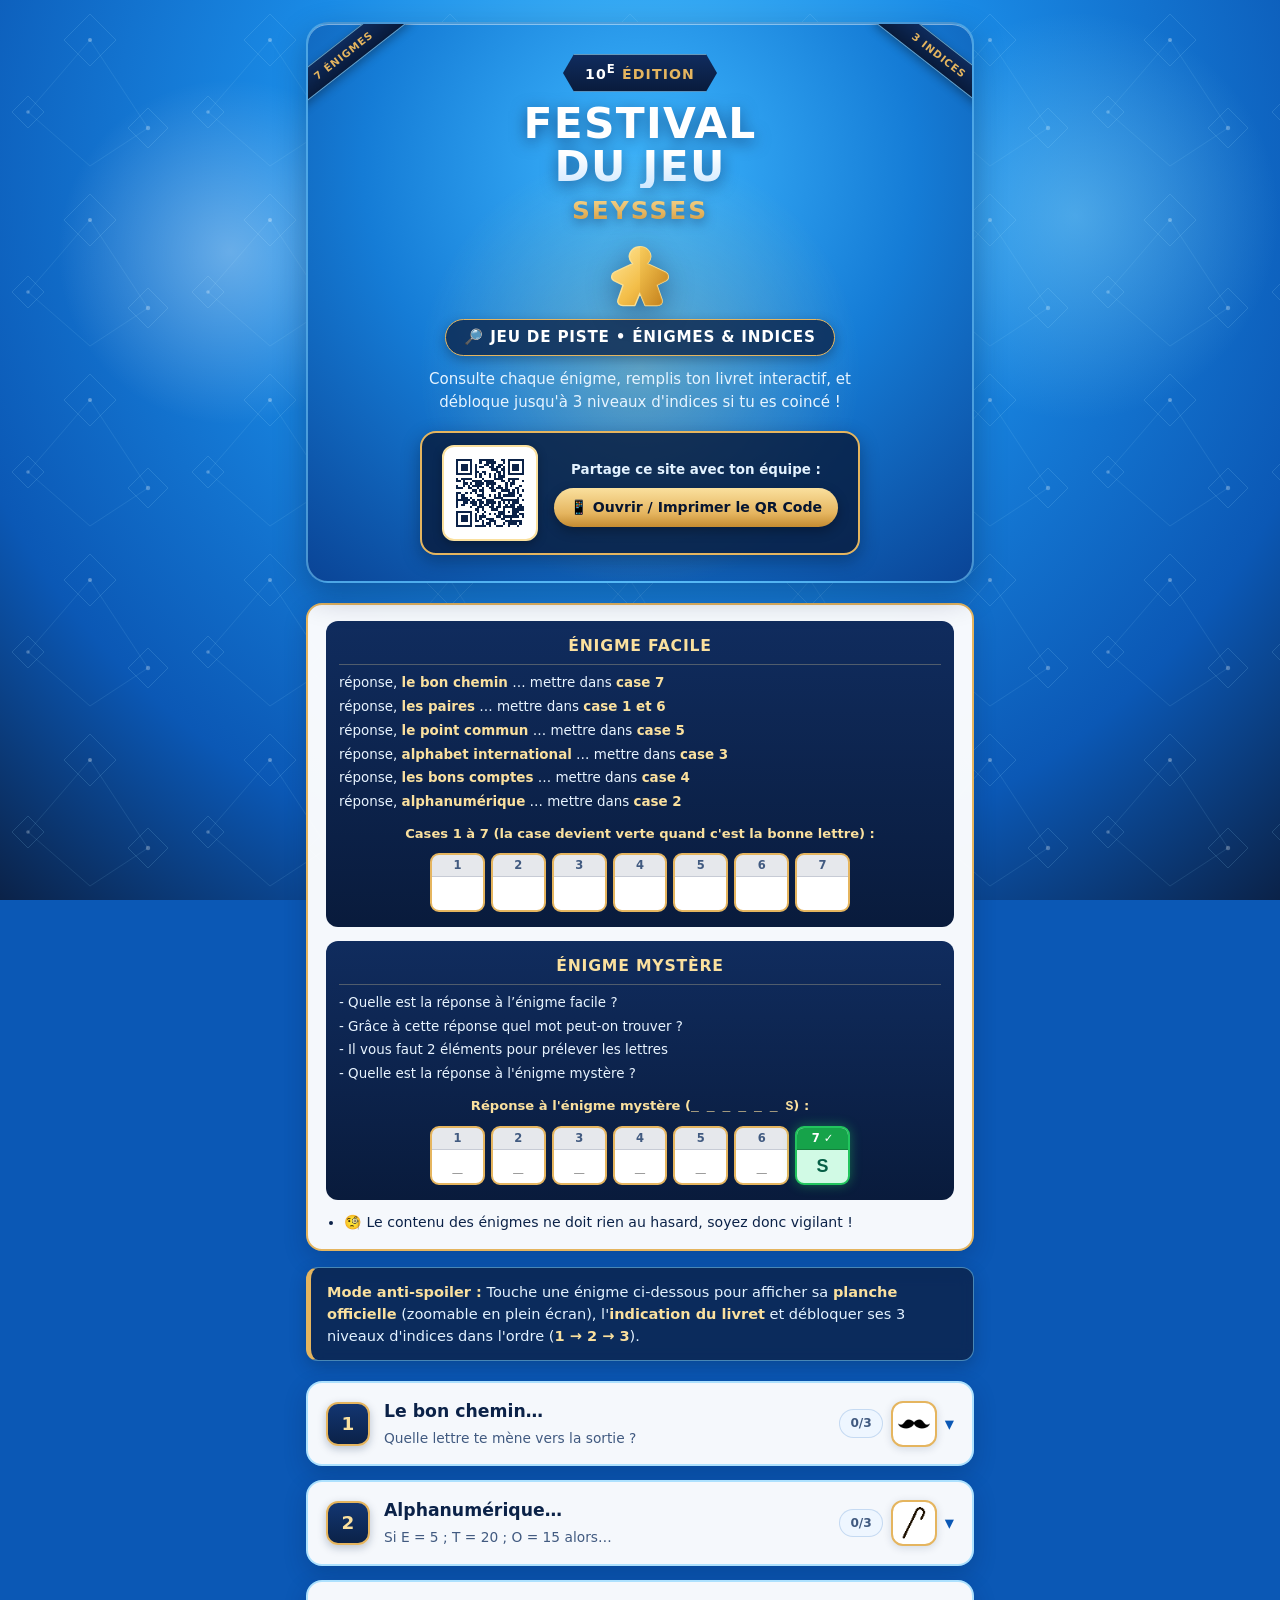
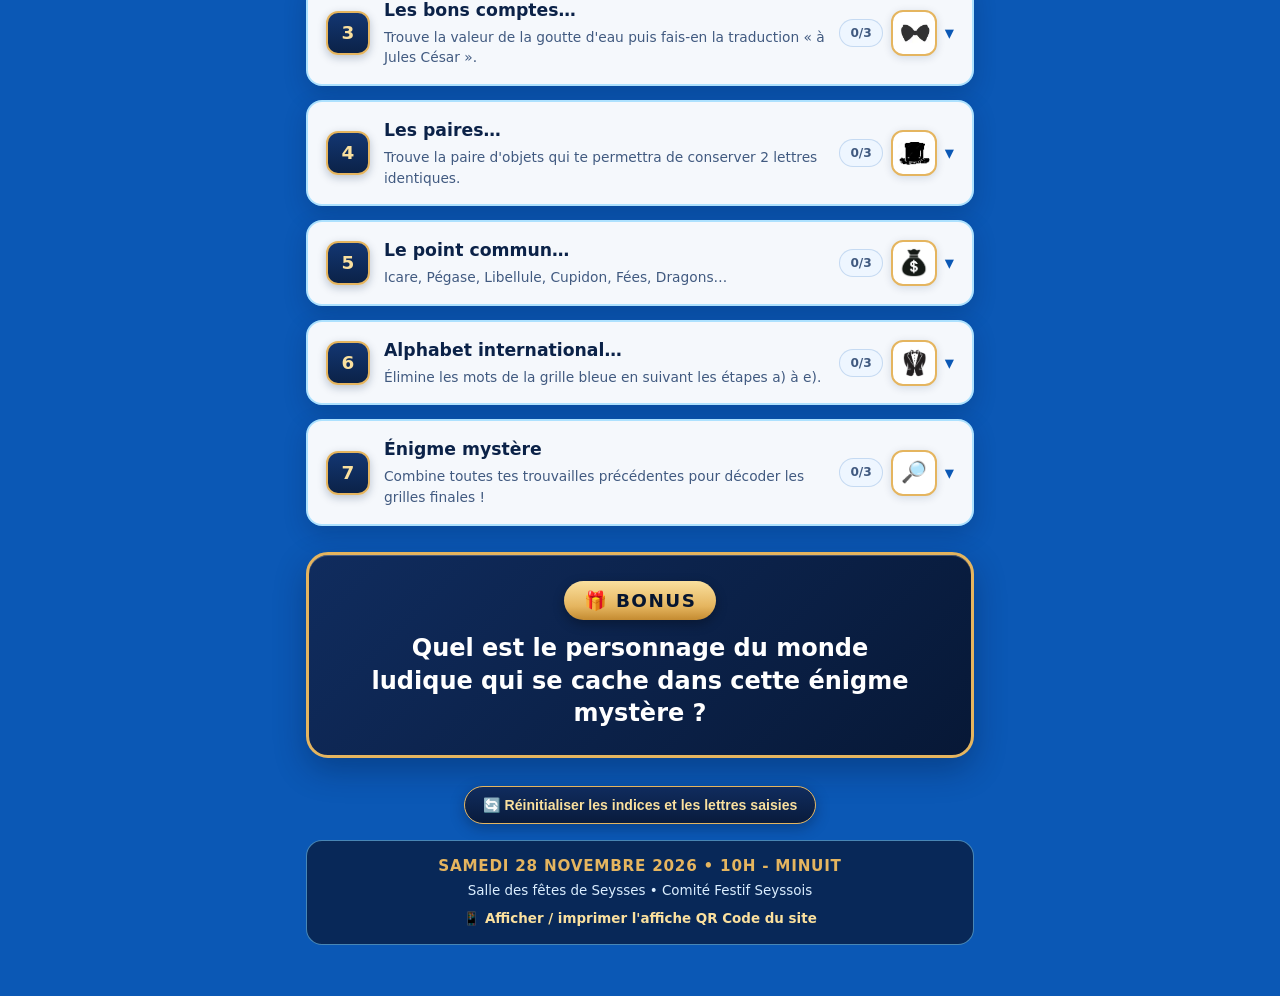
==== index.html @ 1c961104 "changed design - QR code" ====
<!DOCTYPE html>
<html lang="fr">
<head>
  <meta charset="UTF-8" />
  <meta name="viewport" content="width=device-width, initial-scale=1.0" />
  <title>Indices — Jeu de Piste | Festival du Jeu de Seysses 2026</title>
  <link rel="stylesheet" href="style.css" />
</head>
<body>
  <main class="container">
    <header class="hero">
      <div class="corner-ribbon left" aria-hidden="true">7 Énigmes</div>
      <div class="corner-ribbon right" aria-hidden="true">3 Indices</div>

      <div class="edition-badge">
        <span class="edition-num">10<sup>e</sup></span>
        <span class="edition-word">Édition</span>
      </div>

      <h1 class="poster-main-title">Festival<br />du Jeu</h1>
      <div class="poster-city">Seysses</div>

      <div class="meeple-wrap" aria-hidden="true">
        <svg class="meeple-svg" viewBox="0 0 120 120" xmlns="http://www.w3.org/2000/svg">
          <defs>
            <linearGradient id="meepleGoldLeft" x1="0%" y1="0%" x2="100%" y2="100%">
              <stop offset="0%" stop-color="#ffe799" />
              <stop offset="55%" stop-color="#f3be49" />
              <stop offset="100%" stop-color="#cf8b22" />
            </linearGradient>
            <linearGradient id="meepleGoldRight" x1="0%" y1="0%" x2="100%" y2="100%">
              <stop offset="0%" stop-color="#f7c852" />
              <stop offset="100%" stop-color="#b97414" />
            </linearGradient>
          </defs>
          <path
            d="M60 10 C71 10 79 18 79 28 C79 33 76 37 73 40 L105 55 C111 58 112 66 106 70 L90 78 L99 104 C101 110 96 114 90 114 L69 114 L60 92 L51 114 L30 114 C24 114 19 110 21 104 L30 78 L14 70 C8 66 9 58 15 55 L47 40 C44 37 41 33 41 28 C41 18 49 10 60 10 Z"
            fill="url(#meepleGoldLeft)"
            stroke="#f9df94"
            stroke-width="2.5"
            stroke-linejoin="round"
          />
          <path
            d="M60 10 C71 10 79 18 79 28 C79 33 76 37 73 40 L105 55 C111 58 112 66 106 70 L90 78 L99 104 C101 110 96 114 90 114 L69 114 L60 92 Z"
            fill="url(#meepleGoldRight)"
            opacity="0.72"
          />
        </svg>
      </div>

      <div class="quest-pill">🔎 Jeu de Piste • Énigmes &amp; Indices</div>
      <p class="hero-sub" id="festival-subtitle">
        Consulte chaque énigme, remplis ton livret interactif, et débloque jusqu'à 3 niveaux d'indices si tu es coincé !
      </p>

      <!-- QR Code directement visible dans l'en-tête + bouton bien visible vers la page QR Code -->
      <div class="hero-qr-box">
        <a href="qrcode.html" class="hero-qr-thumb" id="hero-qr-thumb" title="Ouvrir la page QR Code en grand"></a>
        <div class="hero-qr-info">
          <div class="hero-qr-label">Partage ce site avec ton équipe :</div>
          <a href="qrcode.html" class="hero-qr-btn">
            📱 Ouvrir / Imprimer le QR Code
          </a>
        </div>
      </div>
    </header>

    <!-- Bloc Livret complet au début : Énigme facile au-dessus de Énigme mystère -->
    <section class="booklet-panel" aria-label="Livret du jeu de piste">
      <div class="booklet-stack">
        <!-- 1. ÉNIGME FACILE -->
        <div class="easy-grid-block">
          <h2 class="booklet-col-title">Énigme facile</h2>
          <ul class="booklet-mapping-list">
            <li>réponse, <strong>le bon chemin</strong> … mettre dans <strong>case 7</strong></li>
            <li>réponse, <strong>les paires</strong> … mettre dans <strong>case 1 et 6</strong></li>
            <li>réponse, <strong>le point commun</strong> … mettre dans <strong>case 5</strong></li>
            <li>réponse, <strong>alphabet international</strong> … mettre dans <strong>case 3</strong></li>
            <li>réponse, <strong>les bons comptes</strong> … mettre dans <strong>case 4</strong></li>
            <li>réponse, <strong>alphanumérique</strong> … mettre dans <strong>case 2</strong></li>
          </ul>

          <div class="easy-grid-label">
            Cases 1 à 7 (la case devient verte quand c'est la bonne lettre) :
          </div>
          <div class="easy-grid" id="easy-grid" role="group" aria-label="Grille de 7 lettres de l'énigme facile"></div>
          <div class="easy-grid-complete" id="easy-grid-complete" hidden>
            ✨ Énigme facile trouvée ! Passe maintenant à l'Énigme mystère juste en dessous…
          </div>
        </div>

        <!-- 2. ÉNIGME MYSTÈRE (juste en dessous) -->
        <div class="easy-grid-block mystery-col-block">
          <h2 class="booklet-col-title">Énigme mystère</h2>
          <ul class="booklet-mapping-list">
            <li>- Quelle est la réponse à l’énigme facile ?</li>
            <li>- Grâce à cette réponse quel mot peut-on trouver ?</li>
            <li>- Il vous faut 2 éléments pour prélever les lettres</li>
            <li>- Quelle est la réponse à l'énigme mystère ?</li>
          </ul>

          <div class="easy-grid-label">
            Réponse à l'énigme mystère (<code>_ _ _ _ _ _ S</code>) :
          </div>
          <div class="easy-grid" id="mystery-grid" role="group" aria-label="Réponse de l'énigme mystère"></div>
          <div class="easy-grid-complete" id="mystery-grid-complete" hidden>
            🎉 Félicitations, tu as résolu l'Énigme mystère !
          </div>
        </div>
      </div>

      <ul class="booklet-tips-list" id="booklet-tips"></ul>
    </section>

    <section class="intro-banner" aria-label="Mode d'emploi">
      <strong>Mode anti-spoiler :</strong> Touche une énigme ci-dessous pour afficher sa <strong>planche officielle</strong> (zoomable en plein écran), l'<strong>indication du livret</strong> et débloquer ses 3 niveaux d'indices dans l'ordre (<strong>1 → 2 → 3</strong>).
    </section>

    <section class="enigma-list" id="enigma-list" aria-label="Liste des 7 énigmes"></section>

    <!-- Grand encadré BONUS à la fin -->
    <section class="bonus-finale-card" aria-label="Question Bonus">
      <div class="bonus-finale-badge">🎁 BONUS</div>
      <p class="bonus-finale-question" id="bonus-question">
        Quel est le personnage du monde ludique qui se cache dans cette énigme mystère ?
      </p>
    </section>

    <footer class="footer-actions">
      <button type="button" class="btn-secondary" id="btn-reset-all">
        🔄 Réinitialiser les indices et les lettres saisies
      </button>

      <div class="festival-footer-box">
        <div class="festival-footer-date">Samedi 28 Novembre 2026 • 10h - Minuit</div>
        <div class="festival-footer-place">Salle des fêtes de Seysses • Comité Festif Seyssois</div>
        <div class="footer-links">
          <a href="qrcode.html">📱 Afficher / imprimer l'affiche QR Code du site</a>
        </div>
      </div>
    </footer>
  </main>

  <!-- Visionneuse plein écran zoomable pour les planches SVG des énigmes -->
  <div class="lightbox" id="svg-lightbox" hidden role="dialog" aria-modal="true" aria-label="Planche de l'énigme en grand">
    <div class="lightbox-toolbar">
      <span class="lightbox-title" id="lightbox-title"></span>
      <div class="lightbox-controls">
        <button type="button" class="lightbox-btn" id="lightbox-zoom-out" title="Dézoomer">➖</button>
        <button type="button" class="lightbox-btn" id="lightbox-zoom-reset" title="Taille normale">100%</button>
        <button type="button" class="lightbox-btn" id="lightbox-zoom-in" title="Zoomer">➕</button>
        <button type="button" class="lightbox-btn lightbox-close" id="lightbox-close" title="Fermer">✕ Fermer</button>
      </div>
    </div>
    <div class="lightbox-viewport" id="lightbox-viewport">
      <img id="lightbox-img" src="" alt="" />
    </div>
  </div>

  <script src="indices.js"></script>
  <script src="qrcode-lib.js"></script>
  <script>
    (function () {
      const STORAGE_KEY = "seysses2026_indices_state_v1";
      const GRID_STORAGE_KEY = "seysses2026_easy_grid_v1";
      const MYSTERY_STORAGE_KEY = "seysses2026_mystery_grid_v1";
      const config = window.JEU_DE_PISTE_CONFIG;
      const targetWord = normalizeLetter(config.motEnigmeFacile || "ETOILES");
      const mysteryWord = normalizeLetter(config.motEnigmeMystere || "SEYSSES");

      const listEl = document.getElementById("enigma-list");
      const tipsEl = document.getElementById("booklet-tips");
      const gridEl = document.getElementById("easy-grid");
      const gridCompleteEl = document.getElementById("easy-grid-complete");
      const mysteryGridEl = document.getElementById("mystery-grid");
      const mysteryCompleteEl = document.getElementById("mystery-grid-complete");

      // Éléments Lightbox plein écran
      const lightboxEl = document.getElementById("svg-lightbox");
      const lightboxImg = document.getElementById("lightbox-img");
      const lightboxTitle = document.getElementById("lightbox-title");
      const lightboxViewport = document.getElementById("lightbox-viewport");
      const zoomResetBtn = document.getElementById("lightbox-zoom-reset");
      let currentZoom = 1;

      const levelLabels = [
        "Indice 1 • Coup de pouce léger",
        "Indice 2 • Piste précise",
        "Indice 3 • Gros indice"
      ];
      const buttonLabels = [
        "Débloquer l'indice 1",
        "Débloquer l'indice 2",
        "Débloquer l'indice 3 (gros indice)"
      ];

      function normalizeLetter(str) {
        return String(str || "")
          .normalize("NFD")
          .replace(/[\u0300-\u036f]/g, "")
          .replace(/[^a-zA-Z]/g, "")
          .toUpperCase();
      }

      function readPersisted(key) {
        try {
          const val = localStorage.getItem(key);
          if (val !== null) return JSON.parse(val);
        } catch (_) {}
        try {
          const val = sessionStorage.getItem(key);
          if (val !== null) return JSON.parse(val);
        } catch (_) {}
        return null;
      }

      function writePersisted(key, value) {
        const serialized = JSON.stringify(value);
        try {
          localStorage.setItem(key, serialized);
        } catch (_) {}
        try {
          sessionStorage.setItem(key, serialized);
        } catch (_) {}
      }

      function applyZoom(zoom) {
        currentZoom = Math.min(3.5, Math.max(0.75, Number(zoom.toFixed(2))));
        lightboxImg.style.width = Math.round(currentZoom * 100) + "%";
        zoomResetBtn.textContent = Math.round(currentZoom * 100) + "%";
      }

      function openLightbox(src, title) {
        lightboxImg.src = src;
        lightboxImg.alt = title;
        lightboxTitle.textContent = title;
        applyZoom(1);
        lightboxEl.hidden = false;
        document.body.style.overflow = "hidden";
      }

      function closeLightbox() {
        lightboxEl.hidden = true;
        lightboxImg.src = "";
        document.body.style.overflow = "";
      }

      document.getElementById("lightbox-close").addEventListener("click", closeLightbox);
      document.getElementById("lightbox-zoom-in").addEventListener("click", () => applyZoom(currentZoom + 0.35));
      document.getElementById("lightbox-zoom-out").addEventListener("click", () => applyZoom(currentZoom - 0.35));
      zoomResetBtn.addEventListener("click", () => applyZoom(1));
      lightboxViewport.addEventListener("click", (e) => {
        if (e.target === lightboxViewport) closeLightbox();
      });
      document.addEventListener("keydown", (e) => {
        if (e.key === "Escape" && !lightboxEl.hidden) closeLightbox();
      });

      // Affichage des conseils généraux du livret
      (config.conseilsLivret || []).forEach((tip) => {
        const li = document.createElement("li");
        li.textContent = tip;
        tipsEl.appendChild(li);
      });

      if (config.questionBonus) {
        document.getElementById("bonus-question").textContent = config.questionBonus;
      }

      // Génération du QR Code directement dans l'en-tête
      const heroQrEl = document.getElementById("hero-qr-thumb");
      if (heroQrEl && window.SimpleQR) {
        const isPublicWeb =
          (location.protocol === "https:" || location.protocol === "http:") &&
          location.hostname !== "localhost" &&
          location.hostname !== "127.0.0.1";
        const qrTargetUrl = isPublicWeb
          ? new URL("index.html", location.href).href.replace(/index\.html$/, "")
          : (config.urlSiteParDefaut || "https://monpseudoestpris.github.io/JeuDePiste2026/");
        try {
          heroQrEl.innerHTML = window.SimpleQR.toSvgString(qrTargetUrl, 3);
        } catch (_) {}
      }

      let savedState = readPersisted(STORAGE_KEY);
      if (!savedState || typeof savedState !== "object") {
        savedState = {};
      }

      let gridState = readPersisted(GRID_STORAGE_KEY);
      if (!Array.isArray(gridState) || gridState.length !== 7) {
        gridState = ["", "", "", "", "", "", ""];
      } else {
        gridState = gridState.map((ch) => normalizeLetter(ch).slice(-1));
      }

      let mysteryState = readPersisted(MYSTERY_STORAGE_KEY);
      if (!Array.isArray(mysteryState) || mysteryState.length !== 6) {
        mysteryState = ["", "", "", "", "", ""];
      } else {
        mysteryState = mysteryState.map((ch) => normalizeLetter(ch).slice(-1));
      }

      let openCardId = null;

      function saveState() {
        writePersisted(STORAGE_KEY, savedState);
      }

      function saveGrid() {
        writePersisted(GRID_STORAGE_KEY, gridState);
      }

      function saveMysteryGrid() {
        writePersisted(MYSTERY_STORAGE_KEY, mysteryState);
      }

      function isCellCorrect(index) {
        return Boolean(gridState[index]) && gridState[index] === targetWord[index];
      }

      function isMysteryCellCorrect(index) {
        return Boolean(mysteryState[index]) && mysteryState[index] === mysteryWord[index];
      }

      function updateCellVisual(cell, numEl, index) {
        const correct = isCellCorrect(index);
        cell.classList.toggle("is-correct", correct);
        numEl.textContent = correct ? (index + 1) + " ✓" : String(index + 1);
      }

      function updateCompleteBanner() {
        const allGood = gridState.every((_, idx) => isCellCorrect(idx));
        gridCompleteEl.hidden = !allGood;
      }

      function renderEasyGrid() {
        gridEl.innerHTML = "";
        for (let i = 0; i < 7; i++) {
          const cell = document.createElement("div");
          cell.className = "easy-cell";

          const num = document.createElement("span");
          num.className = "easy-cell-num";

          const inp = document.createElement("input");
          inp.type = "text";
          inp.inputMode = "text";
          inp.autocomplete = "off";
          inp.autocapitalize = "characters";
          inp.spellcheck = false;
          inp.maxLength = 2;
          inp.className = "easy-cell-input";
          inp.setAttribute("aria-label", "Case " + (i + 1));
          inp.value = gridState[i] || "";

          updateCellVisual(cell, num, i);

          inp.addEventListener("focus", () => inp.select());
          inp.addEventListener("input", () => {
            const clean = normalizeLetter(inp.value);
            gridState[i] = clean ? clean.slice(-1) : "";
            inp.value = gridState[i];
            updateCellVisual(cell, num, i);
            updateCompleteBanner();
            saveGrid();
          });

          cell.appendChild(num);
          cell.appendChild(inp);
          gridEl.appendChild(cell);
        }
        updateCompleteBanner();
      }

      function updateMysteryBanner() {
        const allGood = mysteryState.every((_, idx) => isMysteryCellCorrect(idx));
        mysteryCompleteEl.hidden = !allGood;
      }

      function renderMysteryGrid() {
        mysteryGridEl.innerHTML = "";
        for (let i = 0; i < 7; i++) {
          const cell = document.createElement("div");
          cell.className = "easy-cell";

          const num = document.createElement("span");
          num.className = "easy-cell-num";

          const inp = document.createElement("input");
          inp.type = "text";
          inp.className = "easy-cell-input";

          if (i === 6) {
            // 7e lettre "S" déjà donnée (_ _ _ _ _ _ S)
            cell.classList.add("is-correct");
            num.textContent = "7 ✓";
            inp.value = mysteryWord[6] || "S";
            inp.readOnly = true;
            inp.tabIndex = -1;
            inp.setAttribute("aria-label", "Lettre 7 déjà fournie : S");
          } else {
            inp.inputMode = "text";
            inp.autocomplete = "off";
            inp.autocapitalize = "characters";
            inp.spellcheck = false;
            inp.maxLength = 2;
            inp.placeholder = "_";
            inp.setAttribute("aria-label", "Lettre " + (i + 1) + " de l'énigme mystère");
            inp.value = mysteryState[i] || "";

            const ok = isMysteryCellCorrect(i);
            cell.classList.toggle("is-correct", ok);
            num.textContent = ok ? (i + 1) + " ✓" : String(i + 1);

            inp.addEventListener("focus", () => inp.select());
            inp.addEventListener("input", () => {
              const clean = normalizeLetter(inp.value);
              mysteryState[i] = clean ? clean.slice(-1) : "";
              inp.value = mysteryState[i];
              const nowOk = isMysteryCellCorrect(i);
              cell.classList.toggle("is-correct", nowOk);
              num.textContent = nowOk ? (i + 1) + " ✓" : String(i + 1);
              updateMysteryBanner();
              saveMysteryGrid();
            });
          }

          cell.appendChild(num);
          cell.appendChild(inp);
          mysteryGridEl.appendChild(cell);
        }
        updateMysteryBanner();
      }

      function getRevealedCount(enigmaId) {
        return Number(savedState[enigmaId] || 0);
      }

      function setRevealedCount(enigmaId, count) {
        savedState[enigmaId] = count;
        saveState();
      }

      function render() {
        listEl.innerHTML = "";

        config.enigmes.forEach((enigme) => {
          const revealed = getRevealedCount(enigme.id);
          const isOpen = openCardId === enigme.id;
          const svgPath = enigme.image || ("public/JeuDePiste2026_" + enigme.id + ".svg");

          const card = document.createElement("article");
          card.className = "enigma-card" + (isOpen ? " is-open" : "");

          // En-tête accordéon avec le symbole Monopoly bien en vue en haut à droite
          const headerBtn = document.createElement("button");
          headerBtn.type = "button";
          headerBtn.className = "enigma-header";
          headerBtn.setAttribute("aria-expanded", isOpen ? "true" : "false");

          const numBadge = document.createElement("div");
          numBadge.className = "enigma-num";
          numBadge.textContent = String(enigme.id);

          const titleGroup = document.createElement("div");
          titleGroup.className = "enigma-title-group";

          const h2 = document.createElement("h2");
          h2.className = "enigma-title";
          h2.textContent = enigme.titre;

          const desc = document.createElement("p");
          desc.className = "enigma-desc";
          desc.textContent = enigme.description || "";

          titleGroup.appendChild(h2);
          if (enigme.description) titleGroup.appendChild(desc);

          const meta = document.createElement("div");
          meta.className = "enigma-meta";

          const pill = document.createElement("span");
          pill.className = "progress-pill" + (revealed > 0 ? " has-progress" : "");
          pill.textContent = revealed + "/3";
          pill.title = revealed + " indice(s) débloqué(s) sur 3";

          const symbolBadge = document.createElement("div");
          symbolBadge.className = "monopoly-symbol-badge";
          if (enigme.symbole) {
            const symImg = document.createElement("img");
            symImg.src = enigme.symbole;
            symImg.alt = "";
            symImg.setAttribute("aria-hidden", "true");
            symbolBadge.appendChild(symImg);
          } else {
            symbolBadge.textContent = enigme.icone || "🔎";
          }

          const chevron = document.createElement("span");
          chevron.className = "chevron";
          chevron.setAttribute("aria-hidden", "true");
          chevron.textContent = "▾";

          meta.appendChild(pill);
          meta.appendChild(symbolBadge);
          meta.appendChild(chevron);

          headerBtn.appendChild(numBadge);
          headerBtn.appendChild(titleGroup);
          headerBtn.appendChild(meta);

          headerBtn.addEventListener("click", () => {
            openCardId = openCardId === enigme.id ? null : enigme.id;
            render();
          });

          // Corps : 1) Planche SVG de l'énigme, 2) Aide du livret, 3) Les 3 niveaux d'indices
          const body = document.createElement("div");
          body.className = "enigma-body";

          if (isOpen && svgPath) {
            const sheetWrap = document.createElement("div");
            sheetWrap.className = "enigma-sheet-wrap";

            const sheetHeader = document.createElement("div");
            sheetHeader.className = "enigma-sheet-bar";

            const sheetLabel = document.createElement("span");
            sheetLabel.className = "enigma-sheet-label";
            sheetLabel.textContent = "📜 Planche de l'énigme " + enigme.id;

            const zoomBtn = document.createElement("button");
            zoomBtn.type = "button";
            zoomBtn.className = "btn-zoom-sheet";
            zoomBtn.textContent = "🔍 Agrandir / Zoomer";
            zoomBtn.addEventListener("click", () => {
              openLightbox(svgPath, "Énigme " + enigme.id + " — " + enigme.titre);
            });

            sheetHeader.appendChild(sheetLabel);
            sheetHeader.appendChild(zoomBtn);

            const imgBtn = document.createElement("button");
            imgBtn.type = "button";
            imgBtn.className = "enigma-sheet-preview";
            imgBtn.title = "Toucher pour agrandir et zoomer";
            imgBtn.addEventListener("click", () => {
              openLightbox(svgPath, "Énigme " + enigme.id + " — " + enigme.titre);
            });

            const img = document.createElement("img");
            img.src = svgPath;
            img.alt = "Feuille de l'énigme " + enigme.id + " : " + enigme.titre;
            img.loading = "lazy";
            imgBtn.appendChild(img);

            sheetWrap.appendChild(sheetHeader);
            sheetWrap.appendChild(imgBtn);
            body.appendChild(sheetWrap);
          }

          if (Array.isArray(enigme.aideLivret) && enigme.aideLivret.length > 0) {
            const livretBox = document.createElement("div");
            livretBox.className = "enigma-booklet-box";

            const livretTitle = document.createElement("div");
            livretTitle.className = "enigma-booklet-title";
            livretTitle.textContent = "📖 Aide du livret (avant les indices)";
            livretBox.appendChild(livretTitle);

            const ul = document.createElement("ul");
            ul.className = "enigma-booklet-list";
            enigme.aideLivret.forEach((line) => {
              const li = document.createElement("li");
              li.textContent = line;
              ul.appendChild(li);
            });
            livretBox.appendChild(ul);
            body.appendChild(livretBox);
          }

          const stack = document.createElement("div");
          stack.className = "hints-stack";

          (enigme.indices || []).slice(0, 3).forEach((texteIndice, idx) => {
            const levelNum = idx + 1;
            const isRevealed = revealed >= levelNum;
            const canUnlock = revealed === idx;

            const slot = document.createElement("div");
            slot.className =
              "hint-slot level-" + levelNum + (isRevealed ? " revealed" : "");

            const topRow = document.createElement("div");
            topRow.className = "hint-top";

            const badge = document.createElement("span");
            badge.className = "level-badge";
            badge.textContent = levelLabels[idx];
            topRow.appendChild(badge);

            if (!isRevealed) {
              const btn = document.createElement("button");
              btn.type = "button";
              btn.className = "btn-reveal";
              btn.disabled = !canUnlock;
              btn.textContent = canUnlock
                ? buttonLabels[idx]
                : "🔒 Débloque d'abord l'indice " + idx;
              btn.addEventListener("click", () => {
                setRevealedCount(enigme.id, levelNum);
                render();
              });
              topRow.appendChild(btn);
            } else if (revealed === levelNum) {
              const hideBtn = document.createElement("button");
              hideBtn.type = "button";
              hideBtn.className = "btn-hide-hint";
              hideBtn.textContent = "Masquer";
              hideBtn.addEventListener("click", () => {
                setRevealedCount(enigme.id, levelNum - 1);
                render();
              });
              topRow.appendChild(hideBtn);
            }

            slot.appendChild(topRow);

            if (isRevealed) {
              const p = document.createElement("p");
              p.className = "hint-text";
              p.textContent = texteIndice;
              slot.appendChild(p);
            }

            stack.appendChild(slot);
          });

          body.appendChild(stack);
          card.appendChild(headerBtn);
          card.appendChild(body);
          listEl.appendChild(card);
        });
      }

      document.getElementById("btn-reset-all").addEventListener("click", () => {
        if (!window.confirm("Effacer les lettres saisies et refermer tous les indices ?")) {
          return;
        }
        savedState = {};
        gridState = ["", "", "", "", "", "", ""];
        mysteryState = ["", "", "", "", "", ""];
        saveState();
        saveGrid();
        saveMysteryGrid();
        renderEasyGrid();
        renderMysteryGrid();
        render();
      });

      renderEasyGrid();
      renderMysteryGrid();
      render();
    })();
  </script>
</body>
</html>
---- style.css ----
:root {
  --sky-light: #4cc2ff;
  --sky-mid: #1a8be6;
  --royal: #0b58b5;
  --navy: #0b2248;
  --navy-deep: #061530;

  --gold-light: #fae09e;
  --gold: #e5b55f;
  --gold-deep: #c48b31;

  --surface: rgba(255, 255, 255, 0.96);
  --surface-soft: #eef6ff;
  --ink: #0b2248;
  --ink-muted: #415a80;
  --border-cyan: rgba(125, 211, 255, 0.55);
  --border-card: rgba(15, 76, 160, 0.2);

  --lvl1-bg: #ebfbf3;
  --lvl1-border: #63cf99;
  --lvl1-badge: #116b40;

  --lvl2-bg: #fff7e6;
  --lvl2-border: #f0b85a;
  --lvl2-badge: #9e5600;

  --lvl3-bg: #fff0ee;
  --lvl3-border: #f09284;
  --lvl3-badge: #a82210;

  --radius-xl: 22px;
  --radius-lg: 16px;
  --radius-md: 12px;
  --shadow-poster: 0 12px 32px rgba(4, 20, 52, 0.32);
  --shadow-card: 0 8px 22px rgba(5, 25, 64, 0.22);
}

* {
  box-sizing: border-box;
}

html {
  min-height: 100%;
}

body {
  margin: 0;
  min-height: 100vh;
  font-family: "Montserrat", "Trebuchet MS", system-ui, -apple-system, "Segoe UI", Roboto, sans-serif;
  color: var(--ink);
  line-height: 1.5;
  -webkit-font-smoothing: antialiased;
  background-color: var(--royal);
  background-image:
    /* Éclats lumineux façon affiche */
    radial-gradient(circle at 18% 28%, rgba(255, 255, 255, 0.35) 0%, transparent 14%),
    radial-gradient(circle at 84% 24%, rgba(160, 232, 255, 0.38) 0%, transparent 16%),
    /* Motif géométrique losanges / constellations subtil */
    url("data:image/svg+xml,%3Csvg xmlns='http://www.w3.org/2000/svg' width='180' height='180' viewBox='0 0 180 180'%3E%3Cg fill='none' stroke='%239ee2ff' stroke-opacity='0.16' stroke-width='1'%3E%3Cpolygon points='90,14 116,40 90,66 64,40'/%3E%3Cpolygon points='28,96 44,112 28,128 12,112'/%3E%3Cpolygon points='148,108 168,128 148,148 128,128'/%3E%3Cpath d='M28,112 L90,40 L148,128 L90,166 Z' stroke-opacity='0.11'/%3E%3C/g%3E%3Ccircle cx='90' cy='40' r='2' fill='%23ffffff' fill-opacity='0.32'/%3E%3Ccircle cx='148' cy='128' r='2.2' fill='%23ffffff' fill-opacity='0.28'/%3E%3Ccircle cx='28' cy='112' r='1.8' fill='%23ffffff' fill-opacity='0.25'/%3E%3C/svg%3E"),
    radial-gradient(circle at 50% 18%, var(--sky-light) 0%, var(--sky-mid) 36%, var(--royal) 74%, var(--navy) 100%);
  background-attachment: fixed;
}

.container {
  max-width: 700px;
  margin: 0 auto;
  padding: 22px 16px 52px;
}

.container-wide {
  max-width: 820px;
}

/* ==========================================================================
   PLATEAU DES 8 DOMINOS (LANDING PAGE)
   ========================================================================== */
.section-heading {
  margin: 22px 0 14px;
  text-align: center;
  font-size: 1.25rem;
  font-weight: 900;
  letter-spacing: 0.05em;
  text-transform: uppercase;
  color: #ffffff;
  text-shadow: 0 3px 8px rgba(5, 22, 56, 0.5);
}

.domino-board {
  display: grid;
  grid-template-columns: repeat(2, 1fr);
  gap: 16px;
}

@media (min-width: 680px) {
  .domino-board {
    grid-template-columns: repeat(4, 1fr);
    gap: 18px;
  }
}

.domino-tile {
  position: relative;
  display: flex;
  flex-direction: column;
  text-decoration: none;
  color: var(--navy);
  background: linear-gradient(180deg, #fffdf8 0%, #f4efe2 100%);
  border: 2.5px solid var(--gold);
  border-radius: 18px;
  box-shadow:
    0 6px 0 #091d42,
    0 12px 24px rgba(4, 18, 46, 0.36),
    inset 0 1px 0 #ffffff;
  overflow: hidden;
  transition: transform 0.14s ease, box-shadow 0.14s ease, border-color 0.18s ease;
}

.domino-tile:hover {
  transform: translateY(-3px);
  border-color: #ffe29a;
  box-shadow:
    0 9px 0 #091d42,
    0 16px 30px rgba(4, 18, 46, 0.44),
    inset 0 1px 0 #ffffff;
}

.domino-tile:active {
  transform: translateY(3px);
  box-shadow:
    0 3px 0 #091d42,
    0 6px 14px rgba(4, 18, 46, 0.35);
}

.domino-tile.is-solved {
  border-color: #22c55e;
  background: linear-gradient(180deg, #f5fff9 0%, #e4faee 100%);
}

/* 8e Domino spécial QR Code (bleu nuit & or) */
.domino-tile.domino-qr {
  background: linear-gradient(180deg, #133672 0%, #091b3c 100%);
  color: #ffffff;
  border-color: var(--gold-light);
}

.domino-half {
  padding: 12px 10px;
  display: flex;
  flex-direction: column;
  align-items: center;
  justify-content: center;
  text-align: center;
}

.domino-top {
  position: relative;
  min-height: 92px;
}

.domino-bottom {
  min-height: 108px;
  gap: 4px;
}

.domino-corner-num {
  position: absolute;
  top: 7px;
  left: 9px;
  font-size: 0.72rem;
  font-weight: 900;
  color: var(--ink-muted);
  opacity: 0.8;
}

.domino-qr .domino-corner-num {
  color: var(--gold-light);
}

.domino-solved-badge {
  position: absolute;
  top: 6px;
  right: 8px;
  width: 22px;
  height: 22px;
  border-radius: 999px;
  background: #16a34a;
  color: #ffffff;
  font-size: 0.78rem;
  font-weight: 900;
  display: flex;
  align-items: center;
  justify-content: center;
  box-shadow: 0 2px 6px rgba(22, 163, 74, 0.45);
}

.domino-pips-svg {
  width: 86px;
  height: 58px;
}

.domino-qr-svg {
  width: 56px;
  height: 56px;
}

/* Barre centrale du domino + clou doré */
.domino-divider {
  position: relative;
  height: 4px;
  margin: 0 12px;
  border-radius: 999px;
  background: linear-gradient(90deg, rgba(11, 34, 72, 0.25), var(--navy), rgba(11, 34, 72, 0.25));
  display: flex;
  align-items: center;
  justify-content: center;
}

.domino-qr .domino-divider {
  background: linear-gradient(90deg, rgba(250, 224, 158, 0.25), var(--gold), rgba(250, 224, 158, 0.25));
}

.domino-pin {
  width: 11px;
  height: 11px;
  border-radius: 50%;
  background: radial-gradient(circle at 35% 35%, #fff2be 0%, #e5b55f 55%, #9f6a16 100%);
  border: 1.5px solid #0b2248;
  box-shadow: 0 1px 3px rgba(0, 0, 0, 0.35);
}

.domino-icon {
  font-size: 1.35rem;
  line-height: 1;
}

.domino-title {
  font-size: 0.94rem;
  font-weight: 900;
  line-height: 1.2;
  color: var(--navy);
}

.domino-qr .domino-title {
  color: var(--gold-light);
}

.domino-status {
  margin-top: 2px;
  font-size: 0.72rem;
  font-weight: 700;
  padding: 2px 8px;
  border-radius: 999px;
  background: rgba(11, 34, 72, 0.08);
  color: var(--ink-muted);
}

.domino-status.has-hints {
  background: var(--navy);
  color: var(--gold-light);
}

.domino-qr .domino-status {
  background: rgba(255, 255, 255, 0.14);
  color: #e3f2ff;
}

/* ==========================================================================
   PAGE DÉDIÉE D'UNE ÉNIGME (enigme.html)
   ========================================================================== */
.enigma-page-topbar {
  display: flex;
  align-items: center;
  justify-content: space-between;
  gap: 12px;
  margin-bottom: 16px;
}

.enigma-step-indicator {
  background: rgba(8, 27, 62, 0.8);
  border: 1px solid var(--border-cyan);
  color: var(--gold-light);
  font-size: 0.82rem;
  font-weight: 800;
  padding: 6px 14px;
  border-radius: 999px;
}

.enigma-detail-card {
  background: var(--surface);
  border: 2.5px solid var(--gold);
  border-radius: var(--radius-xl);
  padding: 20px 18px 24px;
  box-shadow: var(--shadow-poster);
}

.enigma-detail-header {
  display: flex;
  align-items: center;
  gap: 14px;
  padding-bottom: 14px;
  border-bottom: 1px dashed rgba(11, 88, 181, 0.25);
}

.enigma-num.is-large {
  width: 50px;
  height: 50px;
  font-size: 1.3rem;
}

.enigma-detail-title {
  margin: 0;
  font-size: 1.35rem;
  font-weight: 900;
  color: var(--navy);
  line-height: 1.2;
}

.hints-section-title {
  margin: 20px 0 4px;
  font-size: 1.02rem;
  font-weight: 900;
  color: var(--navy);
}

.quick-case-entry {
  margin-top: 12px;
  padding-top: 10px;
  border-top: 1px dashed rgba(250, 224, 158, 0.35);
}

.quick-case-label {
  font-size: 0.8rem;
  font-weight: 700;
  color: var(--gold-light);
  margin-bottom: 8px;
}

.quick-case-row {
  display: flex;
  flex-wrap: wrap;
  gap: 8px;
}

.quick-cell {
  width: 82px;
}

.enigma-prev-next {
  margin-top: 18px;
  display: flex;
  align-items: center;
  justify-content: space-between;
  gap: 8px;
  flex-wrap: wrap;
}

/* ==========================================================================
   EN-TÊTE INSPIRÉ DE L'AFFICHE "10e ÉDITION FESTIVAL DU JEU SEYSSES"
   ========================================================================== */
.hero {
  position: relative;
  border-radius: var(--radius-xl);
  padding: 30px 22px 24px;
  text-align: center;
  margin-bottom: 20px;
  color: #ffffff;
  background:
    radial-gradient(circle at 50% 62%, rgba(255, 224, 130, 0.28) 0%, transparent 46%),
    radial-gradient(circle at 50% 25%, #3eb7ff 0%, #157cd6 52%, #0a4496 100%);
  border: 2px solid var(--border-cyan);
  box-shadow: var(--shadow-poster), inset 0 1px 0 rgba(255, 255, 255, 0.45);
  overflow: hidden;
}

/* Rubans diagonaux d'angle façon affiche */
.corner-ribbon {
  position: absolute;
  top: 18px;
  background: linear-gradient(180deg, #0e2b5c 0%, #081a3a 100%);
  color: var(--gold);
  font-size: 0.64rem;
  font-weight: 800;
  letter-spacing: 0.09em;
  text-transform: uppercase;
  padding: 5px 38px;
  border-top: 1.5px solid rgba(135, 214, 255, 0.7);
  border-bottom: 1.5px solid rgba(135, 214, 255, 0.7);
  box-shadow: 0 3px 10px rgba(0, 0, 0, 0.3);
  pointer-events: none;
}

.corner-ribbon.left {
  left: -38px;
  transform: rotate(-38deg);
}

.corner-ribbon.right {
  right: -38px;
  transform: rotate(38deg);
}

@media (max-width: 480px) {
  .corner-ribbon {
    display: none;
  }
}

/* Cartouche biseauté "10e ÉDITION" */
.edition-badge {
  display: inline-flex;
  align-items: baseline;
  gap: 6px;
  background: linear-gradient(180deg, #102c5e 0%, #091b3c 100%);
  padding: 6px 22px;
  margin-bottom: 10px;
  font-weight: 900;
  font-size: 0.88rem;
  letter-spacing: 0.08em;
  text-transform: uppercase;
  clip-path: polygon(11px 0%, calc(100% - 11px) 0%, 100% 50%, calc(100% - 11px) 100%, 11px 100%, 0% 50%);
  box-shadow: 0 4px 12px rgba(5, 18, 45, 0.45);
  border-top: 1px solid rgba(154, 222, 255, 0.65);
  border-bottom: 1px solid rgba(154, 222, 255, 0.65);
}

.edition-badge .edition-num {
  color: #ffffff;
}

.edition-badge .edition-word {
  color: var(--gold);
}

/* Titre monumental blanc + sous-titre doré SEYSSES */
.poster-main-title {
  margin: 0;
  font-size: clamp(1.85rem, 6.5vw, 2.65rem);
  font-weight: 900;
  line-height: 1.02;
  letter-spacing: 0.03em;
  text-transform: uppercase;
  background: linear-gradient(180deg, #ffffff 0%, #ffffff 60%, #cfe8ff 100%);
  -webkit-background-clip: text;
  background-clip: text;
  color: transparent;
  filter: drop-shadow(0 4px 8px rgba(6, 26, 68, 0.55));
}

.poster-city {
  margin: 4px 0 12px;
  font-size: clamp(1.2rem, 4.3vw, 1.55rem);
  font-weight: 900;
  letter-spacing: 0.08em;
  text-transform: uppercase;
  background: linear-gradient(180deg, var(--gold-light) 0%, var(--gold) 55%, var(--gold-deep) 100%);
  -webkit-background-clip: text;
  background-clip: text;
  color: transparent;
  filter: drop-shadow(0 3px 6px rgba(6, 24, 62, 0.55));
}

/* Meeple doré central + bandeau Jeu de piste */
.meeple-wrap {
  display: flex;
  justify-content: center;
  align-items: center;
  margin: 4px 0 10px;
}

.meeple-svg {
  width: 68px;
  height: 68px;
  filter: drop-shadow(0 6px 14px rgba(8, 30, 74, 0.45));
}

.quest-pill {
  display: inline-block;
  background: rgba(11, 34, 72, 0.78);
  border: 1.5px solid var(--gold);
  color: #ffffff;
  font-weight: 800;
  font-size: 0.95rem;
  letter-spacing: 0.05em;
  text-transform: uppercase;
  padding: 6px 18px;
  border-radius: 999px;
  margin-bottom: 8px;
  box-shadow: 0 4px 12px rgba(6, 21, 48, 0.35);
}

.hero-sub {
  margin: 4px auto 0;
  max-width: 480px;
  color: #e6f4ff;
  font-size: 0.94rem;
  font-weight: 500;
}

/* Bloc QR Code + Lien bien visible dans l'en-tête */
.hero-qr-box {
  margin: 18px auto 2px;
  max-width: 440px;
  padding: 12px 16px;
  border-radius: var(--radius-lg);
  background: rgba(8, 27, 62, 0.82);
  border: 2px solid var(--gold);
  box-shadow: 0 6px 18px rgba(4, 18, 46, 0.38);
  display: flex;
  align-items: center;
  justify-content: center;
  gap: 16px;
  flex-wrap: wrap;
}

.hero-qr-thumb {
  flex-shrink: 0;
  width: 96px;
  height: 96px;
  padding: 5px;
  border-radius: 12px;
  background: #ffffff;
  border: 2px solid var(--gold-light);
  display: block;
  box-shadow: 0 3px 10px rgba(0, 0, 0, 0.28);
  transition: transform 0.15s ease;
}

.hero-qr-thumb:hover {
  transform: scale(1.05);
}

.hero-qr-thumb svg {
  display: block;
  width: 100%;
  height: 100%;
}

.hero-qr-info {
  display: flex;
  flex-direction: column;
  align-items: center;
  gap: 8px;
}

.hero-qr-label {
  font-size: 0.84rem;
  font-weight: 700;
  color: #e3f2ff;
}

.hero-qr-btn {
  display: inline-flex;
  align-items: center;
  gap: 7px;
  padding: 9px 16px;
  border-radius: 999px;
  background: linear-gradient(180deg, var(--gold-light) 0%, var(--gold) 65%, var(--gold-deep) 100%);
  color: var(--navy-deep);
  font-size: 0.88rem;
  font-weight: 900;
  text-decoration: none;
  box-shadow: 0 4px 12px rgba(0, 0, 0, 0.3);
  transition: filter 0.15s ease, transform 0.12s ease;
}

.hero-qr-btn:hover {
  filter: brightness(1.07);
  transform: translateY(-1px);
}

/* ==========================================================================
   PANNEAU LIVRET (CONSEILS PRATIQUES + GRILLE 7 CASES ÉNIGME FACILE)
   ========================================================================== */
.booklet-panel {
  background: var(--surface);
  border: 2px solid var(--gold);
  border-radius: var(--radius-lg);
  padding: 16px 18px;
  margin-bottom: 16px;
  box-shadow: var(--shadow-card);
}

.booklet-panel-title {
  margin: 0 0 10px;
  font-size: 1.02rem;
  font-weight: 900;
  color: var(--navy);
  text-transform: uppercase;
  letter-spacing: 0.03em;
}

.booklet-tips-list {
  margin: 12px 0 0;
  padding-left: 18px;
  color: var(--ink);
  font-size: 0.88rem;
}

.booklet-tips-list li + li {
  margin-top: 4px;
}

.booklet-stack {
  display: flex;
  flex-direction: column;
  gap: 14px;
}

.booklet-col-title {
  margin: 0 0 8px;
  font-size: 0.98rem;
  font-weight: 900;
  text-transform: uppercase;
  letter-spacing: 0.05em;
  color: var(--gold-light);
  text-align: center;
  border-bottom: 1px solid rgba(250, 224, 158, 0.28);
  padding-bottom: 6px;
}

.booklet-mapping-list {
  list-style: none;
  margin: 0 0 12px;
  padding: 0;
  font-size: 0.84rem;
  line-height: 1.48;
  color: #e8f4ff;
}

.booklet-mapping-list li + li {
  margin-top: 4px;
}

.booklet-mapping-list strong {
  color: var(--gold-light);
}

.easy-grid-block {
  background: linear-gradient(180deg, #102c5e 0%, #091b3c 100%);
  border-radius: var(--radius-md);
  padding: 13px 13px 15px;
  color: #ffffff;
  display: flex;
  flex-direction: column;
  justify-content: space-between;
}

.easy-grid-label {
  font-size: 0.82rem;
  font-weight: 700;
  color: var(--gold-light);
  text-align: center;
  margin-bottom: 9px;
}

.easy-grid {
  display: grid;
  grid-template-columns: repeat(7, 1fr);
  gap: 6px;
  max-width: 420px;
  margin: 0 auto;
}

.easy-cell {
  background: #ffffff;
  border: 2px solid var(--gold);
  border-radius: 9px;
  overflow: hidden;
  display: flex;
  flex-direction: column;
  transition: background-color 0.18s ease, border-color 0.18s ease, box-shadow 0.18s ease;
}

.easy-cell-num {
  background: rgba(11, 34, 72, 0.1);
  color: var(--ink-muted);
  font-size: 0.72rem;
  font-weight: 800;
  text-align: center;
  padding: 2px 0;
  border-bottom: 1px solid rgba(11, 34, 72, 0.14);
  transition: background-color 0.18s ease, color 0.18s ease;
}

.easy-cell-input {
  width: 100%;
  border: none;
  background: transparent;
  text-align: center;
  font-size: 1.12rem;
  font-weight: 900;
  color: var(--navy);
  padding: 6px 0;
  text-transform: uppercase;
}

.easy-cell-input:focus {
  outline: none;
  background: rgba(255, 248, 227, 0.7);
}

/* Case validée en vert quand la bonne lettre est saisie */
.easy-cell.is-correct {
  background: #d1fae5;
  border-color: #22c55e;
  box-shadow: 0 0 12px rgba(34, 197, 94, 0.45);
}

.easy-cell.is-correct .easy-cell-num {
  background: #16a34a;
  color: #ffffff;
  border-bottom-color: #15803d;
}

.easy-cell.is-correct .easy-cell-input {
  color: #065f46;
}

.easy-cell.is-correct .easy-cell-input:focus {
  background: rgba(187, 247, 208, 0.65);
}

.easy-grid-complete {
  margin-top: 10px;
  padding: 8px 12px;
  border-radius: 8px;
  background: rgba(22, 163, 74, 0.24);
  border: 1px solid #4ade80;
  color: #dcfce7;
  font-size: 0.85rem;
  font-weight: 700;
  text-align: center;
}

/* Planche SVG de l'énigme intégrée dans chaque carte */
.enigma-sheet-wrap {
  margin-top: 14px;
  background: #ffffff;
  border: 2px solid var(--gold);
  border-radius: var(--radius-md);
  overflow: hidden;
  box-shadow: 0 4px 14px rgba(8, 28, 66, 0.14);
}

.enigma-sheet-bar {
  display: flex;
  align-items: center;
  justify-content: space-between;
  gap: 10px;
  padding: 8px 12px;
  background: linear-gradient(180deg, #12346e 0%, var(--navy) 100%);
  color: #ffffff;
}

.enigma-sheet-label {
  font-size: 0.8rem;
  font-weight: 800;
  color: var(--gold-light);
  letter-spacing: 0.03em;
}

.btn-zoom-sheet {
  background: rgba(255, 255, 255, 0.14);
  border: 1px solid var(--border-cyan);
  color: #ffffff;
  font-size: 0.78rem;
  font-weight: 700;
  padding: 5px 10px;
  border-radius: 999px;
  cursor: pointer;
}

.btn-zoom-sheet:hover {
  background: rgba(255, 255, 255, 0.25);
}

.enigma-sheet-preview {
  display: block;
  width: 100%;
  padding: 8px;
  border: none;
  background: #ffffff;
  cursor: zoom-in;
}

.enigma-sheet-preview img {
  display: block;
  width: 100%;
  max-height: 540px;
  object-fit: contain;
  margin: 0 auto;
  border-radius: 6px;
}

/* Visionneuse plein écran zoomable (Lightbox) */
.lightbox {
  position: fixed;
  inset: 0;
  z-index: 1000;
  background: rgba(5, 16, 38, 0.92);
  backdrop-filter: blur(6px);
  display: flex;
  flex-direction: column;
}

.lightbox[hidden] {
  display: none !important;
}

.lightbox-toolbar {
  display: flex;
  align-items: center;
  justify-content: space-between;
  gap: 10px;
  flex-wrap: wrap;
  padding: 12px 16px;
  background: var(--navy-deep);
  border-bottom: 1.5px solid var(--gold);
  color: #ffffff;
}

.lightbox-title {
  font-size: 0.92rem;
  font-weight: 800;
  color: var(--gold-light);
}

.lightbox-controls {
  display: flex;
  align-items: center;
  gap: 6px;
}

.lightbox-btn {
  min-height: 36px;
  padding: 6px 11px;
  border-radius: 8px;
  border: 1px solid var(--border-cyan);
  background: rgba(255, 255, 255, 0.12);
  color: #ffffff;
  font-size: 0.84rem;
  font-weight: 700;
  cursor: pointer;
}

.lightbox-btn:hover {
  background: rgba(255, 255, 255, 0.24);
}

.lightbox-close {
  background: linear-gradient(180deg, var(--gold) 0%, var(--gold-deep) 100%);
  border-color: var(--gold-light);
  color: var(--navy-deep);
}

.lightbox-viewport {
  flex: 1;
  overflow: auto;
  padding: 16px;
  text-align: center;
  -webkit-overflow-scrolling: touch;
}

.lightbox-viewport img {
  display: inline-block;
  width: 100%;
  max-width: none;
  height: auto;
  background: #ffffff;
  border-radius: 10px;
  box-shadow: 0 12px 36px rgba(0, 0, 0, 0.5);
  transition: width 0.15s ease;
}

/* Encadré "Aide du livret" affiché dans chaque énigme AVANT les 3 indices */
.enigma-booklet-box {
  margin-top: 14px;
  padding: 12px 14px;
  border-radius: var(--radius-md);
  background: linear-gradient(180deg, #0f2c5d 0%, #091c3e 100%);
  border: 1.5px solid var(--gold);
  color: #eef7ff;
  box-shadow: 0 4px 12px rgba(6, 20, 48, 0.2);
}

.enigma-booklet-title {
  font-size: 0.8rem;
  font-weight: 900;
  text-transform: uppercase;
  letter-spacing: 0.05em;
  color: var(--gold-light);
  margin-bottom: 6px;
}

.enigma-booklet-list {
  margin: 0;
  padding-left: 18px;
  font-size: 0.9rem;
  line-height: 1.45;
}

.enigma-booklet-list li + li {
  margin-top: 4px;
}

/* Bandeau anti-spoiler */
.intro-banner {
  background: rgba(11, 34, 72, 0.82);
  backdrop-filter: blur(8px);
  border: 1px solid var(--border-cyan);
  border-left: 5px solid var(--gold);
  border-radius: var(--radius-md);
  padding: 13px 16px;
  margin-bottom: 20px;
  font-size: 0.91rem;
  color: #e3f2ff;
  box-shadow: 0 6px 16px rgba(5, 22, 56, 0.25);
}

.intro-banner strong {
  color: var(--gold-light);
}

/* ==========================================================================
   CARTES DES 7 ÉNIGMES
   ========================================================================== */
.enigma-list {
  display: flex;
  flex-direction: column;
  gap: 14px;
}

.enigma-card {
  background: var(--surface);
  border: 2px solid rgba(135, 214, 255, 0.65);
  border-radius: var(--radius-lg);
  box-shadow: var(--shadow-card);
  overflow: hidden;
  transition: transform 0.16s ease, border-color 0.2s ease, box-shadow 0.2s ease;
}

.enigma-card:hover {
  border-color: var(--gold);
}

.enigma-card.is-open {
  border-color: var(--gold);
  box-shadow: 0 10px 28px rgba(4, 18, 46, 0.38);
}

.enigma-header {
  width: 100%;
  background: none;
  border: none;
  padding: 16px 18px;
  display: flex;
  align-items: center;
  gap: 14px;
  text-align: left;
  cursor: pointer;
  color: inherit;
  font: inherit;
}

.enigma-header:hover {
  background-color: rgba(26, 139, 230, 0.05);
}

.enigma-header:focus-visible {
  outline: 3px solid var(--gold);
  outline-offset: -3px;
}

.enigma-num {
  flex-shrink: 0;
  width: 44px;
  height: 44px;
  border-radius: 12px;
  background: linear-gradient(180deg, #133672 0%, var(--navy) 100%);
  border: 2px solid var(--gold);
  display: flex;
  align-items: center;
  justify-content: center;
  font-weight: 900;
  font-size: 1.15rem;
  color: var(--gold-light);
  box-shadow: 0 3px 8px rgba(11, 34, 72, 0.25);
}

.enigma-card.is-open .enigma-num {
  background: linear-gradient(180deg, var(--gold-light) 0%, var(--gold) 65%, var(--gold-deep) 100%);
  border-color: var(--navy);
  color: var(--navy);
}

.enigma-title-group {
  flex: 1;
  min-width: 0;
}

.enigma-title {
  margin: 0;
  font-size: 1.08rem;
  font-weight: 800;
  color: var(--navy);
}

.enigma-desc {
  margin: 3px 0 0;
  font-size: 0.86rem;
  color: var(--ink-muted);
}

.enigma-meta {
  display: flex;
  align-items: center;
  gap: 8px;
  flex-shrink: 0;
}

.monopoly-symbol-badge {
  width: 46px;
  height: 46px;
  border-radius: 12px;
  background: #ffffff;
  border: 2px solid var(--gold);
  box-shadow: 0 2px 8px rgba(11, 34, 72, 0.14);
  display: flex;
  align-items: center;
  justify-content: center;
  padding: 5px;
  font-size: 1.3rem;
}

.monopoly-symbol-badge img {
  max-width: 100%;
  max-height: 100%;
  object-fit: contain;
  display: block;
}

.progress-pill {
  font-size: 0.76rem;
  font-weight: 800;
  padding: 4px 10px;
  border-radius: 999px;
  background: var(--surface-soft);
  color: var(--ink-muted);
  border: 1px solid rgba(11, 88, 181, 0.18);
}

.progress-pill.has-progress {
  background: var(--navy);
  color: var(--gold-light);
  border-color: var(--gold);
}

.chevron {
  font-size: 1.15rem;
  color: var(--royal);
  transition: transform 0.2s ease;
}

.enigma-card.is-open .chevron {
  transform: rotate(180deg);
  color: var(--gold-deep);
}

/* Corps de carte : les 3 niveaux d'indices */
.enigma-body {
  display: none;
  padding: 4px 18px 18px;
  border-top: 1px dashed rgba(11, 88, 181, 0.24);
  background: linear-gradient(180deg, rgba(238, 246, 255, 0.55) 0%, rgba(255, 255, 255, 0.9) 100%);
}

.enigma-card.is-open .enigma-body {
  display: block;
}

.hints-stack {
  display: flex;
  flex-direction: column;
  gap: 12px;
  margin-top: 14px;
}

.hint-slot {
  border-radius: var(--radius-md);
  border: 1px solid var(--border-card);
  background: #f4f9ff;
  padding: 12px 14px;
  transition: all 0.2s ease;
}

.hint-slot.revealed.level-1 {
  background: var(--lvl1-bg);
  border-color: var(--lvl1-border);
}

.hint-slot.revealed.level-2 {
  background: var(--lvl2-bg);
  border-color: var(--lvl2-border);
}

.hint-slot.revealed.level-3 {
  background: var(--lvl3-bg);
  border-color: var(--lvl3-border);
}

.hint-top {
  display: flex;
  align-items: center;
  justify-content: space-between;
  gap: 10px;
  flex-wrap: wrap;
}

.level-badge {
  font-size: 0.76rem;
  font-weight: 800;
  text-transform: uppercase;
  letter-spacing: 0.04em;
  padding: 4px 9px;
  border-radius: 6px;
}

.level-1 .level-badge {
  background: rgba(17, 107, 64, 0.13);
  color: var(--lvl1-badge);
}

.level-2 .level-badge {
  background: rgba(158, 86, 0, 0.14);
  color: var(--lvl2-badge);
}

.level-3 .level-badge {
  background: rgba(168, 34, 16, 0.13);
  color: var(--lvl3-badge);
}

.btn-reveal {
  min-height: 42px;
  padding: 8px 15px;
  border-radius: 10px;
  border: 1px solid rgba(165, 226, 255, 0.65);
  font-weight: 800;
  font-size: 0.88rem;
  cursor: pointer;
  background: linear-gradient(180deg, #2188e8 0%, #0c52ac 100%);
  color: #ffffff;
  box-shadow: 0 3px 10px rgba(11, 56, 130, 0.28);
  transition: filter 0.15s ease, transform 0.1s ease;
}

.btn-reveal:hover:not(:disabled) {
  filter: brightness(1.08);
}

.btn-reveal:active:not(:disabled) {
  transform: scale(0.98);
}

.btn-reveal:disabled {
  background: #dce6f2;
  border-color: #c7d5e8;
  color: #6f829c;
  box-shadow: none;
  cursor: not-allowed;
}

.btn-hide-hint {
  background: rgba(255, 255, 255, 0.75);
  border: 1px solid rgba(11, 34, 72, 0.22);
  color: var(--ink-muted);
  font-size: 0.78rem;
  font-weight: 700;
  padding: 5px 10px;
  border-radius: 8px;
  cursor: pointer;
}

.btn-hide-hint:hover {
  background: #ffffff;
  color: var(--navy);
}

.hint-text {
  margin: 10px 0 2px;
  font-size: 0.96rem;
  font-weight: 500;
  color: var(--navy);
  animation: fadeIn 0.22s ease;
}

@keyframes fadeIn {
  from { opacity: 0; transform: translateY(-3px); }
  to { opacity: 1; transform: translateY(0); }
}

/* Grand bloc BONUS en fin de page */
.bonus-finale-card {
  margin-top: 26px;
  padding: 26px 22px;
  border-radius: var(--radius-xl);
  background: linear-gradient(135deg, #102c5e 0%, #071836 100%);
  border: 3px solid var(--gold);
  box-shadow: var(--shadow-poster), inset 0 1px 0 rgba(255, 255, 255, 0.25);
  text-align: center;
  color: #ffffff;
}

.bonus-finale-badge {
  display: inline-block;
  padding: 6px 20px;
  margin-bottom: 12px;
  border-radius: 999px;
  background: linear-gradient(180deg, var(--gold-light) 0%, var(--gold) 65%, var(--gold-deep) 100%);
  color: var(--navy-deep);
  font-size: 1.15rem;
  font-weight: 900;
  letter-spacing: 0.08em;
  text-transform: uppercase;
  box-shadow: 0 4px 12px rgba(0, 0, 0, 0.3);
}

.bonus-finale-question {
  margin: 0 auto;
  max-width: 540px;
  font-size: clamp(1.2rem, 4.2vw, 1.5rem);
  font-weight: 800;
  line-height: 1.35;
  color: #ffffff;
}

/* ==========================================================================
   PIED DE PAGE FAÇON BAS D'AFFICHE
   ========================================================================== */
.footer-actions {
  margin-top: 28px;
  text-align: center;
  display: flex;
  flex-direction: column;
  align-items: center;
  gap: 16px;
}

.btn-secondary {
  background: linear-gradient(180deg, #102c5e 0%, #091b3c 100%);
  color: var(--gold-light);
  border: 1.5px solid var(--gold);
  border-radius: 999px;
  padding: 10px 18px;
  font-size: 0.88rem;
  font-weight: 700;
  cursor: pointer;
  text-decoration: none;
  display: inline-flex;
  align-items: center;
  gap: 8px;
  box-shadow: 0 4px 14px rgba(5, 18, 45, 0.35);
  transition: transform 0.12s ease, filter 0.15s ease;
}

.btn-secondary:hover {
  filter: brightness(1.12);
}

.festival-footer-box {
  width: 100%;
  background: rgba(8, 27, 62, 0.78);
  border: 1px solid var(--border-cyan);
  border-radius: var(--radius-lg);
  padding: 14px 16px;
  color: #ffffff;
  text-align: center;
}

.festival-footer-date {
  color: var(--gold);
  font-weight: 900;
  font-size: 0.95rem;
  letter-spacing: 0.05em;
  text-transform: uppercase;
}

.festival-footer-place {
  font-size: 0.84rem;
  color: #dbeeff;
  margin-top: 3px;
}

.footer-links {
  margin-top: 8px;
  font-size: 0.84rem;
}

.footer-links a {
  color: var(--gold-light);
  text-decoration: none;
  font-weight: 700;
}

.footer-links a:hover {
  text-decoration: underline;
}

/* ==========================================================================
   PAGE QR CODE & AFFICHE A4 IMPRIMABLE (STYLE AFFICHE OFFICIELLE)
   ========================================================================== */
.qr-toolbar {
  background: var(--surface);
  border: 2px solid var(--border-cyan);
  border-radius: var(--radius-lg);
  padding: 18px;
  margin-bottom: 24px;
  box-shadow: var(--shadow-card);
}

.qr-toolbar-top {
  display: flex;
  justify-content: space-between;
  align-items: center;
  gap: 12px;
  flex-wrap: wrap;
  margin-bottom: 14px;
}

.qr-url-field {
  display: flex;
  flex-direction: column;
  gap: 6px;
  margin-bottom: 14px;
}

.qr-url-field label {
  font-size: 0.86rem;
  font-weight: 800;
  color: var(--navy);
}

.qr-url-input {
  width: 100%;
  padding: 10px 12px;
  font-size: 0.94rem;
  border: 1.5px solid #b9d4f2;
  border-radius: 10px;
  color: var(--navy);
  font-family: ui-monospace, SFMono-Regular, Menlo, Monaco, Consolas, monospace;
}

.qr-buttons {
  display: flex;
  flex-wrap: wrap;
  gap: 10px;
}

.btn-primary {
  background: linear-gradient(180deg, #2188e8 0%, #0c52ac 100%);
  color: #ffffff;
  border: 1px solid rgba(165, 226, 255, 0.7);
  border-radius: 999px;
  padding: 10px 18px;
  font-size: 0.9rem;
  font-weight: 800;
  cursor: pointer;
  display: inline-flex;
  align-items: center;
  gap: 8px;
  box-shadow: 0 4px 12px rgba(11, 56, 130, 0.3);
}

.btn-primary:hover {
  filter: brightness(1.08);
}

/* Feuille A4 d'affiche QR Code */
.poster-sheet {
  position: relative;
  overflow: hidden;
  border-radius: 24px;
  padding: 38px 28px 30px;
  text-align: center;
  color: #ffffff;
  background:
    radial-gradient(circle at 50% 52%, rgba(255, 214, 112, 0.25) 0%, transparent 45%),
    url("data:image/svg+xml,%3Csvg xmlns='http://www.w3.org/2000/svg' width='180' height='180' viewBox='0 0 180 180'%3E%3Cg fill='none' stroke='%239ee2ff' stroke-opacity='0.2' stroke-width='1'%3E%3Cpolygon points='90,14 116,40 90,66 64,40'/%3E%3Cpolygon points='28,96 44,112 28,128 12,112'/%3E%3Cpolygon points='148,108 168,128 148,148 128,128'/%3E%3Cpath d='M28,112 L90,40 L148,128 L90,166 Z' stroke-opacity='0.14'/%3E%3C/g%3E%3C/svg%3E"),
    radial-gradient(circle at 50% 24%, #49c0ff 0%, #1680db 48%, #09408e 100%);
  border: 3px solid rgba(154, 222, 255, 0.8);
  box-shadow: var(--shadow-poster);
  -webkit-print-color-adjust: exact;
  print-color-adjust: exact;
}

.poster-subtitle {
  margin: 10px auto 22px;
  max-width: 470px;
  font-size: 1.08rem;
  font-weight: 600;
  color: #eef8ff;
}

.qr-frame {
  position: relative;
  width: min(310px, 76vw);
  margin: 0 auto 18px;
  padding: 16px;
  border: 4px solid var(--gold);
  border-radius: 22px;
  background: #ffffff;
  box-shadow: 0 10px 28px rgba(5, 22, 58, 0.42);
}

.qr-frame svg {
  display: block;
  width: 100%;
  height: auto;
}

.poster-url {
  display: inline-block;
  margin-top: 4px;
  padding: 7px 16px;
  border-radius: 999px;
  background: rgba(8, 27, 62, 0.85);
  border: 1px solid var(--border-cyan);
  font-family: ui-monospace, SFMono-Regular, Menlo, Monaco, Consolas, monospace;
  font-size: 0.86rem;
  color: var(--gold-light);
  word-break: break-all;
}

.poster-bottom-bar {
  margin-top: 24px;
  padding-top: 16px;
  border-top: 1px solid rgba(154, 222, 255, 0.4);
}

.poster-bottom-gold {
  font-size: 1.08rem;
  font-weight: 900;
  letter-spacing: 0.05em;
  text-transform: uppercase;
  color: var(--gold);
  text-shadow: 0 2px 5px rgba(5, 20, 50, 0.5);
}

.poster-bottom-sub {
  margin-top: 4px;
  font-size: 0.9rem;
  color: #e3f2ff;
}

@media print {
  @page {
    size: A4 portrait;
    margin: 10mm;
  }

  body {
    background: #ffffff !important;
    min-height: auto;
  }

  .no-print {
    display: none !important;
  }

  .container {
    max-width: 100%;
    padding: 0;
  }

  .poster-sheet {
    box-shadow: none;
    padding: 44px 32px 36px;
  }

  .qr-frame {
    width: 300px;
  }
}
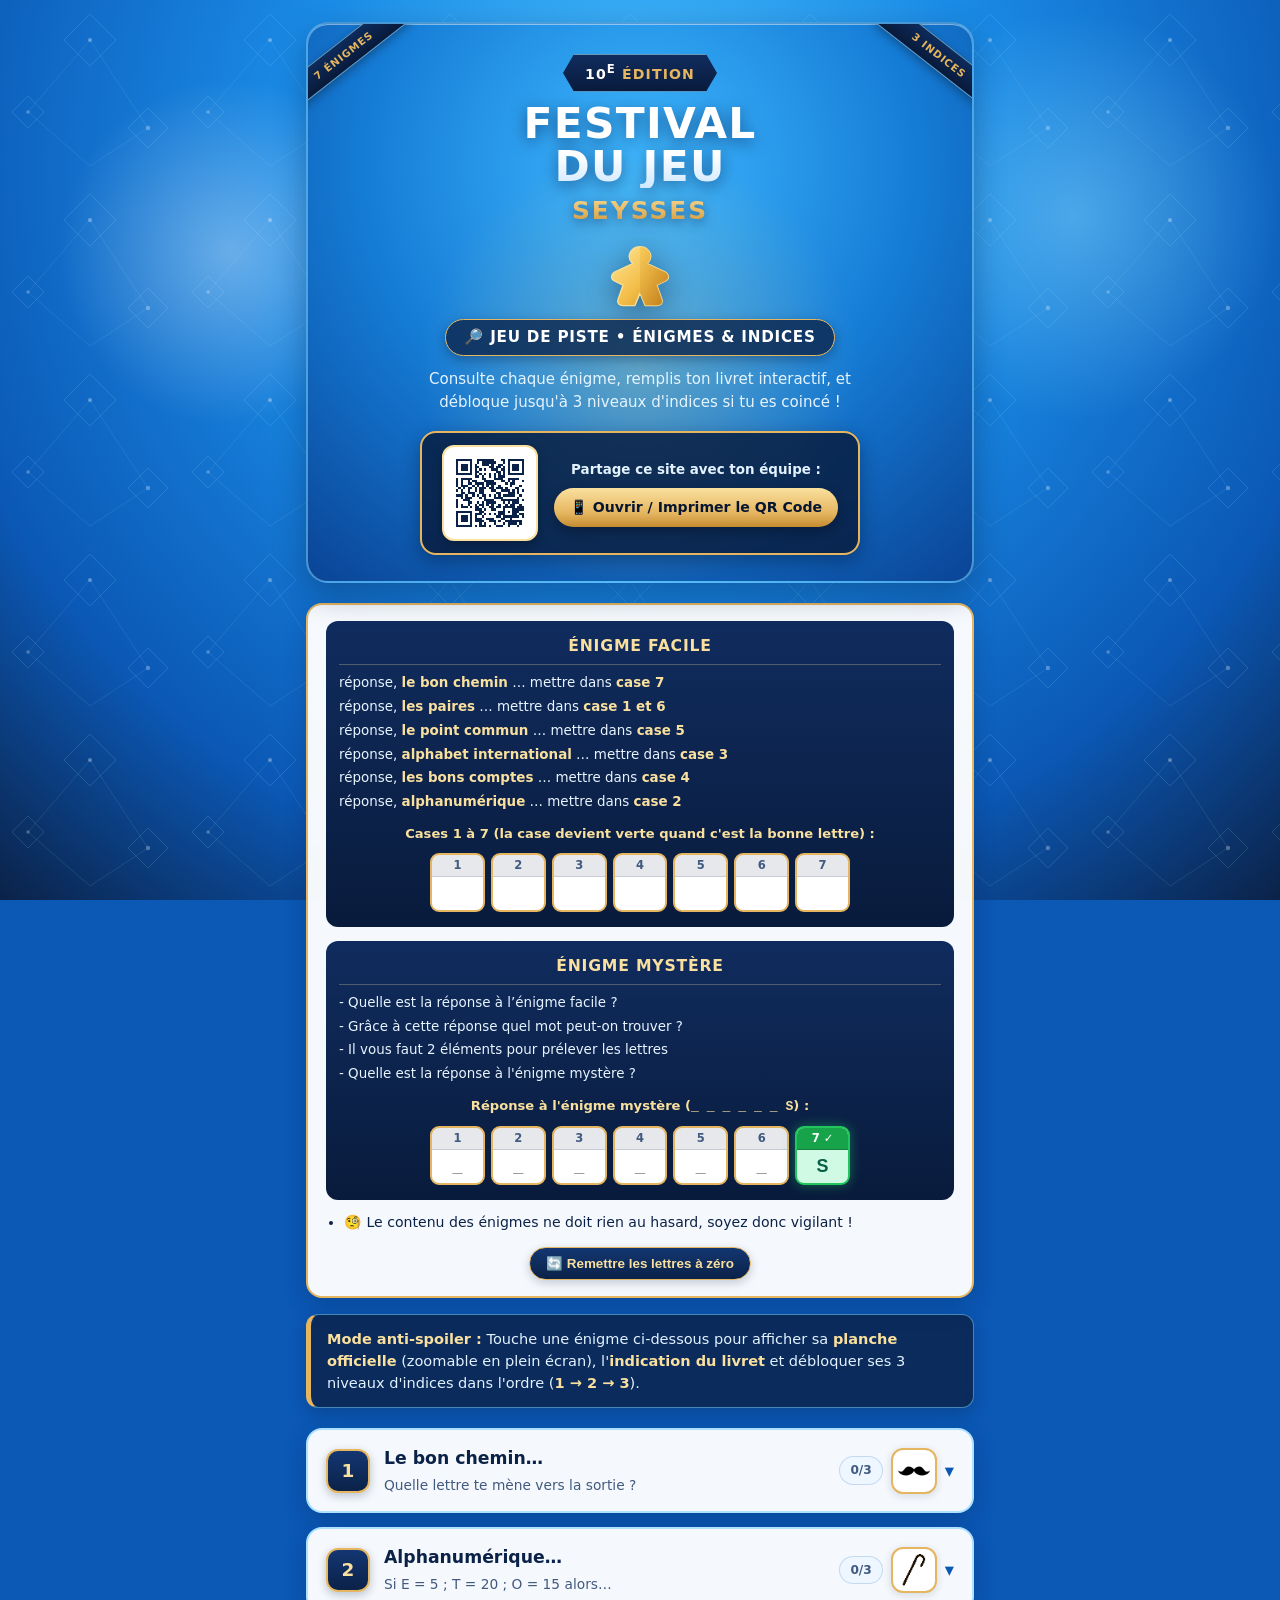
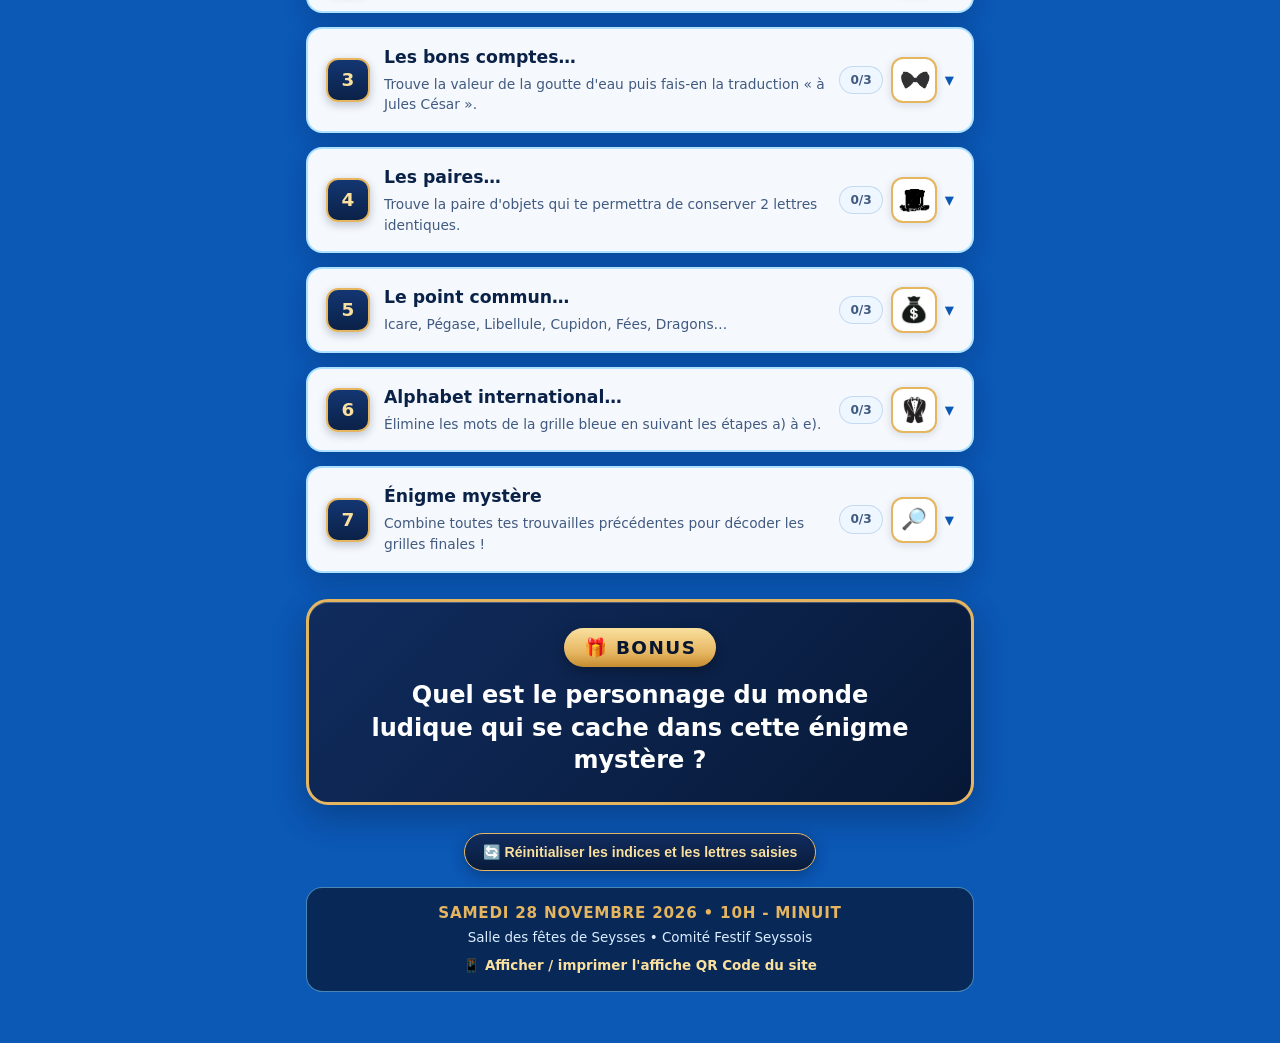
==== commit 747d93bc: "changed design - raz" ====
--- a/index.html
+++ b/index.html
@@ -110,6 +110,12 @@
       </div>
 
       <ul class="booklet-tips-list" id="booklet-tips"></ul>
+
+      <div class="booklet-reset-wrap">
+        <button type="button" class="btn-reset-letters" id="btn-reset-letters">
+          🔄 Remettre les lettres à zéro
+        </button>
+      </div>
     </section>
 
     <section class="intro-banner" aria-label="Mode d'emploi">
@@ -644,6 +650,18 @@
         });
       }
 
+      document.getElementById("btn-reset-letters").addEventListener("click", () => {
+        if (!window.confirm("Remettre à zéro toutes les lettres saisies ?")) {
+          return;
+        }
+        gridState = ["", "", "", "", "", "", ""];
+        mysteryState = ["", "", "", "", "", ""];
+        saveGrid();
+        saveMysteryGrid();
+        renderEasyGrid();
+        renderMysteryGrid();
+      });
+
       document.getElementById("btn-reset-all").addEventListener("click", () => {
         if (!window.confirm("Effacer les lettres saisies et refermer tous les indices ?")) {
           return;
--- a/style.css
+++ b/style.css
@@ -600,6 +600,35 @@
   margin-top: 4px;
 }
 
+.booklet-reset-wrap {
+  margin-top: 14px;
+  text-align: center;
+}
+
+.btn-reset-letters {
+  background: linear-gradient(180deg, #133672 0%, var(--navy) 100%);
+  color: var(--gold-light);
+  border: 1.5px solid var(--gold);
+  border-radius: 999px;
+  padding: 8px 16px;
+  font-size: 0.84rem;
+  font-weight: 800;
+  cursor: pointer;
+  display: inline-flex;
+  align-items: center;
+  gap: 6px;
+  box-shadow: 0 3px 10px rgba(6, 20, 48, 0.2);
+  transition: filter 0.15s ease, transform 0.1s ease;
+}
+
+.btn-reset-letters:hover {
+  filter: brightness(1.12);
+}
+
+.btn-reset-letters:active {
+  transform: scale(0.98);
+}
+
 .booklet-stack {
   display: flex;
   flex-direction: column;
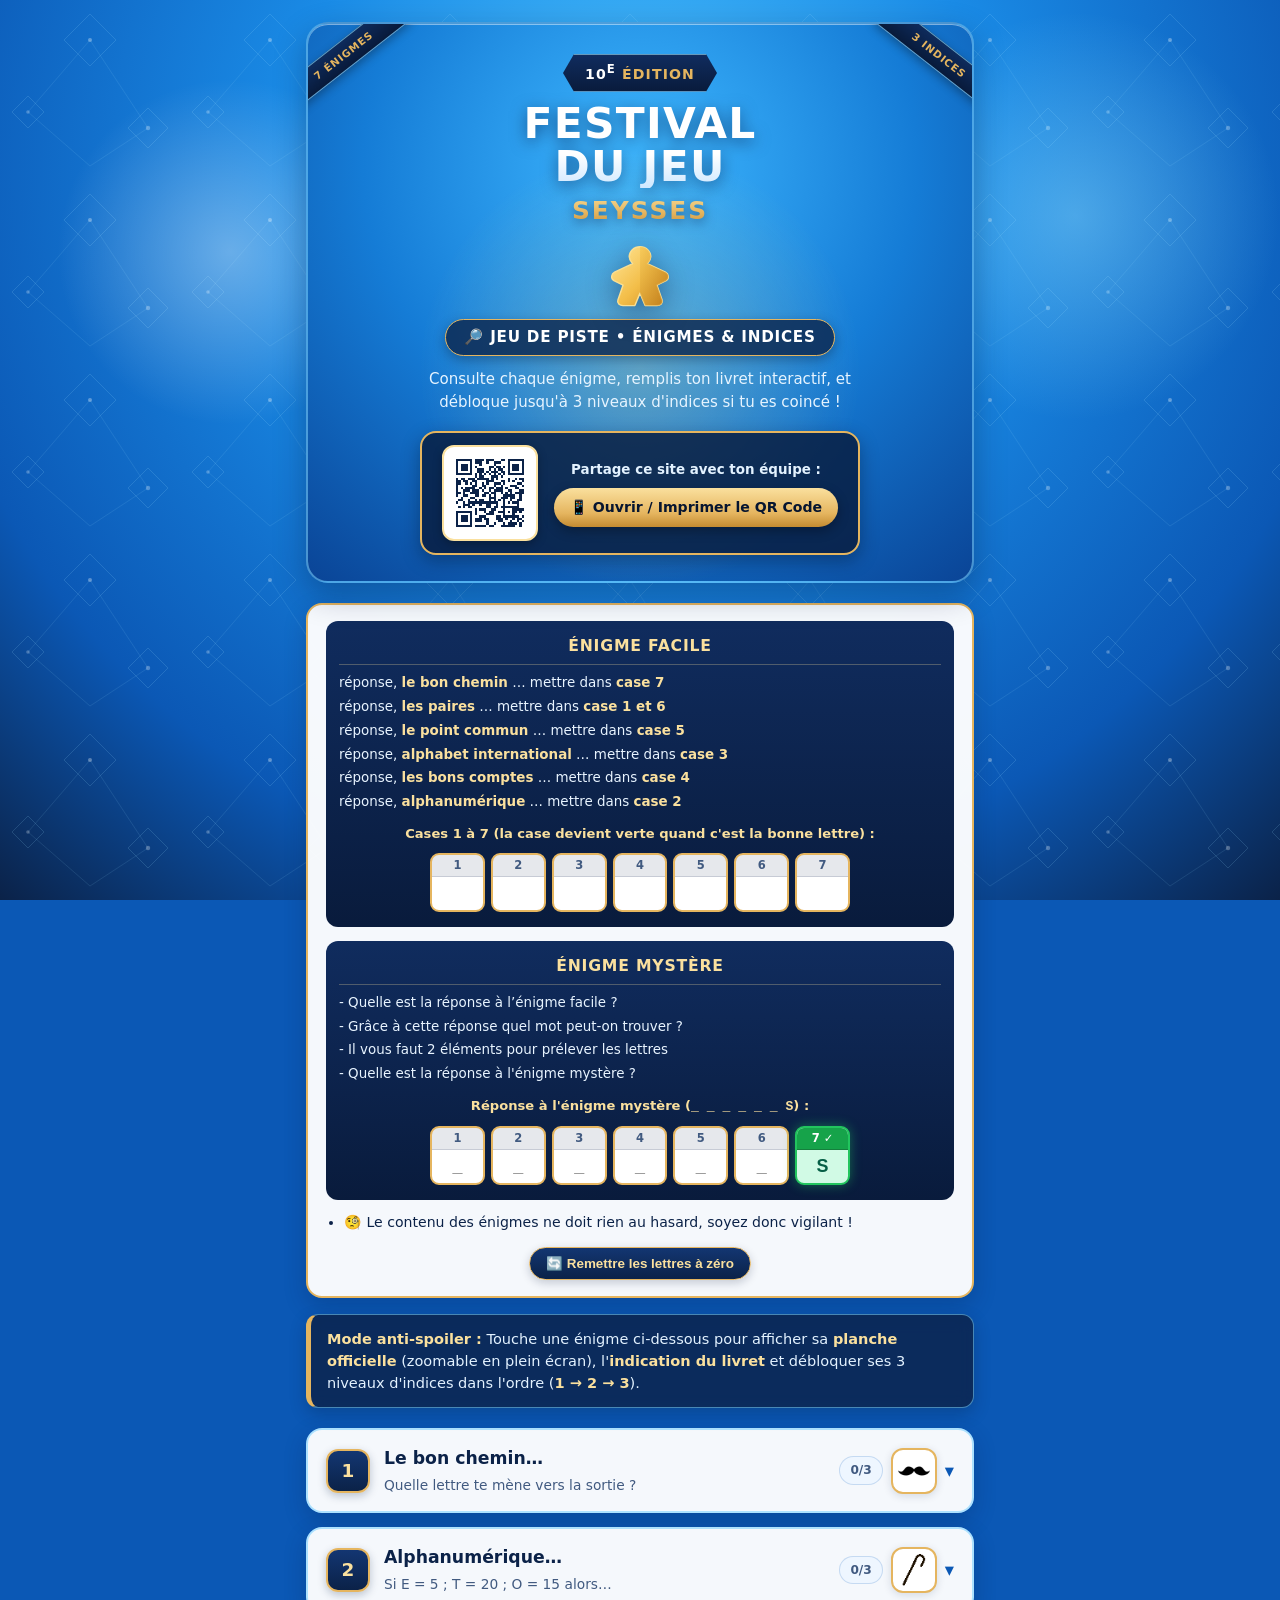
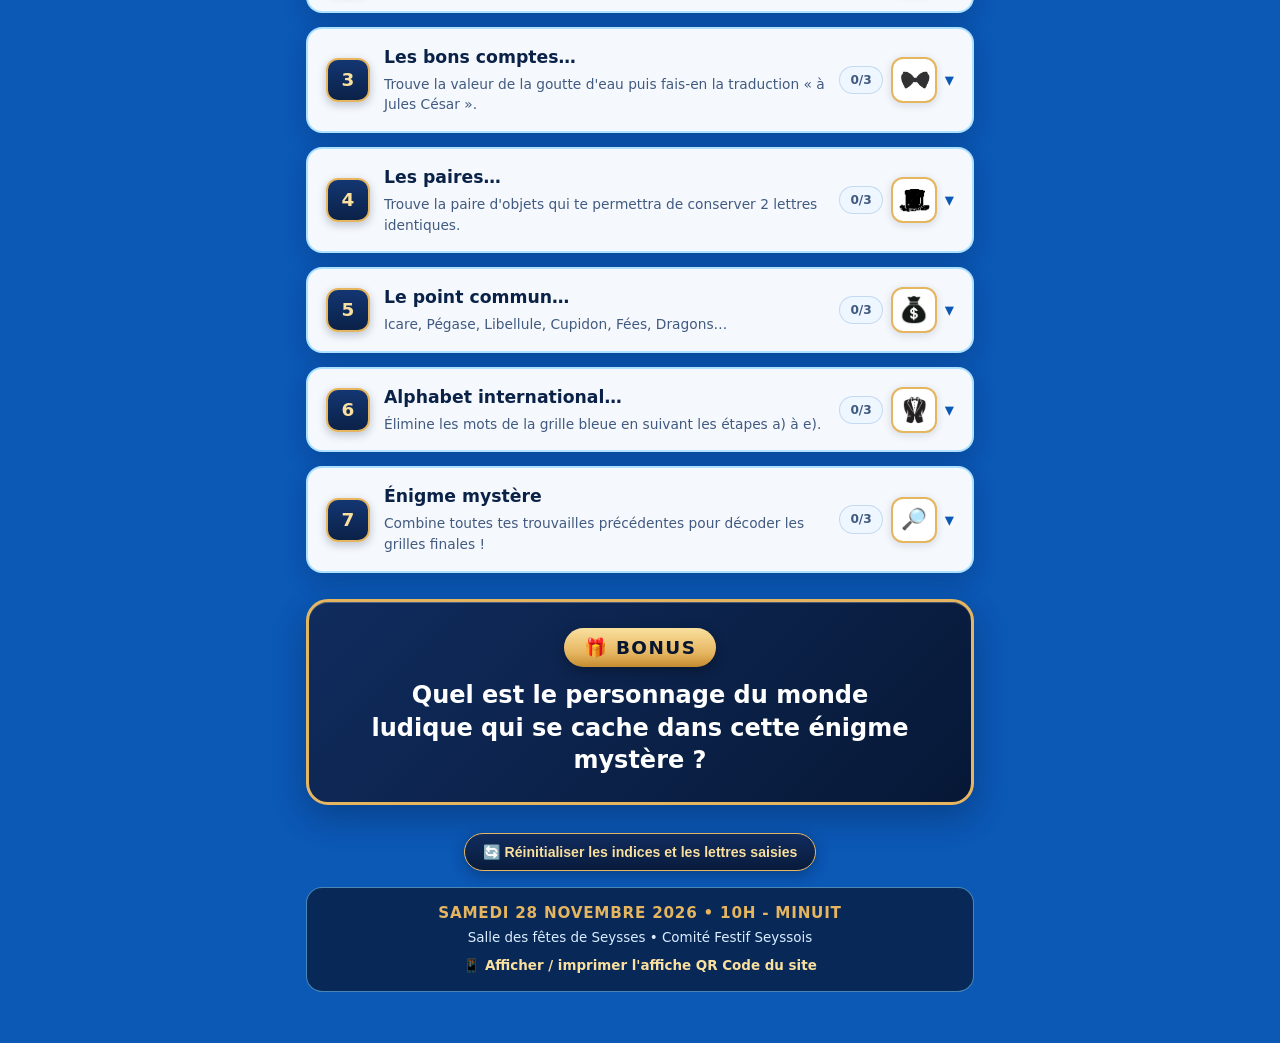
==== commit 94861766: "added prison" ====
--- a/index.html
+++ b/index.html
@@ -163,6 +163,35 @@
     </div>
   </div>
 
+  <!-- Modale Prison Monopoly avec barreaux par-dessus l'écran -->
+  <div class="jail-modal" id="jail-modal" hidden role="dialog" aria-modal="true" aria-labelledby="jail-modal-title">
+    <div class="jail-bars-overlay" aria-hidden="true">
+      <div class="jail-crossbar top"></div>
+      <div class="jail-bars-row">
+        <span class="jail-bar"></span>
+        <span class="jail-bar"></span>
+        <span class="jail-bar"></span>
+        <span class="jail-bar"></span>
+        <span class="jail-bar"></span>
+        <span class="jail-bar"></span>
+        <span class="jail-bar"></span>
+      </div>
+      <div class="jail-crossbar bottom"></div>
+    </div>
+
+    <div class="jail-modal-card">
+      <div class="jail-modal-badge">🚔 ALLEZ EN PRISON !</div>
+      <h2 class="jail-modal-title" id="jail-modal-title">Pas de lettres au hasard !</h2>
+      <p class="jail-modal-text">
+        Tu as tenté plusieurs mauvaises lettres de suite… Résous l'énigme sans passer par la case triche !
+      </p>
+      <div class="jail-countdown-box">
+        <span class="jail-countdown-label">Libération dans</span>
+        <strong class="jail-countdown-time" id="jail-timer">0:30</strong>
+      </div>
+    </div>
+  </div>
+
   <script src="indices.js"></script>
   <script src="qrcode-lib.js"></script>
   <script>
@@ -170,6 +199,7 @@
       const STORAGE_KEY = "seysses2026_indices_state_v1";
       const GRID_STORAGE_KEY = "seysses2026_easy_grid_v1";
       const MYSTERY_STORAGE_KEY = "seysses2026_mystery_grid_v1";
+      const ANTICHEAT_STORAGE_KEY = "seysses2026_anticheat_v1";
       const config = window.JEU_DE_PISTE_CONFIG;
       const targetWord = normalizeLetter(config.motEnigmeFacile || "ETOILES");
       const mysteryWord = normalizeLetter(config.motEnigmeMystere || "SEYSSES");
@@ -180,6 +210,8 @@
       const gridCompleteEl = document.getElementById("easy-grid-complete");
       const mysteryGridEl = document.getElementById("mystery-grid");
       const mysteryCompleteEl = document.getElementById("mystery-grid-complete");
+      const jailAlertEl = document.getElementById("jail-modal");
+      const jailTimerEl = document.getElementById("jail-timer");
 
       // Éléments Lightbox plein écran
       const lightboxEl = document.getElementById("svg-lightbox");
@@ -307,6 +339,18 @@
         mysteryState = mysteryState.map((ch) => normalizeLetter(ch).slice(-1));
       }
 
+      let antiCheat = readPersisted(ANTICHEAT_STORAGE_KEY);
+      if (!antiCheat || typeof antiCheat !== "object") {
+        antiCheat = { lockUntil: 0, jailCount: 0, wrongByCell: {} };
+      } else {
+        antiCheat.lockUntil = Number(antiCheat.lockUntil || 0);
+        antiCheat.jailCount = Number(antiCheat.jailCount || 0);
+        if (!antiCheat.wrongByCell || typeof antiCheat.wrongByCell !== "object") {
+          antiCheat.wrongByCell = {};
+        }
+      }
+
+      let jailIntervalId = null;
       let openCardId = null;
 
       function saveState() {
@@ -321,6 +365,81 @@
         writePersisted(MYSTERY_STORAGE_KEY, mysteryState);
       }
 
+      function saveAntiCheat() {
+        writePersisted(ANTICHEAT_STORAGE_KEY, antiCheat);
+      }
+
+      function isJailed() {
+        return antiCheat.lockUntil > Date.now();
+      }
+
+      function formatSeconds(totalSec) {
+        const m = Math.floor(totalSec / 60);
+        const s = totalSec % 60;
+        return m + ":" + (s < 10 ? "0" + s : String(s));
+      }
+
+      function syncJailUi() {
+        if (!isJailed()) {
+          if (antiCheat.lockUntil !== 0) {
+            antiCheat.lockUntil = 0;
+            saveAntiCheat();
+          }
+          jailAlertEl.hidden = true;
+          if (lightboxEl.hidden) {
+            document.body.style.overflow = "";
+          }
+          if (jailIntervalId) {
+            clearInterval(jailIntervalId);
+            jailIntervalId = null;
+            renderEasyGrid();
+            renderMysteryGrid();
+          }
+          return;
+        }
+
+        const remainingSec = Math.max(1, Math.ceil((antiCheat.lockUntil - Date.now()) / 1000));
+        jailTimerEl.textContent = formatSeconds(remainingSec);
+        jailAlertEl.hidden = false;
+        document.body.style.overflow = "hidden";
+
+        if (!jailIntervalId) {
+          jailIntervalId = setInterval(syncJailUi, 500);
+        }
+      }
+
+      function triggerJail(cellKey) {
+        antiCheat.jailCount = (antiCheat.jailCount || 0) + 1;
+        // 30 s, puis 1 min, 2 min, 4 min max
+        const durationSec = 30 * Math.pow(2, Math.min(3, antiCheat.jailCount - 1));
+        antiCheat.lockUntil = Date.now() + durationSec * 1000;
+        antiCheat.wrongByCell[cellKey] = 0;
+        saveAntiCheat();
+
+        if (document.activeElement && typeof document.activeElement.blur === "function") {
+          document.activeElement.blur();
+        }
+        syncJailUi();
+        renderEasyGrid();
+        renderMysteryGrid();
+      }
+
+      function handleLetterAttempt(cellKey, prevVal, newVal, expectedVal) {
+        if (!newVal || newVal === prevVal) return false;
+        if (newVal === expectedVal) {
+          antiCheat.wrongByCell[cellKey] = 0;
+          saveAntiCheat();
+          return false;
+        }
+        antiCheat.wrongByCell[cellKey] = (antiCheat.wrongByCell[cellKey] || 0) + 1;
+        if (antiCheat.wrongByCell[cellKey] >= 3) {
+          triggerJail(cellKey);
+          return true;
+        }
+        saveAntiCheat();
+        return false;
+      }
+
       function isCellCorrect(index) {
         return Boolean(gridState[index]) && gridState[index] === targetWord[index];
       }
@@ -329,10 +448,16 @@
         return Boolean(mysteryState[index]) && mysteryState[index] === mysteryWord[index];
       }
 
-      function updateCellVisual(cell, numEl, index) {
+      function updateCellVisual(cell, numEl, inp, index) {
+        const val = gridState[index];
         const correct = isCellCorrect(index);
+        const jailed = isJailed() && !correct;
         cell.classList.toggle("is-correct", correct);
-        numEl.textContent = correct ? (index + 1) + " ✓" : String(index + 1);
+        cell.classList.toggle("is-wrong", Boolean(val) && !correct);
+        cell.classList.toggle("is-jailed", jailed);
+        numEl.textContent = correct ? (index + 1) + " ✓" : (jailed ? (index + 1) + " 🔒" : String(index + 1));
+        inp.readOnly = correct;
+        inp.disabled = jailed;
       }
 
       function updateCompleteBanner() {
@@ -360,16 +485,28 @@
           inp.setAttribute("aria-label", "Case " + (i + 1));
           inp.value = gridState[i] || "";
 
-          updateCellVisual(cell, num, i);
-
-          inp.addEventListener("focus", () => inp.select());
+          updateCellVisual(cell, num, inp, i);
+
+          inp.addEventListener("focus", () => {
+            if (!inp.readOnly && !inp.disabled) inp.select();
+          });
           inp.addEventListener("input", () => {
+            if (isJailed()) {
+              inp.value = gridState[i] || "";
+              return;
+            }
+            const prev = gridState[i] || "";
             const clean = normalizeLetter(inp.value);
-            gridState[i] = clean ? clean.slice(-1) : "";
-            inp.value = gridState[i];
-            updateCellVisual(cell, num, i);
-            updateCompleteBanner();
+            const nextVal = clean ? clean.slice(-1) : "";
+            gridState[i] = nextVal;
+            inp.value = nextVal;
             saveGrid();
+
+            const sentToJail = handleLetterAttempt("easy_" + i, prev, nextVal, targetWord[i]);
+            if (!sentToJail) {
+              updateCellVisual(cell, num, inp, i);
+              updateCompleteBanner();
+            }
           });
 
           cell.appendChild(num);
@@ -415,20 +552,39 @@
             inp.setAttribute("aria-label", "Lettre " + (i + 1) + " de l'énigme mystère");
             inp.value = mysteryState[i] || "";
 
-            const ok = isMysteryCellCorrect(i);
-            cell.classList.toggle("is-correct", ok);
-            num.textContent = ok ? (i + 1) + " ✓" : String(i + 1);
-
-            inp.addEventListener("focus", () => inp.select());
+            const refreshMysteryCell = () => {
+              const val = mysteryState[i];
+              const ok = isMysteryCellCorrect(i);
+              const jailed = isJailed() && !ok;
+              cell.classList.toggle("is-correct", ok);
+              cell.classList.toggle("is-wrong", Boolean(val) && !ok);
+              cell.classList.toggle("is-jailed", jailed);
+              num.textContent = ok ? (i + 1) + " ✓" : (jailed ? (i + 1) + " 🔒" : String(i + 1));
+              inp.readOnly = ok;
+              inp.disabled = jailed;
+            };
+            refreshMysteryCell();
+
+            inp.addEventListener("focus", () => {
+              if (!inp.readOnly && !inp.disabled) inp.select();
+            });
             inp.addEventListener("input", () => {
+              if (isJailed()) {
+                inp.value = mysteryState[i] || "";
+                return;
+              }
+              const prev = mysteryState[i] || "";
               const clean = normalizeLetter(inp.value);
-              mysteryState[i] = clean ? clean.slice(-1) : "";
-              inp.value = mysteryState[i];
-              const nowOk = isMysteryCellCorrect(i);
-              cell.classList.toggle("is-correct", nowOk);
-              num.textContent = nowOk ? (i + 1) + " ✓" : String(i + 1);
-              updateMysteryBanner();
+              const nextVal = clean ? clean.slice(-1) : "";
+              mysteryState[i] = nextVal;
+              inp.value = nextVal;
               saveMysteryGrid();
+
+              const sentToJail = handleLetterAttempt("mystery_" + i, prev, nextVal, mysteryWord[i]);
+              if (!sentToJail) {
+                refreshMysteryCell();
+                updateMysteryBanner();
+              }
             });
           }
 
@@ -651,32 +807,45 @@
       }
 
       document.getElementById("btn-reset-letters").addEventListener("click", () => {
+        if (isJailed()) {
+          window.alert("🚔 Hop là ! Attends la fin de la pénalité avant de remettre les lettres à zéro.");
+          return;
+        }
         if (!window.confirm("Remettre à zéro toutes les lettres saisies ?")) {
           return;
         }
         gridState = ["", "", "", "", "", "", ""];
         mysteryState = ["", "", "", "", "", ""];
+        antiCheat = { lockUntil: 0, jailCount: 0, wrongByCell: {} };
         saveGrid();
         saveMysteryGrid();
+        saveAntiCheat();
         renderEasyGrid();
         renderMysteryGrid();
       });
 
       document.getElementById("btn-reset-all").addEventListener("click", () => {
+        if (isJailed()) {
+          window.alert("🚔 Hop là ! Attends la fin de la pénalité avant de réinitialiser.");
+          return;
+        }
         if (!window.confirm("Effacer les lettres saisies et refermer tous les indices ?")) {
           return;
         }
         savedState = {};
         gridState = ["", "", "", "", "", "", ""];
         mysteryState = ["", "", "", "", "", ""];
+        antiCheat = { lockUntil: 0, jailCount: 0, wrongByCell: {} };
         saveState();
         saveGrid();
         saveMysteryGrid();
+        saveAntiCheat();
         renderEasyGrid();
         renderMysteryGrid();
         render();
       });
 
+      syncJailUi();
       renderEasyGrid();
       renderMysteryGrid();
       render();
--- a/style.css
+++ b/style.css
@@ -728,6 +728,187 @@
   background: rgba(255, 248, 227, 0.7);
 }
 
+/* Modale Prison Monopoly plein écran avec barreaux métalliques */
+.jail-modal {
+  position: fixed;
+  inset: 0;
+  z-index: 1500;
+  background: rgba(5, 14, 32, 0.84);
+  backdrop-filter: blur(5px);
+  display: flex;
+  align-items: center;
+  justify-content: center;
+  padding: 20px;
+  overflow: hidden;
+}
+
+.jail-modal[hidden] {
+  display: none !important;
+}
+
+/* Grille de barreaux métalliques en premier plan */
+.jail-bars-overlay {
+  position: absolute;
+  inset: 0;
+  pointer-events: none;
+  z-index: 2;
+  display: flex;
+  flex-direction: column;
+  justify-content: space-between;
+  animation: slamBars 0.32s cubic-bezier(0.22, 1, 0.36, 1);
+}
+
+@keyframes slamBars {
+  from {
+    transform: translateY(-100%);
+  }
+  to {
+    transform: translateY(0);
+  }
+}
+
+.jail-crossbar {
+  height: 26px;
+  width: 100%;
+  background: linear-gradient(180deg, #64748b 0%, #334155 45%, #0f172a 100%);
+  border-top: 2px solid #94a3b8;
+  border-bottom: 2px solid #020617;
+  box-shadow: 0 6px 16px rgba(0, 0, 0, 0.55);
+}
+
+.jail-crossbar.top {
+  margin-top: 8vh;
+}
+
+.jail-crossbar.bottom {
+  margin-bottom: 8vh;
+}
+
+.jail-bars-row {
+  position: absolute;
+  inset: 0;
+  display: flex;
+  justify-content: space-evenly;
+  align-items: stretch;
+  padding: 0 4vw;
+}
+
+.jail-bar {
+  width: clamp(12px, 2.8vw, 20px);
+  height: 100%;
+  background: linear-gradient(
+    90deg,
+    #0f172a 0%,
+    #475569 24%,
+    #e2e8f0 46%,
+    #94a3b8 62%,
+    #1e293b 88%,
+    #020617 100%
+  );
+  box-shadow: 4px 0 12px rgba(0, 0, 0, 0.55), -2px 0 6px rgba(0, 0, 0, 0.35);
+}
+
+/* Pancarte centrale lisible derrière / entre les barreaux */
+.jail-modal-card {
+  position: relative;
+  z-index: 3;
+  max-width: 420px;
+  width: 100%;
+  padding: 26px 22px;
+  border-radius: 22px;
+  background: linear-gradient(160deg, #10254c 0%, #071329 100%);
+  border: 3px solid #f97316;
+  box-shadow: 0 18px 48px rgba(0, 0, 0, 0.75);
+  text-align: center;
+  color: #ffffff;
+}
+
+.jail-modal-badge {
+  display: inline-block;
+  padding: 6px 18px;
+  margin-bottom: 12px;
+  border-radius: 999px;
+  background: linear-gradient(180deg, #fb923c 0%, #ea580c 100%);
+  color: #ffffff;
+  font-size: 0.96rem;
+  font-weight: 900;
+  letter-spacing: 0.07em;
+  text-transform: uppercase;
+  box-shadow: 0 4px 12px rgba(234, 88, 12, 0.45);
+}
+
+.jail-modal-title {
+  margin: 0 0 8px;
+  font-size: 1.45rem;
+  font-weight: 900;
+  color: var(--gold-light);
+}
+
+.jail-modal-text {
+  margin: 0 0 18px;
+  font-size: 0.95rem;
+  line-height: 1.45;
+  color: #e2e8f0;
+}
+
+.jail-countdown-box {
+  display: inline-flex;
+  flex-direction: column;
+  align-items: center;
+  padding: 10px 26px;
+  border-radius: 14px;
+  background: rgba(0, 0, 0, 0.48);
+  border: 2px solid var(--gold);
+}
+
+.jail-countdown-label {
+  font-size: 0.76rem;
+  font-weight: 700;
+  text-transform: uppercase;
+  letter-spacing: 0.06em;
+  color: #cbd5e1;
+}
+
+.jail-countdown-time {
+  font-family: ui-monospace, SFMono-Regular, Menlo, Monaco, Consolas, monospace;
+  font-size: 2.1rem;
+  font-weight: 900;
+  line-height: 1.15;
+  color: #fde047;
+}
+
+/* Case erronée (1er essai) et case verrouillée en prison */
+.easy-cell.is-wrong {
+  background: #fff1f2;
+  border-color: #fb7185;
+}
+
+.easy-cell.is-wrong .easy-cell-input {
+  color: #9f1239;
+}
+
+.easy-cell.is-jailed {
+  background: repeating-linear-gradient(
+    90deg,
+    #e2e8f0,
+    #e2e8f0 6px,
+    #cbd5e1 6px,
+    #cbd5e1 9px
+  );
+  border-color: #64748b;
+  opacity: 0.85;
+}
+
+.easy-cell.is-jailed .easy-cell-num {
+  background: #475569;
+  color: #f8fafc;
+}
+
+.easy-cell.is-jailed .easy-cell-input {
+  color: #475569;
+  cursor: not-allowed;
+}
+
 /* Case validée en vert quand la bonne lettre est saisie */
 .easy-cell.is-correct {
   background: #d1fae5;
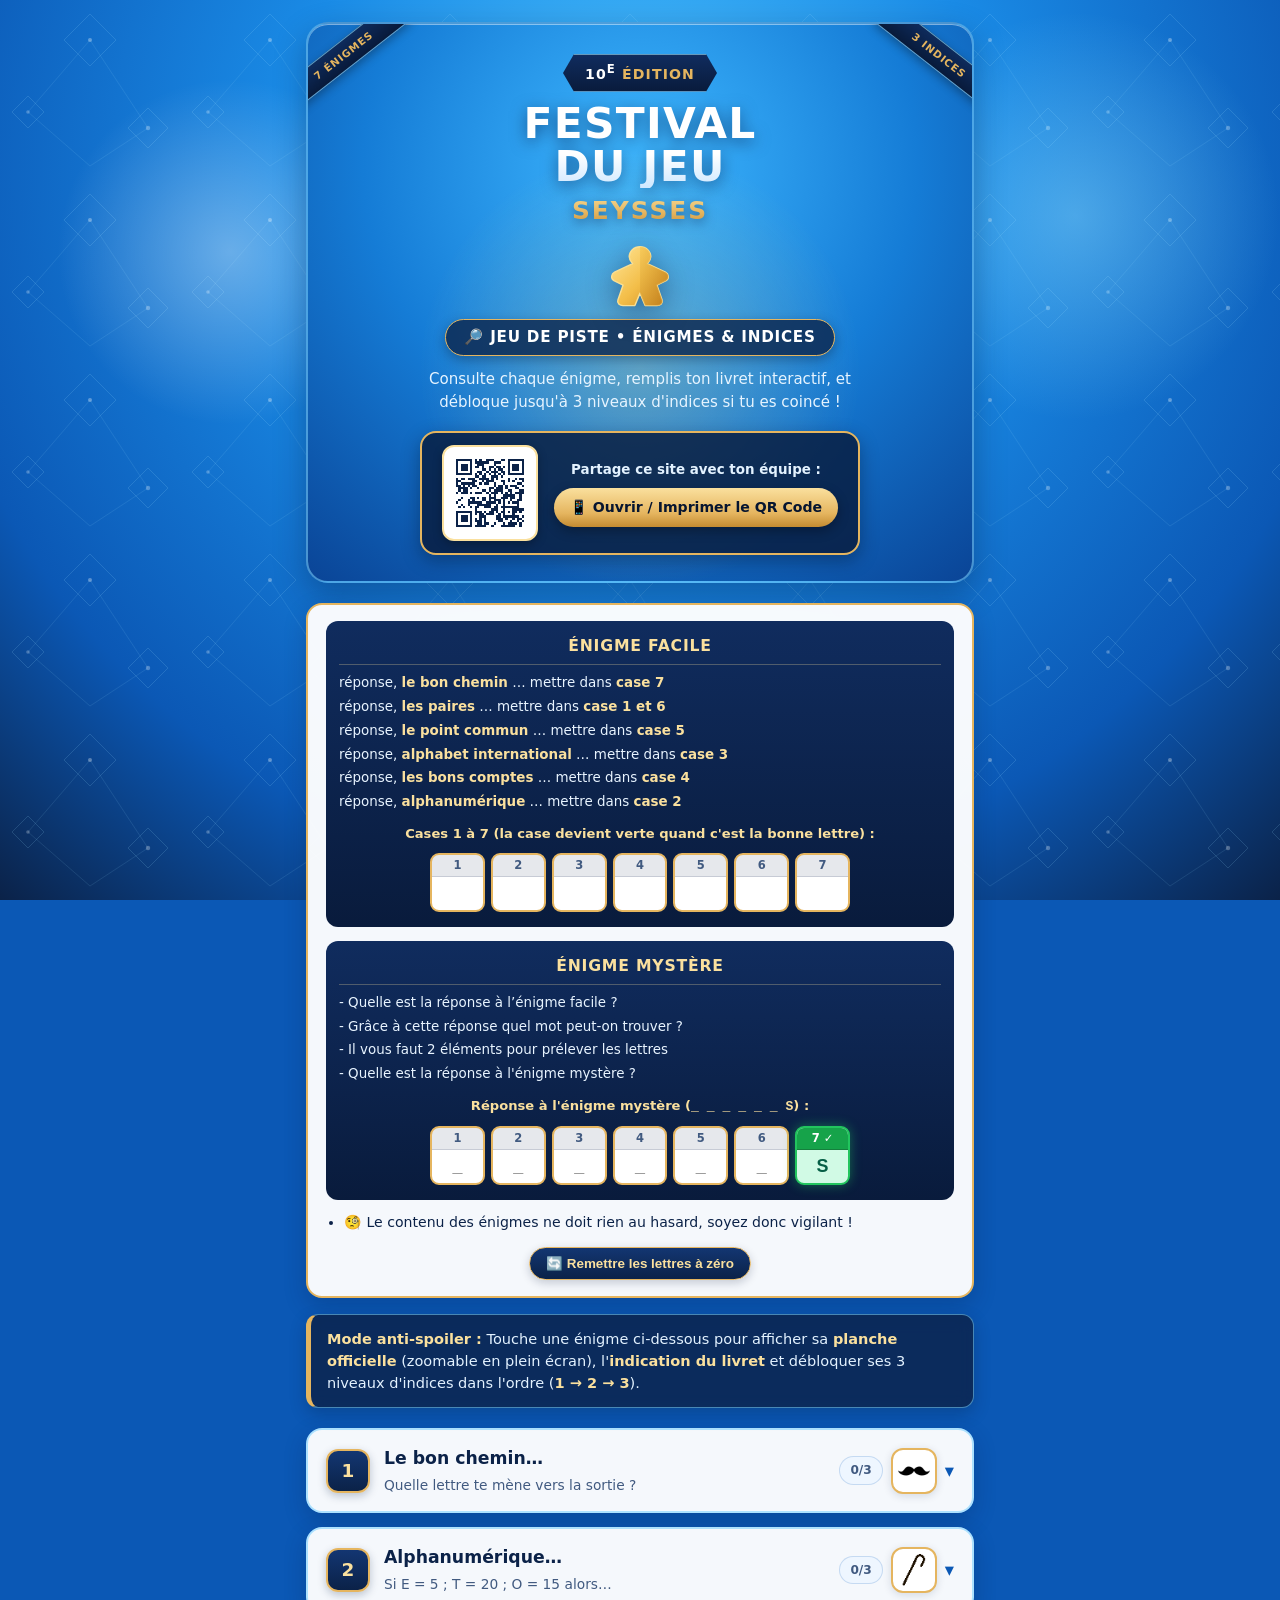
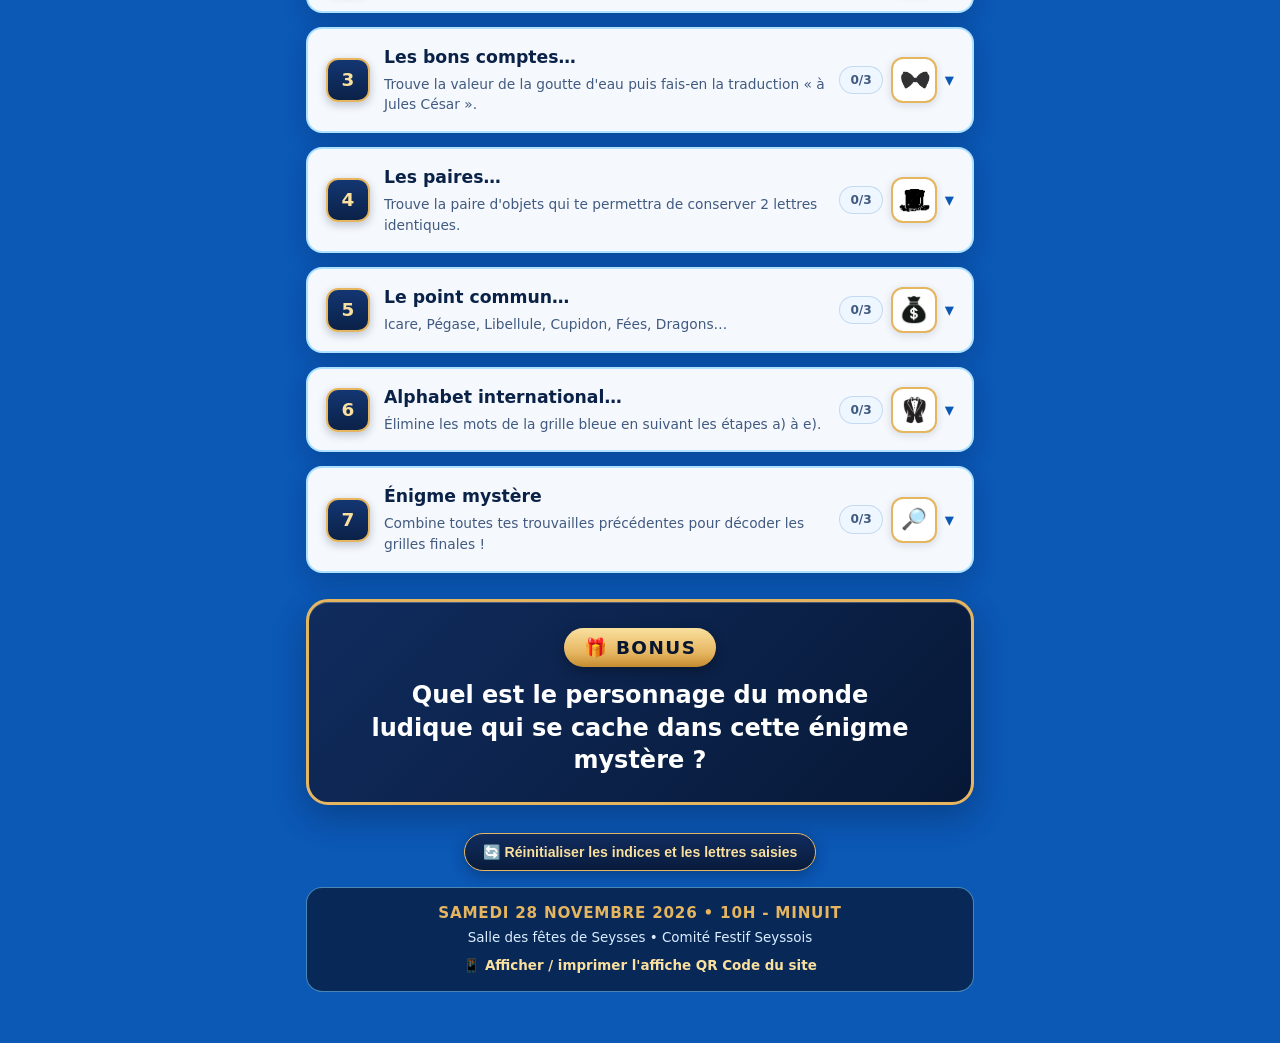
==== commit 0ada94a5: "update of prison" ====
--- a/index.html
+++ b/index.html
@@ -116,6 +116,35 @@
           🔄 Remettre les lettres à zéro
         </button>
       </div>
+
+      <!-- Modale Prison Monopoly avec barreaux uniquement par-dessus la zone de saisie des lettres -->
+      <div class="jail-modal" id="jail-modal" hidden role="alert" aria-live="polite" aria-labelledby="jail-modal-title">
+        <div class="jail-bars-overlay" aria-hidden="true">
+          <div class="jail-crossbar top"></div>
+          <div class="jail-bars-row">
+            <span class="jail-bar"></span>
+            <span class="jail-bar"></span>
+            <span class="jail-bar"></span>
+            <span class="jail-bar"></span>
+            <span class="jail-bar"></span>
+            <span class="jail-bar"></span>
+            <span class="jail-bar"></span>
+          </div>
+          <div class="jail-crossbar bottom"></div>
+        </div>
+
+        <div class="jail-modal-card">
+          <div class="jail-modal-badge">🚔 ALLEZ EN PRISON !</div>
+          <h2 class="jail-modal-title" id="jail-modal-title">Pas de lettres au hasard !</h2>
+          <p class="jail-modal-text">
+            Tu as tenté plusieurs mauvaises lettres de suite…
+          </p>
+          <div class="jail-countdown-box">
+            <span class="jail-countdown-label">Libération dans</span>
+            <strong class="jail-countdown-time" id="jail-timer">0:30</strong>
+          </div>
+        </div>
+      </div>
     </section>
 
     <section class="intro-banner" aria-label="Mode d'emploi">
@@ -163,35 +192,6 @@
     </div>
   </div>
 
-  <!-- Modale Prison Monopoly avec barreaux par-dessus l'écran -->
-  <div class="jail-modal" id="jail-modal" hidden role="dialog" aria-modal="true" aria-labelledby="jail-modal-title">
-    <div class="jail-bars-overlay" aria-hidden="true">
-      <div class="jail-crossbar top"></div>
-      <div class="jail-bars-row">
-        <span class="jail-bar"></span>
-        <span class="jail-bar"></span>
-        <span class="jail-bar"></span>
-        <span class="jail-bar"></span>
-        <span class="jail-bar"></span>
-        <span class="jail-bar"></span>
-        <span class="jail-bar"></span>
-      </div>
-      <div class="jail-crossbar bottom"></div>
-    </div>
-
-    <div class="jail-modal-card">
-      <div class="jail-modal-badge">🚔 ALLEZ EN PRISON !</div>
-      <h2 class="jail-modal-title" id="jail-modal-title">Pas de lettres au hasard !</h2>
-      <p class="jail-modal-text">
-        Tu as tenté plusieurs mauvaises lettres de suite… Résous l'énigme sans passer par la case triche !
-      </p>
-      <div class="jail-countdown-box">
-        <span class="jail-countdown-label">Libération dans</span>
-        <strong class="jail-countdown-time" id="jail-timer">0:30</strong>
-      </div>
-    </div>
-  </div>
-
   <script src="indices.js"></script>
   <script src="qrcode-lib.js"></script>
   <script>
@@ -341,12 +341,17 @@
 
       let antiCheat = readPersisted(ANTICHEAT_STORAGE_KEY);
       if (!antiCheat || typeof antiCheat !== "object") {
-        antiCheat = { lockUntil: 0, jailCount: 0, wrongByCell: {} };
+        antiCheat = { lockUntil: 0, jailCountByCell: {}, wrongByCell: {}, lastAttemptByCell: {} };
       } else {
         antiCheat.lockUntil = Number(antiCheat.lockUntil || 0);
-        antiCheat.jailCount = Number(antiCheat.jailCount || 0);
+        if (!antiCheat.jailCountByCell || typeof antiCheat.jailCountByCell !== "object") {
+          antiCheat.jailCountByCell = {};
+        }
         if (!antiCheat.wrongByCell || typeof antiCheat.wrongByCell !== "object") {
           antiCheat.wrongByCell = {};
+        }
+        if (!antiCheat.lastAttemptByCell || typeof antiCheat.lastAttemptByCell !== "object") {
+          antiCheat.lastAttemptByCell = {};
         }
       }
 
@@ -386,9 +391,6 @@
             saveAntiCheat();
           }
           jailAlertEl.hidden = true;
-          if (lightboxEl.hidden) {
-            document.body.style.overflow = "";
-          }
           if (jailIntervalId) {
             clearInterval(jailIntervalId);
             jailIntervalId = null;
@@ -401,7 +403,6 @@
         const remainingSec = Math.max(1, Math.ceil((antiCheat.lockUntil - Date.now()) / 1000));
         jailTimerEl.textContent = formatSeconds(remainingSec);
         jailAlertEl.hidden = false;
-        document.body.style.overflow = "hidden";
 
         if (!jailIntervalId) {
           jailIntervalId = setInterval(syncJailUi, 500);
@@ -409,9 +410,10 @@
       }
 
       function triggerJail(cellKey) {
-        antiCheat.jailCount = (antiCheat.jailCount || 0) + 1;
-        // 30 s, puis 1 min, 2 min, 4 min max
-        const durationSec = 30 * Math.pow(2, Math.min(3, antiCheat.jailCount - 1));
+        const countForCell = (antiCheat.jailCountByCell[cellKey] || 0) + 1;
+        antiCheat.jailCountByCell[cellKey] = countForCell;
+        // Démarre à 30 s pour chaque case, puis plafonne à 1 min (60 s)
+        const durationSec = countForCell === 1 ? 30 : 60;
         antiCheat.lockUntil = Date.now() + durationSec * 1000;
         antiCheat.wrongByCell[cellKey] = 0;
         saveAntiCheat();
@@ -424,13 +426,22 @@
         renderMysteryGrid();
       }
 
+      const ATTEMPT_WINDOW_MS = 60 * 1000; // Si plus de 60 s s'écoulent entre 2 essais sur une case, le compteur d'erreurs repart à zéro
+
       function handleLetterAttempt(cellKey, prevVal, newVal, expectedVal) {
         if (!newVal || newVal === prevVal) return false;
+        const now = Date.now();
         if (newVal === expectedVal) {
           antiCheat.wrongByCell[cellKey] = 0;
+          antiCheat.lastAttemptByCell[cellKey] = now;
           saveAntiCheat();
           return false;
         }
+        const lastTime = Number(antiCheat.lastAttemptByCell[cellKey] || 0);
+        if (lastTime && now - lastTime > ATTEMPT_WINDOW_MS) {
+          antiCheat.wrongByCell[cellKey] = 0;
+        }
+        antiCheat.lastAttemptByCell[cellKey] = now;
         antiCheat.wrongByCell[cellKey] = (antiCheat.wrongByCell[cellKey] || 0) + 1;
         if (antiCheat.wrongByCell[cellKey] >= 3) {
           triggerJail(cellKey);
@@ -816,7 +827,7 @@
         }
         gridState = ["", "", "", "", "", "", ""];
         mysteryState = ["", "", "", "", "", ""];
-        antiCheat = { lockUntil: 0, jailCount: 0, wrongByCell: {} };
+        antiCheat = { lockUntil: 0, jailCountByCell: {}, wrongByCell: {}, lastAttemptByCell: {} };
         saveGrid();
         saveMysteryGrid();
         saveAntiCheat();
@@ -835,7 +846,7 @@
         savedState = {};
         gridState = ["", "", "", "", "", "", ""];
         mysteryState = ["", "", "", "", "", ""];
-        antiCheat = { lockUntil: 0, jailCount: 0, wrongByCell: {} };
+        antiCheat = { lockUntil: 0, jailCountByCell: {}, wrongByCell: {}, lastAttemptByCell: {} };
         saveState();
         saveGrid();
         saveMysteryGrid();
--- a/style.css
+++ b/style.css
@@ -572,6 +572,8 @@
    PANNEAU LIVRET (CONSEILS PRATIQUES + GRILLE 7 CASES ÉNIGME FACILE)
    ========================================================================== */
 .booklet-panel {
+  position: relative;
+  overflow: hidden;
   background: var(--surface);
   border: 2px solid var(--gold);
   border-radius: var(--radius-lg);
@@ -728,18 +730,19 @@
   background: rgba(255, 248, 227, 0.7);
 }
 
-/* Modale Prison Monopoly plein écran avec barreaux métalliques */
+/* Modale Prison Monopoly avec barreaux par-dessus le bloc de saisie des lettres uniquement */
 .jail-modal {
-  position: fixed;
+  position: absolute;
   inset: 0;
-  z-index: 1500;
+  z-index: 25;
   background: rgba(5, 14, 32, 0.84);
-  backdrop-filter: blur(5px);
+  backdrop-filter: blur(4px);
   display: flex;
   align-items: center;
   justify-content: center;
-  padding: 20px;
+  padding: 18px;
   overflow: hidden;
+  border-radius: inherit;
 }
 
 .jail-modal[hidden] {
@@ -777,11 +780,11 @@
 }
 
 .jail-crossbar.top {
-  margin-top: 8vh;
+  margin-top: 18px;
 }
 
 .jail-crossbar.bottom {
-  margin-bottom: 8vh;
+  margin-bottom: 18px;
 }
 
 .jail-bars-row {
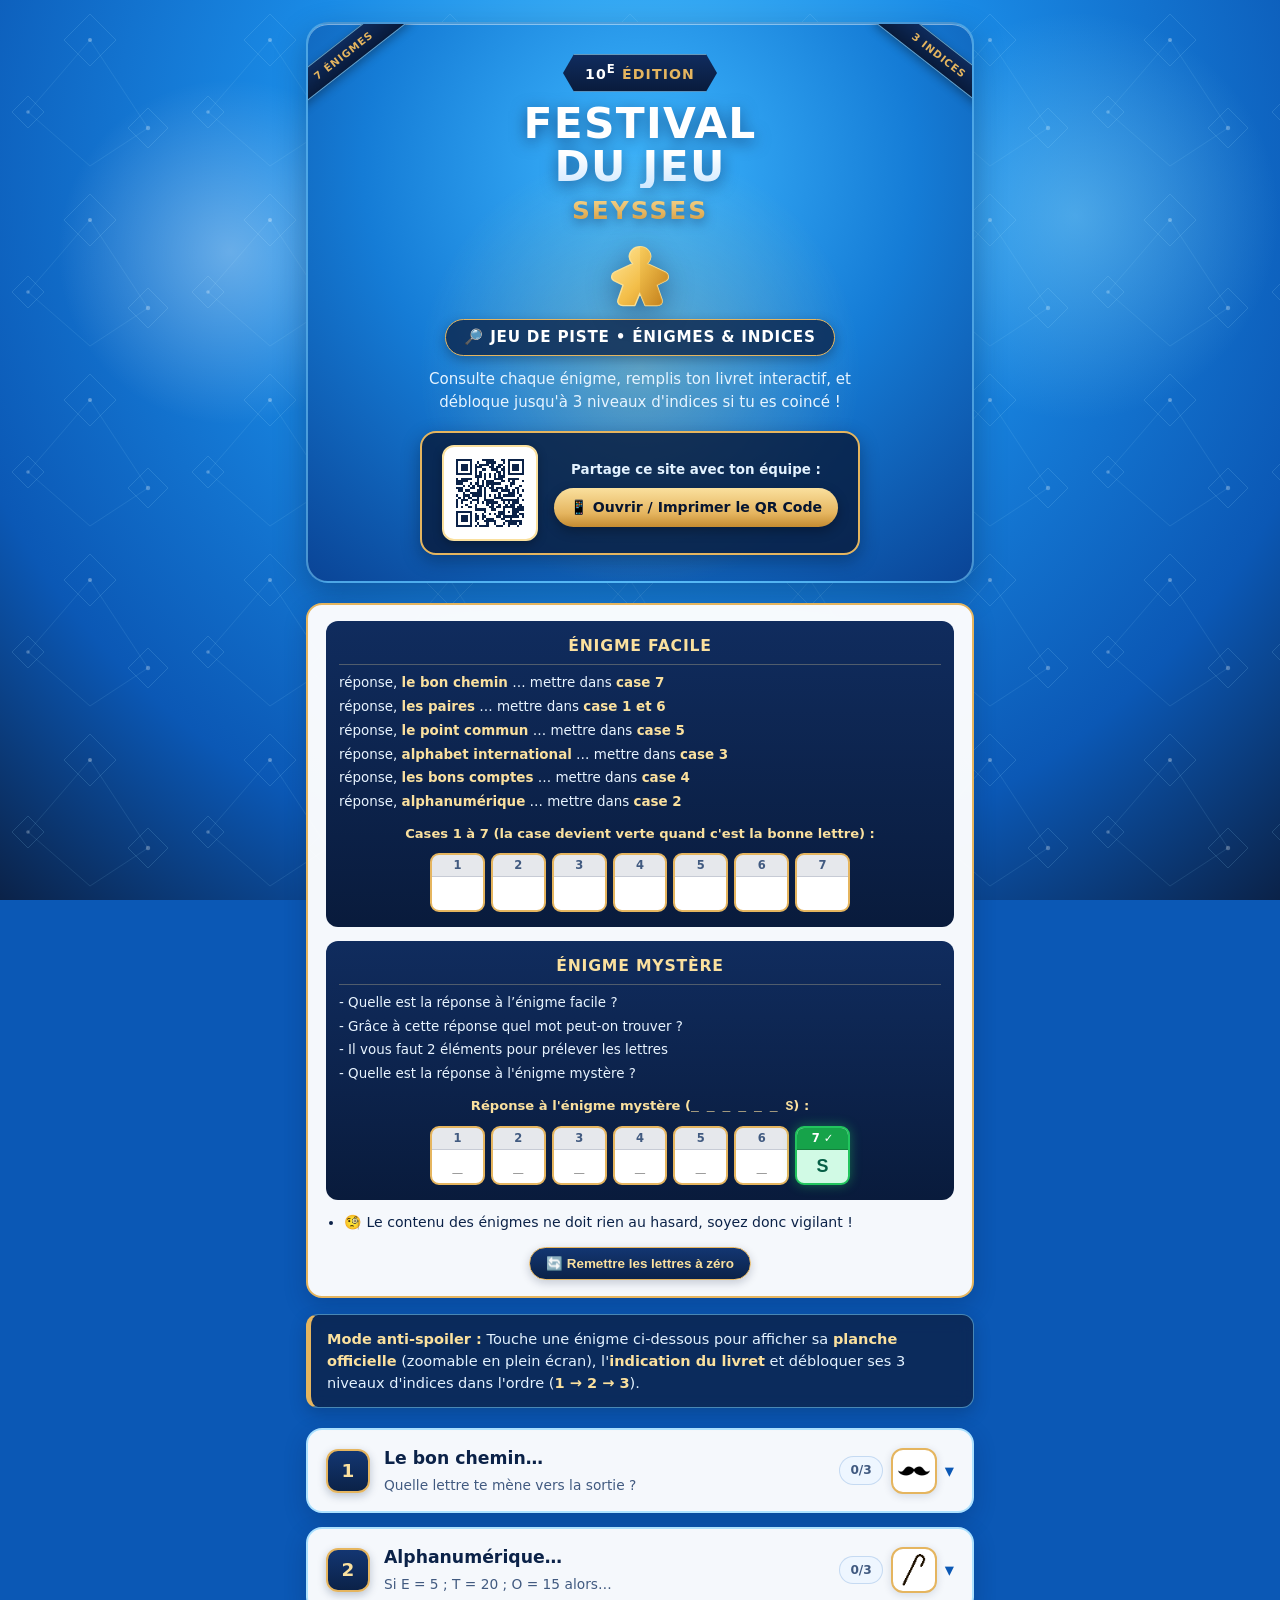
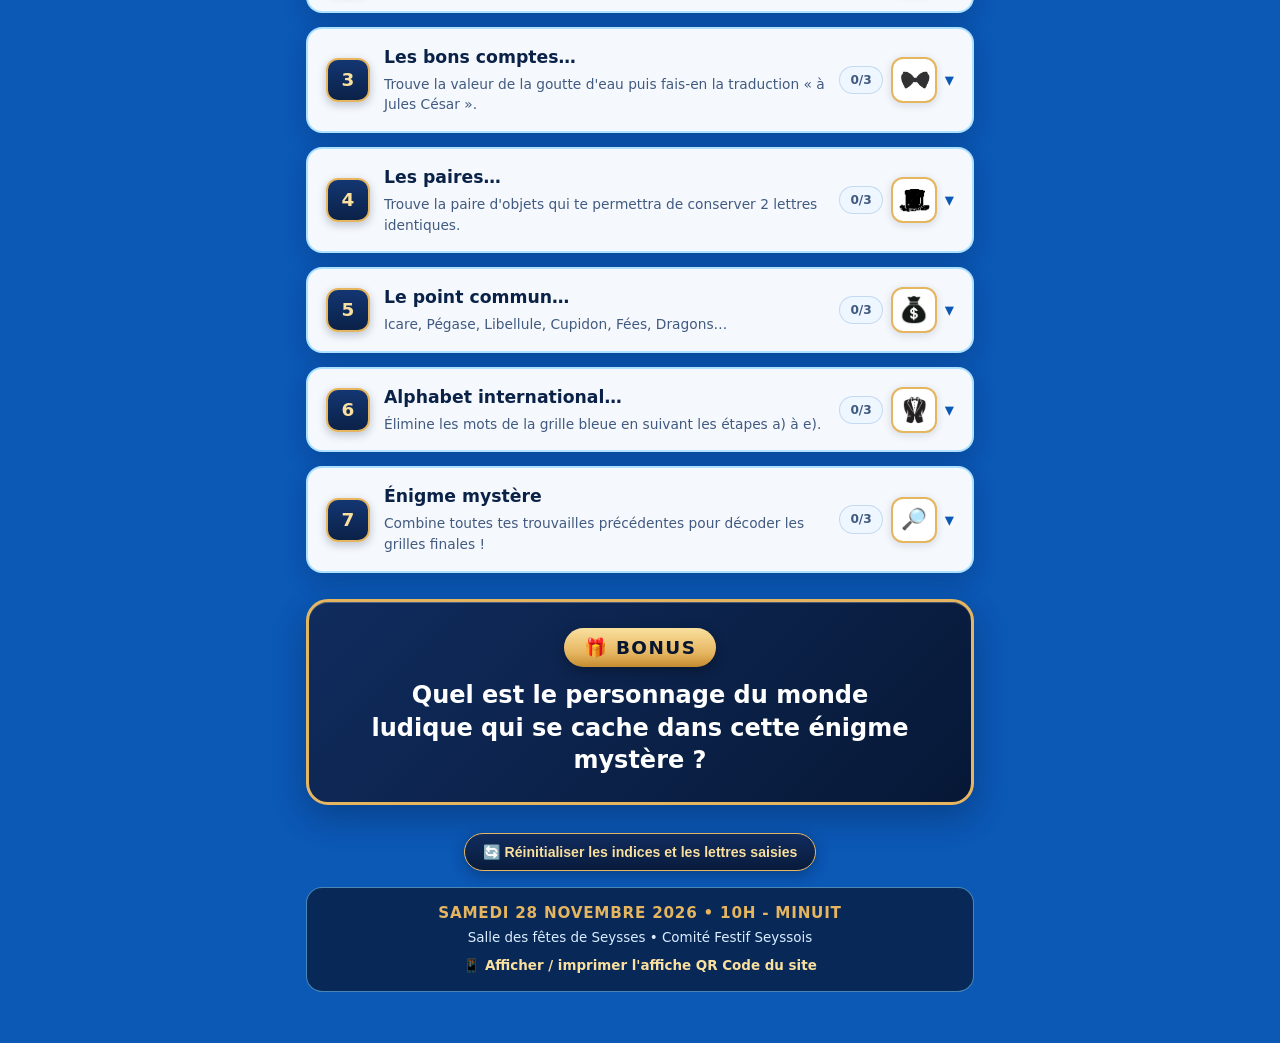
==== commit 477d4d32: "update of prison" ====
--- a/index.html
+++ b/index.html
@@ -4,7 +4,7 @@
   <meta charset="UTF-8" />
   <meta name="viewport" content="width=device-width, initial-scale=1.0" />
   <title>Indices — Jeu de Piste | Festival du Jeu de Seysses 2026</title>
-  <link rel="stylesheet" href="style.css" />
+  <link rel="stylesheet" href="style.css?v=20261122-4" />
 </head>
 <body>
   <main class="container">
@@ -116,35 +116,6 @@
           🔄 Remettre les lettres à zéro
         </button>
       </div>
-
-      <!-- Modale Prison Monopoly avec barreaux uniquement par-dessus la zone de saisie des lettres -->
-      <div class="jail-modal" id="jail-modal" hidden role="alert" aria-live="polite" aria-labelledby="jail-modal-title">
-        <div class="jail-bars-overlay" aria-hidden="true">
-          <div class="jail-crossbar top"></div>
-          <div class="jail-bars-row">
-            <span class="jail-bar"></span>
-            <span class="jail-bar"></span>
-            <span class="jail-bar"></span>
-            <span class="jail-bar"></span>
-            <span class="jail-bar"></span>
-            <span class="jail-bar"></span>
-            <span class="jail-bar"></span>
-          </div>
-          <div class="jail-crossbar bottom"></div>
-        </div>
-
-        <div class="jail-modal-card">
-          <div class="jail-modal-badge">🚔 ALLEZ EN PRISON !</div>
-          <h2 class="jail-modal-title" id="jail-modal-title">Pas de lettres au hasard !</h2>
-          <p class="jail-modal-text">
-            Tu as tenté plusieurs mauvaises lettres de suite…
-          </p>
-          <div class="jail-countdown-box">
-            <span class="jail-countdown-label">Libération dans</span>
-            <strong class="jail-countdown-time" id="jail-timer">0:30</strong>
-          </div>
-        </div>
-      </div>
     </section>
 
     <section class="intro-banner" aria-label="Mode d'emploi">
@@ -192,8 +163,37 @@
     </div>
   </div>
 
-  <script src="indices.js"></script>
-  <script src="qrcode-lib.js"></script>
+  <!-- Modale Prison Monopoly plein écran avec barreaux -->
+  <div class="jail-modal" id="jail-modal" hidden role="dialog" aria-modal="true" aria-labelledby="jail-modal-title">
+    <div class="jail-bars-overlay" aria-hidden="true">
+      <div class="jail-crossbar top"></div>
+      <div class="jail-bars-row">
+        <span class="jail-bar"></span>
+        <span class="jail-bar"></span>
+        <span class="jail-bar"></span>
+        <span class="jail-bar"></span>
+        <span class="jail-bar"></span>
+        <span class="jail-bar"></span>
+        <span class="jail-bar"></span>
+      </div>
+      <div class="jail-crossbar bottom"></div>
+    </div>
+
+    <div class="jail-modal-card">
+      <div class="jail-modal-badge">🚔 ALLEZ EN PRISON !</div>
+      <h2 class="jail-modal-title" id="jail-modal-title">Pas de lettres au hasard !</h2>
+      <p class="jail-modal-text">
+        Tu as tenté plusieurs mauvaises lettres de suite…
+      </p>
+      <div class="jail-countdown-box">
+        <span class="jail-countdown-label">Libération dans</span>
+        <strong class="jail-countdown-time" id="jail-timer">0:30</strong>
+      </div>
+    </div>
+  </div>
+
+  <script src="indices.js?v=20261122-4"></script>
+  <script src="qrcode-lib.js?v=20261122-4"></script>
   <script>
     (function () {
       const STORAGE_KEY = "seysses2026_indices_state_v1";
@@ -391,6 +391,9 @@
             saveAntiCheat();
           }
           jailAlertEl.hidden = true;
+          if (lightboxEl.hidden) {
+            document.body.style.overflow = "";
+          }
           if (jailIntervalId) {
             clearInterval(jailIntervalId);
             jailIntervalId = null;
@@ -403,6 +406,7 @@
         const remainingSec = Math.max(1, Math.ceil((antiCheat.lockUntil - Date.now()) / 1000));
         jailTimerEl.textContent = formatSeconds(remainingSec);
         jailAlertEl.hidden = false;
+        document.body.style.overflow = "hidden";
 
         if (!jailIntervalId) {
           jailIntervalId = setInterval(syncJailUi, 500);
@@ -412,8 +416,8 @@
       function triggerJail(cellKey) {
         const countForCell = (antiCheat.jailCountByCell[cellKey] || 0) + 1;
         antiCheat.jailCountByCell[cellKey] = countForCell;
-        // Démarre à 30 s pour chaque case, puis plafonne à 1 min (60 s)
-        const durationSec = countForCell === 1 ? 30 : 60;
+        // Temps de prison plafonné à 30 s
+        const durationSec = 30;
         antiCheat.lockUntil = Date.now() + durationSec * 1000;
         antiCheat.wrongByCell[cellKey] = 0;
         saveAntiCheat();
--- a/style.css
+++ b/style.css
@@ -730,19 +730,18 @@
   background: rgba(255, 248, 227, 0.7);
 }
 
-/* Modale Prison Monopoly avec barreaux par-dessus le bloc de saisie des lettres uniquement */
+/* Modale Prison Monopoly plein écran avec barreaux métalliques */
 .jail-modal {
-  position: absolute;
+  position: fixed;
   inset: 0;
-  z-index: 25;
-  background: rgba(5, 14, 32, 0.84);
-  backdrop-filter: blur(4px);
+  z-index: 1500;
+  background: rgba(5, 14, 32, 0.86);
+  backdrop-filter: blur(5px);
   display: flex;
   align-items: center;
   justify-content: center;
-  padding: 18px;
+  padding: 20px;
   overflow: hidden;
-  border-radius: inherit;
 }
 
 .jail-modal[hidden] {
@@ -780,11 +779,11 @@
 }
 
 .jail-crossbar.top {
-  margin-top: 18px;
+  margin-top: 8vh;
 }
 
 .jail-crossbar.bottom {
-  margin-bottom: 18px;
+  margin-bottom: 8vh;
 }
 
 .jail-bars-row {
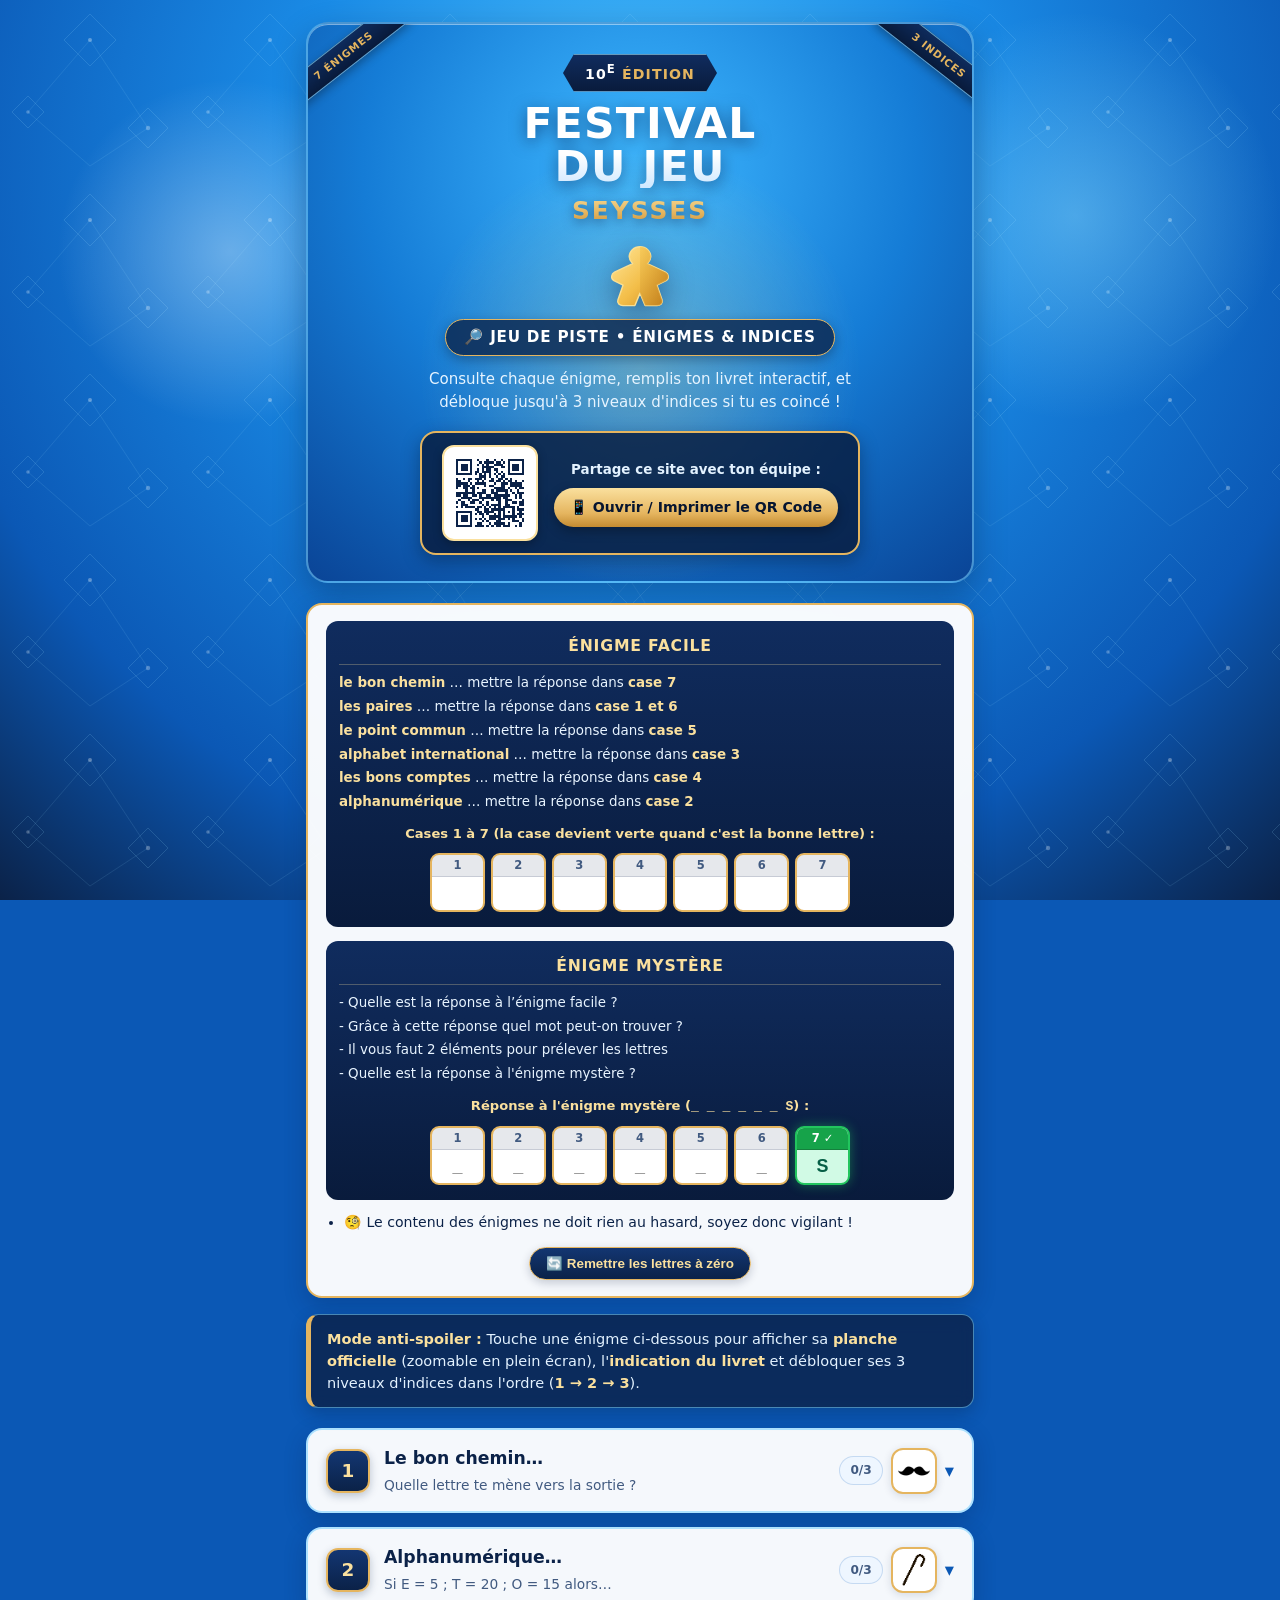
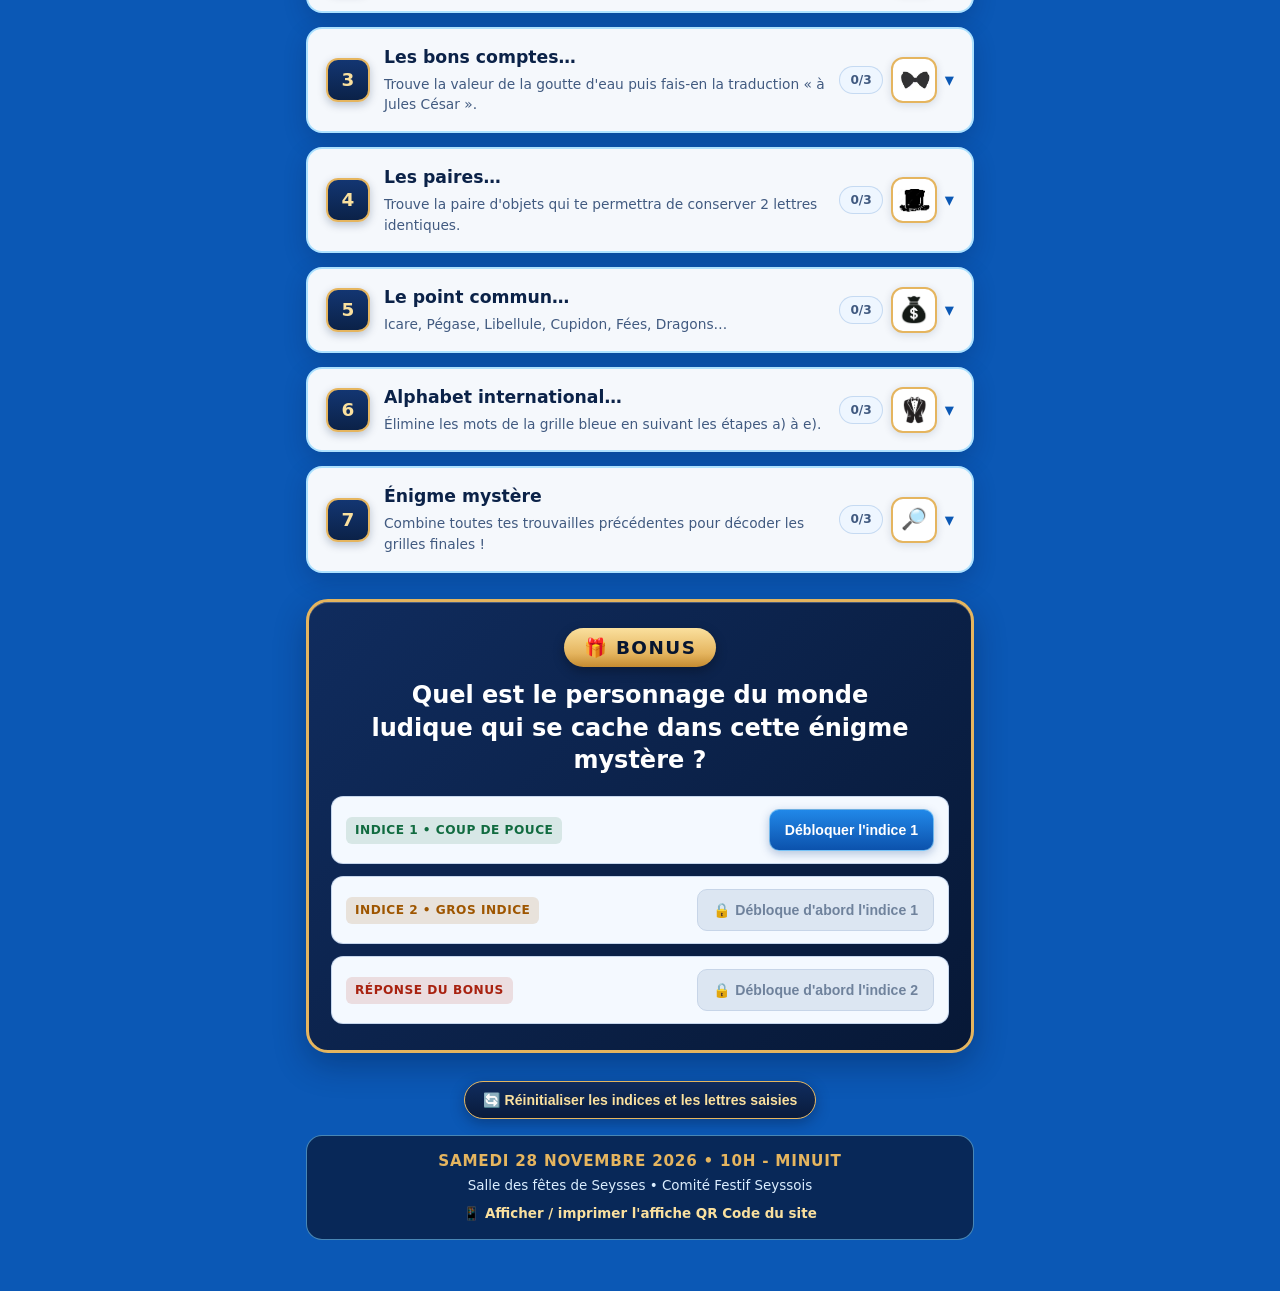
==== commit 0e3b4e79: "added hints to bonus" ====
--- a/index.html
+++ b/index.html
@@ -4,7 +4,7 @@
   <meta charset="UTF-8" />
   <meta name="viewport" content="width=device-width, initial-scale=1.0" />
   <title>Indices — Jeu de Piste | Festival du Jeu de Seysses 2026</title>
-  <link rel="stylesheet" href="style.css?v=20261122-4" />
+  <link rel="stylesheet" href="style.css?v=20261122-7" />
 </head>
 <body>
   <main class="container">
@@ -72,12 +72,12 @@
         <div class="easy-grid-block">
           <h2 class="booklet-col-title">Énigme facile</h2>
           <ul class="booklet-mapping-list">
-            <li>réponse, <strong>le bon chemin</strong> … mettre dans <strong>case 7</strong></li>
-            <li>réponse, <strong>les paires</strong> … mettre dans <strong>case 1 et 6</strong></li>
-            <li>réponse, <strong>le point commun</strong> … mettre dans <strong>case 5</strong></li>
-            <li>réponse, <strong>alphabet international</strong> … mettre dans <strong>case 3</strong></li>
-            <li>réponse, <strong>les bons comptes</strong> … mettre dans <strong>case 4</strong></li>
-            <li>réponse, <strong>alphanumérique</strong> … mettre dans <strong>case 2</strong></li>
+            <li> <strong>le bon chemin</strong> … mettre la réponse dans <strong>case 7</strong></li>
+            <li> <strong>les paires</strong> … mettre la réponse dans <strong>case 1 et 6</strong></li>
+            <li> <strong>le point commun</strong> … mettre la réponse dans <strong>case 5</strong></li>
+            <li> <strong>alphabet international</strong> … mettre la réponse dans <strong>case 3</strong></li>
+            <li> <strong>les bons comptes</strong> … mettre la réponse dans <strong>case 4</strong></li>
+            <li> <strong>alphanumérique</strong> … mettre la réponse dans <strong>case 2</strong></li>
           </ul>
 
           <div class="easy-grid-label">
@@ -130,6 +130,7 @@
       <p class="bonus-finale-question" id="bonus-question">
         Quel est le personnage du monde ludique qui se cache dans cette énigme mystère ?
       </p>
+      <div class="hints-stack bonus-hints-stack" id="bonus-hints"></div>
     </section>
 
     <footer class="footer-actions">
@@ -192,8 +193,8 @@
     </div>
   </div>
 
-  <script src="indices.js?v=20261122-4"></script>
-  <script src="qrcode-lib.js?v=20261122-4"></script>
+  <script src="indices.js?v=20261122-7"></script>
+  <script src="qrcode-lib.js?v=20261122-7"></script>
   <script>
     (function () {
       const STORAGE_KEY = "seysses2026_indices_state_v1";
@@ -821,6 +822,79 @@
         });
       }
 
+      function renderBonusHints() {
+        const bonusContainer = document.getElementById("bonus-hints");
+        if (!bonusContainer) return;
+        bonusContainer.innerHTML = "";
+        const bonusList = config.indicesBonus || [];
+        if (!bonusList.length) return;
+
+        const bonusLevelLabels = [
+          "Indice 1 • Coup de pouce",
+          "Indice 2 • Gros indice",
+          "Réponse du Bonus"
+        ];
+        const bonusBtnLabels = [
+          "Débloquer l'indice 1",
+          "Débloquer l'indice 2",
+          "Voir la réponse du Bonus"
+        ];
+        const revealed = getRevealedCount("bonus");
+
+        bonusList.slice(0, 3).forEach((texte, idx) => {
+          const levelNum = idx + 1;
+          const isRevealed = revealed >= levelNum;
+          const canUnlock = revealed === idx;
+
+          const slot = document.createElement("div");
+          slot.className = "hint-slot level-" + levelNum + (isRevealed ? " revealed" : "");
+
+          const topRow = document.createElement("div");
+          topRow.className = "hint-top";
+
+          const badge = document.createElement("span");
+          badge.className = "level-badge";
+          badge.textContent = bonusLevelLabels[idx] || ("Indice " + levelNum);
+          topRow.appendChild(badge);
+
+          if (!isRevealed) {
+            const btn = document.createElement("button");
+            btn.type = "button";
+            btn.className = "btn-reveal";
+            btn.disabled = !canUnlock;
+            btn.textContent = canUnlock
+              ? bonusBtnLabels[idx]
+              : "🔒 Débloque d'abord l'indice " + idx;
+            btn.addEventListener("click", () => {
+              setRevealedCount("bonus", levelNum);
+              renderBonusHints();
+            });
+            topRow.appendChild(btn);
+          } else if (revealed === levelNum) {
+            const hideBtn = document.createElement("button");
+            hideBtn.type = "button";
+            hideBtn.className = "btn-hide-hint";
+            hideBtn.textContent = "Masquer";
+            hideBtn.addEventListener("click", () => {
+              setRevealedCount("bonus", levelNum - 1);
+              renderBonusHints();
+            });
+            topRow.appendChild(hideBtn);
+          }
+
+          slot.appendChild(topRow);
+
+          if (isRevealed) {
+            const p = document.createElement("p");
+            p.className = "hint-text";
+            p.textContent = texte;
+            slot.appendChild(p);
+          }
+
+          bonusContainer.appendChild(slot);
+        });
+      }
+
       document.getElementById("btn-reset-letters").addEventListener("click", () => {
         if (isJailed()) {
           window.alert("🚔 Hop là ! Attends la fin de la pénalité avant de remettre les lettres à zéro.");
@@ -858,12 +932,14 @@
         renderEasyGrid();
         renderMysteryGrid();
         render();
+        renderBonusHints();
       });
 
       syncJailUi();
       renderEasyGrid();
       renderMysteryGrid();
       render();
+      renderBonusHints();
     })();
   </script>
 </body>
--- a/style.css
+++ b/style.css
@@ -1446,6 +1446,11 @@
   color: #ffffff;
 }
 
+.bonus-hints-stack {
+  margin-top: 20px;
+  text-align: left;
+}
+
 /* ==========================================================================
    PIED DE PAGE FAÇON BAS D'AFFICHE
    ========================================================================== */
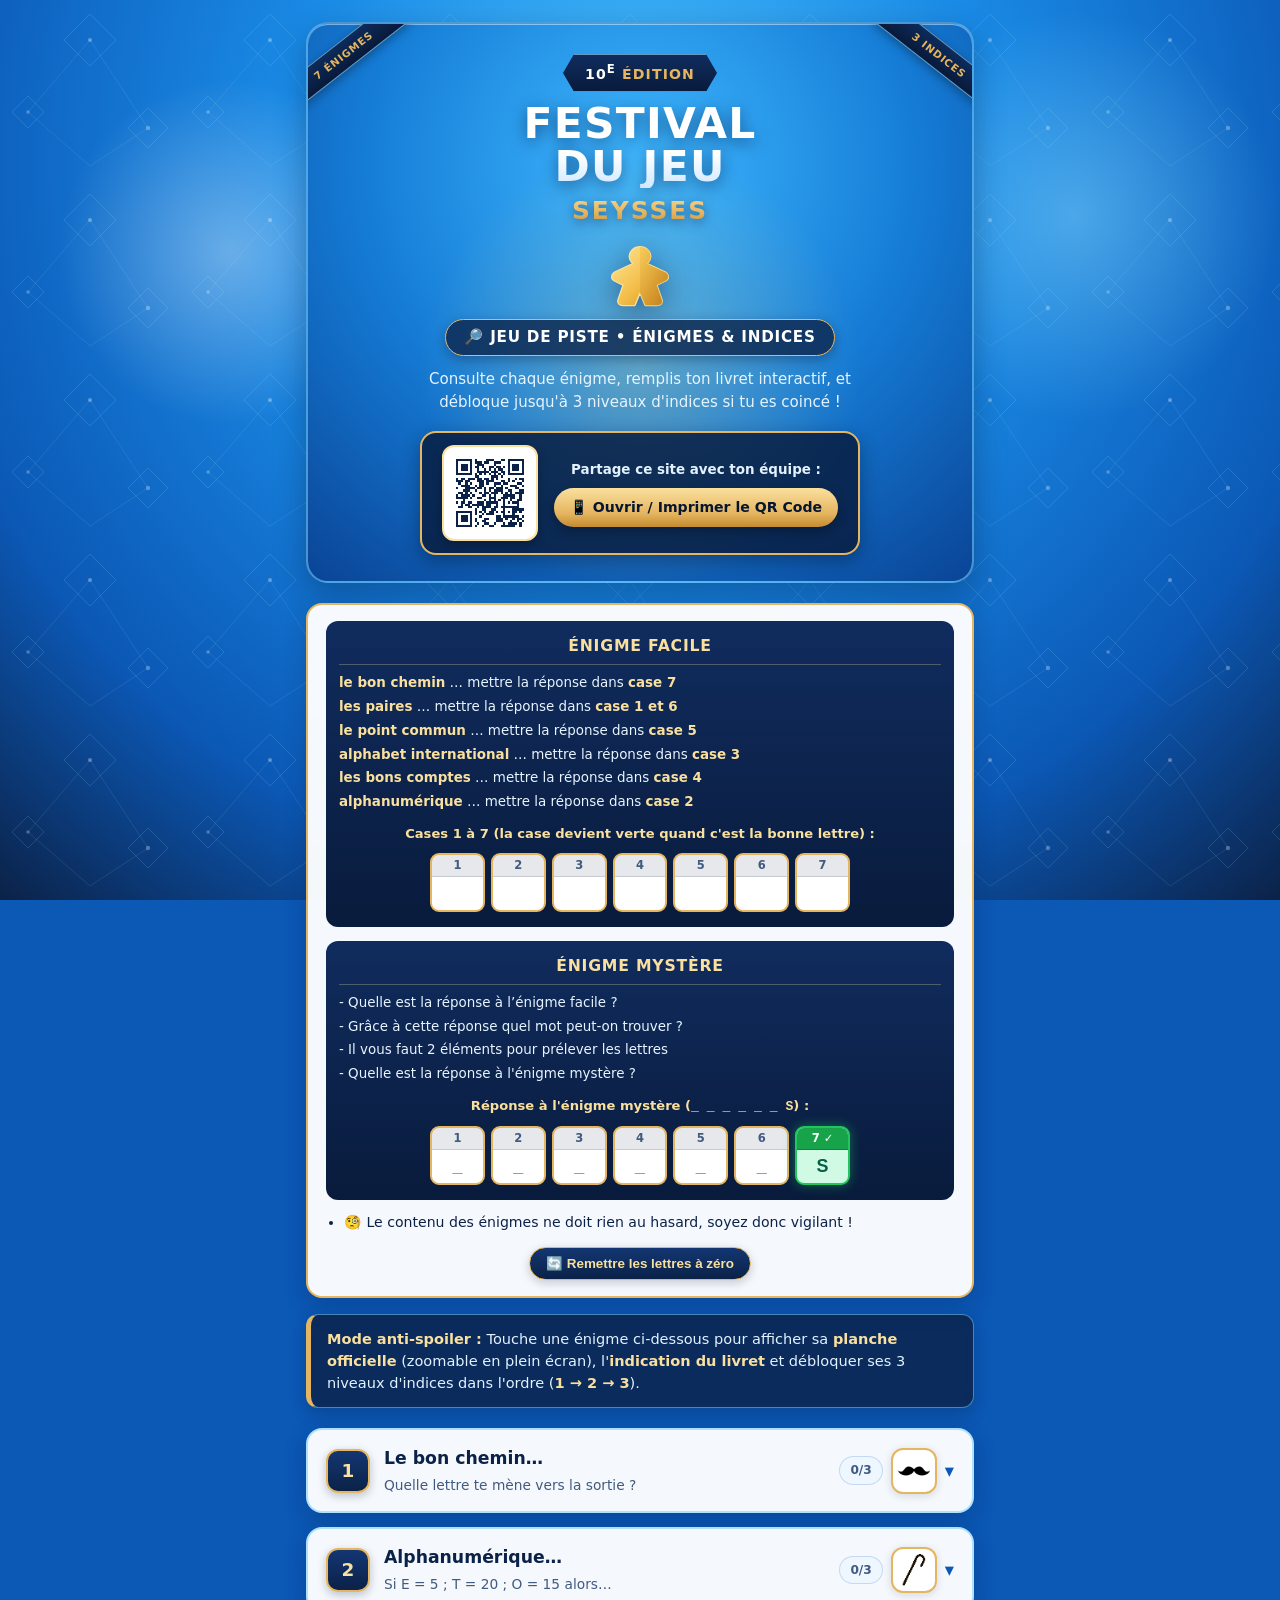
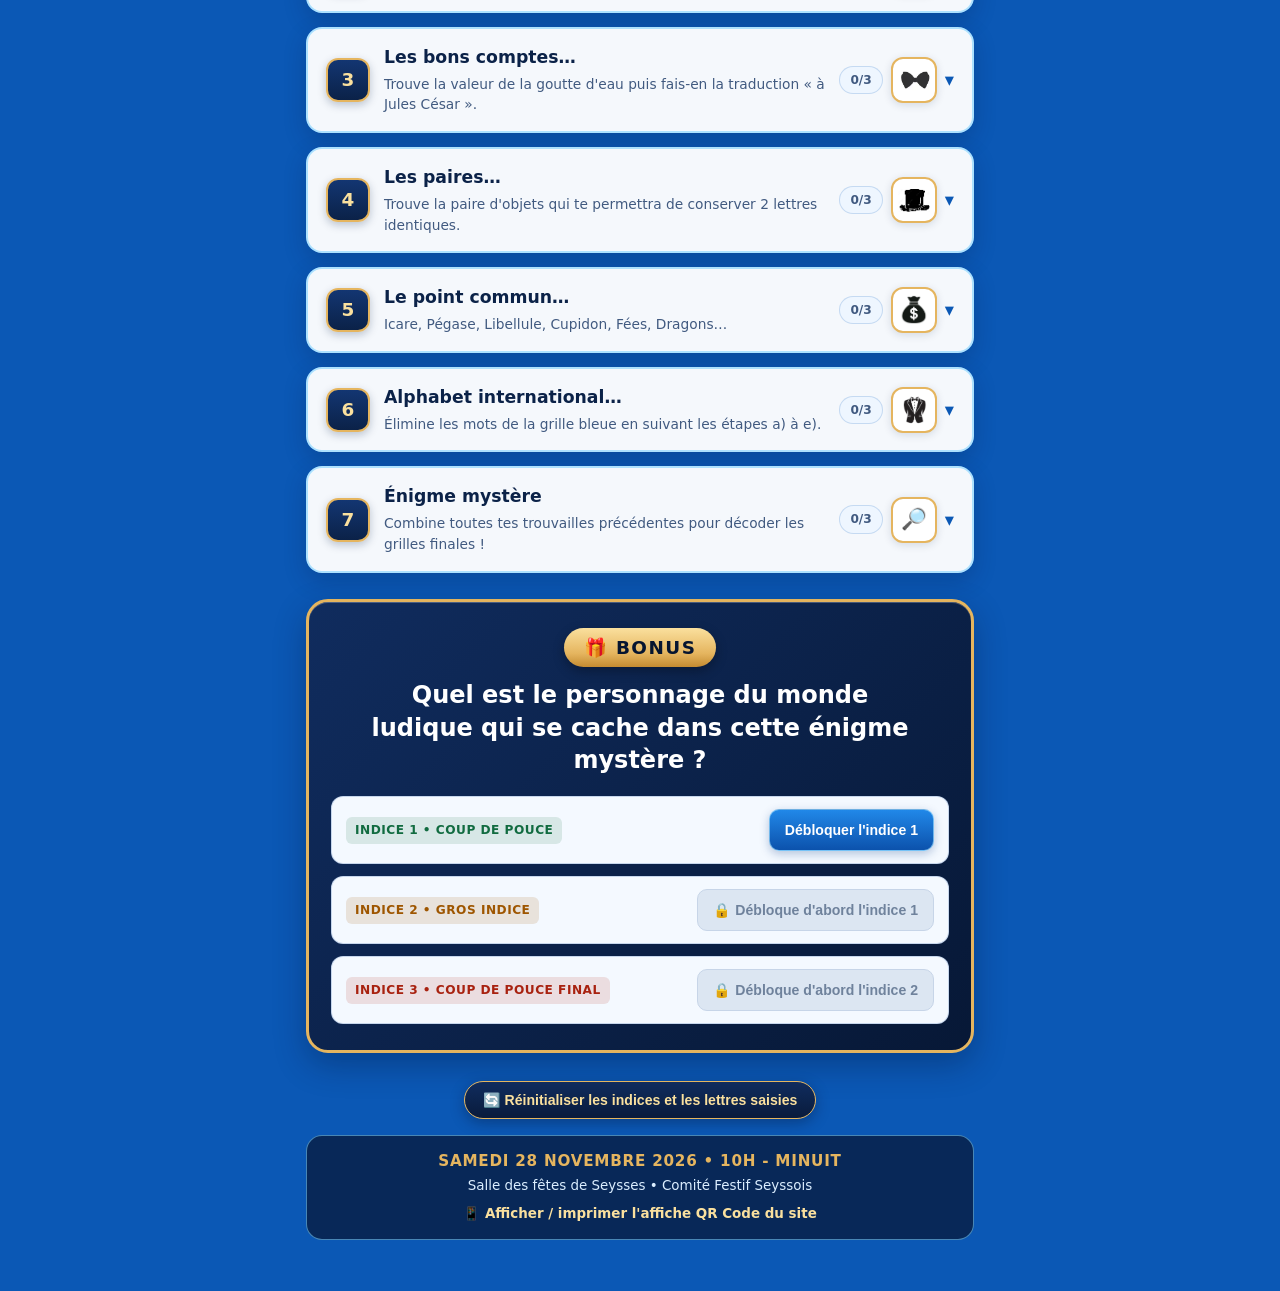
==== commit 137bbc81: "editorials" ====
--- a/index.html
+++ b/index.html
@@ -3,8 +3,13 @@
 <head>
   <meta charset="UTF-8" />
   <meta name="viewport" content="width=device-width, initial-scale=1.0" />
+  <meta
+    http-equiv="Content-Security-Policy"
+    content="default-src 'self'; script-src 'self'; style-src 'self' 'unsafe-inline'; img-src 'self' data:; object-src 'none'; base-uri 'self'; form-action 'none';"
+  />
+  <meta name="referrer" content="strict-origin-when-cross-origin" />
   <title>Indices — Jeu de Piste | Festival du Jeu de Seysses 2026</title>
-  <link rel="stylesheet" href="style.css?v=20261122-7" />
+  <link rel="stylesheet" href="style.css?v=20261122-8" />
 </head>
 <body>
   <main class="container">
@@ -72,12 +77,12 @@
         <div class="easy-grid-block">
           <h2 class="booklet-col-title">Énigme facile</h2>
           <ul class="booklet-mapping-list">
-            <li> <strong>le bon chemin</strong> … mettre la réponse dans <strong>case 7</strong></li>
-            <li> <strong>les paires</strong> … mettre la réponse dans <strong>case 1 et 6</strong></li>
-            <li> <strong>le point commun</strong> … mettre la réponse dans <strong>case 5</strong></li>
-            <li> <strong>alphabet international</strong> … mettre la réponse dans <strong>case 3</strong></li>
-            <li> <strong>les bons comptes</strong> … mettre la réponse dans <strong>case 4</strong></li>
-            <li> <strong>alphanumérique</strong> … mettre la réponse dans <strong>case 2</strong></li>
+            <li><strong>le bon chemin</strong> … mettre la réponse dans <strong>case 7</strong></li>
+            <li><strong>les paires</strong> … mettre la réponse dans <strong>case 1 et 6</strong></li>
+            <li><strong>le point commun</strong> … mettre la réponse dans <strong>case 5</strong></li>
+            <li><strong>alphabet international</strong> … mettre la réponse dans <strong>case 3</strong></li>
+            <li><strong>les bons comptes</strong> … mettre la réponse dans <strong>case 4</strong></li>
+            <li><strong>alphanumérique</strong> … mettre la réponse dans <strong>case 2</strong></li>
           </ul>
 
           <div class="easy-grid-label">
@@ -130,7 +135,7 @@
       <p class="bonus-finale-question" id="bonus-question">
         Quel est le personnage du monde ludique qui se cache dans cette énigme mystère ?
       </p>
-      <div class="hints-stack bonus-hints-stack" id="bonus-hints"></div>
+      <div id="bonus-hints"></div>
     </section>
 
     <footer class="footer-actions">
@@ -160,7 +165,7 @@
       </div>
     </div>
     <div class="lightbox-viewport" id="lightbox-viewport">
-      <img id="lightbox-img" src="" alt="" />
+      <img id="lightbox-img" alt="" />
     </div>
   </div>
 
@@ -193,754 +198,11 @@
     </div>
   </div>
 
-  <script src="indices.js?v=20261122-7"></script>
-  <script src="qrcode-lib.js?v=20261122-7"></script>
-  <script>
-    (function () {
-      const STORAGE_KEY = "seysses2026_indices_state_v1";
-      const GRID_STORAGE_KEY = "seysses2026_easy_grid_v1";
-      const MYSTERY_STORAGE_KEY = "seysses2026_mystery_grid_v1";
-      const ANTICHEAT_STORAGE_KEY = "seysses2026_anticheat_v1";
-      const config = window.JEU_DE_PISTE_CONFIG;
-      const targetWord = normalizeLetter(config.motEnigmeFacile || "ETOILES");
-      const mysteryWord = normalizeLetter(config.motEnigmeMystere || "SEYSSES");
-
-      const listEl = document.getElementById("enigma-list");
-      const tipsEl = document.getElementById("booklet-tips");
-      const gridEl = document.getElementById("easy-grid");
-      const gridCompleteEl = document.getElementById("easy-grid-complete");
-      const mysteryGridEl = document.getElementById("mystery-grid");
-      const mysteryCompleteEl = document.getElementById("mystery-grid-complete");
-      const jailAlertEl = document.getElementById("jail-modal");
-      const jailTimerEl = document.getElementById("jail-timer");
-
-      // Éléments Lightbox plein écran
-      const lightboxEl = document.getElementById("svg-lightbox");
-      const lightboxImg = document.getElementById("lightbox-img");
-      const lightboxTitle = document.getElementById("lightbox-title");
-      const lightboxViewport = document.getElementById("lightbox-viewport");
-      const zoomResetBtn = document.getElementById("lightbox-zoom-reset");
-      let currentZoom = 1;
-
-      const levelLabels = [
-        "Indice 1 • Coup de pouce léger",
-        "Indice 2 • Piste précise",
-        "Indice 3 • Gros indice"
-      ];
-      const buttonLabels = [
-        "Débloquer l'indice 1",
-        "Débloquer l'indice 2",
-        "Débloquer l'indice 3 (gros indice)"
-      ];
-
-      function normalizeLetter(str) {
-        return String(str || "")
-          .normalize("NFD")
-          .replace(/[\u0300-\u036f]/g, "")
-          .replace(/[^a-zA-Z]/g, "")
-          .toUpperCase();
-      }
-
-      function readPersisted(key) {
-        try {
-          const val = localStorage.getItem(key);
-          if (val !== null) return JSON.parse(val);
-        } catch (_) {}
-        try {
-          const val = sessionStorage.getItem(key);
-          if (val !== null) return JSON.parse(val);
-        } catch (_) {}
-        return null;
-      }
-
-      function writePersisted(key, value) {
-        const serialized = JSON.stringify(value);
-        try {
-          localStorage.setItem(key, serialized);
-        } catch (_) {}
-        try {
-          sessionStorage.setItem(key, serialized);
-        } catch (_) {}
-      }
-
-      function applyZoom(zoom) {
-        currentZoom = Math.min(3.5, Math.max(0.75, Number(zoom.toFixed(2))));
-        lightboxImg.style.width = Math.round(currentZoom * 100) + "%";
-        zoomResetBtn.textContent = Math.round(currentZoom * 100) + "%";
-      }
-
-      function openLightbox(src, title) {
-        lightboxImg.src = src;
-        lightboxImg.alt = title;
-        lightboxTitle.textContent = title;
-        applyZoom(1);
-        lightboxEl.hidden = false;
-        document.body.style.overflow = "hidden";
-      }
-
-      function closeLightbox() {
-        lightboxEl.hidden = true;
-        lightboxImg.src = "";
-        document.body.style.overflow = "";
-      }
-
-      document.getElementById("lightbox-close").addEventListener("click", closeLightbox);
-      document.getElementById("lightbox-zoom-in").addEventListener("click", () => applyZoom(currentZoom + 0.35));
-      document.getElementById("lightbox-zoom-out").addEventListener("click", () => applyZoom(currentZoom - 0.35));
-      zoomResetBtn.addEventListener("click", () => applyZoom(1));
-      lightboxViewport.addEventListener("click", (e) => {
-        if (e.target === lightboxViewport) closeLightbox();
-      });
-      document.addEventListener("keydown", (e) => {
-        if (e.key === "Escape" && !lightboxEl.hidden) closeLightbox();
-      });
-
-      // Affichage des conseils généraux du livret
-      (config.conseilsLivret || []).forEach((tip) => {
-        const li = document.createElement("li");
-        li.textContent = tip;
-        tipsEl.appendChild(li);
-      });
-
-      if (config.questionBonus) {
-        document.getElementById("bonus-question").textContent = config.questionBonus;
-      }
-
-      // Génération du QR Code directement dans l'en-tête
-      const heroQrEl = document.getElementById("hero-qr-thumb");
-      if (heroQrEl && window.SimpleQR) {
-        const isPublicWeb =
-          (location.protocol === "https:" || location.protocol === "http:") &&
-          location.hostname !== "localhost" &&
-          location.hostname !== "127.0.0.1";
-        const qrTargetUrl = isPublicWeb
-          ? new URL("index.html", location.href).href.replace(/index\.html$/, "")
-          : (config.urlSiteParDefaut || "https://monpseudoestpris.github.io/JeuDePiste2026/");
-        try {
-          heroQrEl.innerHTML = window.SimpleQR.toSvgString(qrTargetUrl, 3);
-        } catch (_) {}
-      }
-
-      let savedState = readPersisted(STORAGE_KEY);
-      if (!savedState || typeof savedState !== "object") {
-        savedState = {};
-      }
-
-      let gridState = readPersisted(GRID_STORAGE_KEY);
-      if (!Array.isArray(gridState) || gridState.length !== 7) {
-        gridState = ["", "", "", "", "", "", ""];
-      } else {
-        gridState = gridState.map((ch) => normalizeLetter(ch).slice(-1));
-      }
-
-      let mysteryState = readPersisted(MYSTERY_STORAGE_KEY);
-      if (!Array.isArray(mysteryState) || mysteryState.length !== 6) {
-        mysteryState = ["", "", "", "", "", ""];
-      } else {
-        mysteryState = mysteryState.map((ch) => normalizeLetter(ch).slice(-1));
-      }
-
-      let antiCheat = readPersisted(ANTICHEAT_STORAGE_KEY);
-      if (!antiCheat || typeof antiCheat !== "object") {
-        antiCheat = { lockUntil: 0, jailCountByCell: {}, wrongByCell: {}, lastAttemptByCell: {} };
-      } else {
-        antiCheat.lockUntil = Number(antiCheat.lockUntil || 0);
-        if (!antiCheat.jailCountByCell || typeof antiCheat.jailCountByCell !== "object") {
-          antiCheat.jailCountByCell = {};
-        }
-        if (!antiCheat.wrongByCell || typeof antiCheat.wrongByCell !== "object") {
-          antiCheat.wrongByCell = {};
-        }
-        if (!antiCheat.lastAttemptByCell || typeof antiCheat.lastAttemptByCell !== "object") {
-          antiCheat.lastAttemptByCell = {};
-        }
-      }
-
-      let jailIntervalId = null;
-      let openCardId = null;
-
-      function saveState() {
-        writePersisted(STORAGE_KEY, savedState);
-      }
-
-      function saveGrid() {
-        writePersisted(GRID_STORAGE_KEY, gridState);
-      }
-
-      function saveMysteryGrid() {
-        writePersisted(MYSTERY_STORAGE_KEY, mysteryState);
-      }
-
-      function saveAntiCheat() {
-        writePersisted(ANTICHEAT_STORAGE_KEY, antiCheat);
-      }
-
-      function isJailed() {
-        return antiCheat.lockUntil > Date.now();
-      }
-
-      function formatSeconds(totalSec) {
-        const m = Math.floor(totalSec / 60);
-        const s = totalSec % 60;
-        return m + ":" + (s < 10 ? "0" + s : String(s));
-      }
-
-      function syncJailUi() {
-        if (!isJailed()) {
-          if (antiCheat.lockUntil !== 0) {
-            antiCheat.lockUntil = 0;
-            saveAntiCheat();
-          }
-          jailAlertEl.hidden = true;
-          if (lightboxEl.hidden) {
-            document.body.style.overflow = "";
-          }
-          if (jailIntervalId) {
-            clearInterval(jailIntervalId);
-            jailIntervalId = null;
-            renderEasyGrid();
-            renderMysteryGrid();
-          }
-          return;
-        }
-
-        const remainingSec = Math.max(1, Math.ceil((antiCheat.lockUntil - Date.now()) / 1000));
-        jailTimerEl.textContent = formatSeconds(remainingSec);
-        jailAlertEl.hidden = false;
-        document.body.style.overflow = "hidden";
-
-        if (!jailIntervalId) {
-          jailIntervalId = setInterval(syncJailUi, 500);
-        }
-      }
-
-      function triggerJail(cellKey) {
-        const countForCell = (antiCheat.jailCountByCell[cellKey] || 0) + 1;
-        antiCheat.jailCountByCell[cellKey] = countForCell;
-        // Temps de prison plafonné à 30 s
-        const durationSec = 30;
-        antiCheat.lockUntil = Date.now() + durationSec * 1000;
-        antiCheat.wrongByCell[cellKey] = 0;
-        saveAntiCheat();
-
-        if (document.activeElement && typeof document.activeElement.blur === "function") {
-          document.activeElement.blur();
-        }
-        syncJailUi();
-        renderEasyGrid();
-        renderMysteryGrid();
-      }
-
-      const ATTEMPT_WINDOW_MS = 60 * 1000; // Si plus de 60 s s'écoulent entre 2 essais sur une case, le compteur d'erreurs repart à zéro
-
-      function handleLetterAttempt(cellKey, prevVal, newVal, expectedVal) {
-        if (!newVal || newVal === prevVal) return false;
-        const now = Date.now();
-        if (newVal === expectedVal) {
-          antiCheat.wrongByCell[cellKey] = 0;
-          antiCheat.lastAttemptByCell[cellKey] = now;
-          saveAntiCheat();
-          return false;
-        }
-        const lastTime = Number(antiCheat.lastAttemptByCell[cellKey] || 0);
-        if (lastTime && now - lastTime > ATTEMPT_WINDOW_MS) {
-          antiCheat.wrongByCell[cellKey] = 0;
-        }
-        antiCheat.lastAttemptByCell[cellKey] = now;
-        antiCheat.wrongByCell[cellKey] = (antiCheat.wrongByCell[cellKey] || 0) + 1;
-        if (antiCheat.wrongByCell[cellKey] >= 3) {
-          triggerJail(cellKey);
-          return true;
-        }
-        saveAntiCheat();
-        return false;
-      }
-
-      function isCellCorrect(index) {
-        return Boolean(gridState[index]) && gridState[index] === targetWord[index];
-      }
-
-      function isMysteryCellCorrect(index) {
-        return Boolean(mysteryState[index]) && mysteryState[index] === mysteryWord[index];
-      }
-
-      function updateCellVisual(cell, numEl, inp, index) {
-        const val = gridState[index];
-        const correct = isCellCorrect(index);
-        const jailed = isJailed() && !correct;
-        cell.classList.toggle("is-correct", correct);
-        cell.classList.toggle("is-wrong", Boolean(val) && !correct);
-        cell.classList.toggle("is-jailed", jailed);
-        numEl.textContent = correct ? (index + 1) + " ✓" : (jailed ? (index + 1) + " 🔒" : String(index + 1));
-        inp.readOnly = correct;
-        inp.disabled = jailed;
-      }
-
-      function updateCompleteBanner() {
-        const allGood = gridState.every((_, idx) => isCellCorrect(idx));
-        gridCompleteEl.hidden = !allGood;
-      }
-
-      function renderEasyGrid() {
-        gridEl.innerHTML = "";
-        for (let i = 0; i < 7; i++) {
-          const cell = document.createElement("div");
-          cell.className = "easy-cell";
-
-          const num = document.createElement("span");
-          num.className = "easy-cell-num";
-
-          const inp = document.createElement("input");
-          inp.type = "text";
-          inp.inputMode = "text";
-          inp.autocomplete = "off";
-          inp.autocapitalize = "characters";
-          inp.spellcheck = false;
-          inp.maxLength = 2;
-          inp.className = "easy-cell-input";
-          inp.setAttribute("aria-label", "Case " + (i + 1));
-          inp.value = gridState[i] || "";
-
-          updateCellVisual(cell, num, inp, i);
-
-          inp.addEventListener("focus", () => {
-            if (!inp.readOnly && !inp.disabled) inp.select();
-          });
-          inp.addEventListener("input", () => {
-            if (isJailed()) {
-              inp.value = gridState[i] || "";
-              return;
-            }
-            const prev = gridState[i] || "";
-            const clean = normalizeLetter(inp.value);
-            const nextVal = clean ? clean.slice(-1) : "";
-            gridState[i] = nextVal;
-            inp.value = nextVal;
-            saveGrid();
-
-            const sentToJail = handleLetterAttempt("easy_" + i, prev, nextVal, targetWord[i]);
-            if (!sentToJail) {
-              updateCellVisual(cell, num, inp, i);
-              updateCompleteBanner();
-            }
-          });
-
-          cell.appendChild(num);
-          cell.appendChild(inp);
-          gridEl.appendChild(cell);
-        }
-        updateCompleteBanner();
-      }
-
-      function updateMysteryBanner() {
-        const allGood = mysteryState.every((_, idx) => isMysteryCellCorrect(idx));
-        mysteryCompleteEl.hidden = !allGood;
-      }
-
-      function renderMysteryGrid() {
-        mysteryGridEl.innerHTML = "";
-        for (let i = 0; i < 7; i++) {
-          const cell = document.createElement("div");
-          cell.className = "easy-cell";
-
-          const num = document.createElement("span");
-          num.className = "easy-cell-num";
-
-          const inp = document.createElement("input");
-          inp.type = "text";
-          inp.className = "easy-cell-input";
-
-          if (i === 6) {
-            // 7e lettre "S" déjà donnée (_ _ _ _ _ _ S)
-            cell.classList.add("is-correct");
-            num.textContent = "7 ✓";
-            inp.value = mysteryWord[6] || "S";
-            inp.readOnly = true;
-            inp.tabIndex = -1;
-            inp.setAttribute("aria-label", "Lettre 7 déjà fournie : S");
-          } else {
-            inp.inputMode = "text";
-            inp.autocomplete = "off";
-            inp.autocapitalize = "characters";
-            inp.spellcheck = false;
-            inp.maxLength = 2;
-            inp.placeholder = "_";
-            inp.setAttribute("aria-label", "Lettre " + (i + 1) + " de l'énigme mystère");
-            inp.value = mysteryState[i] || "";
-
-            const refreshMysteryCell = () => {
-              const val = mysteryState[i];
-              const ok = isMysteryCellCorrect(i);
-              const jailed = isJailed() && !ok;
-              cell.classList.toggle("is-correct", ok);
-              cell.classList.toggle("is-wrong", Boolean(val) && !ok);
-              cell.classList.toggle("is-jailed", jailed);
-              num.textContent = ok ? (i + 1) + " ✓" : (jailed ? (i + 1) + " 🔒" : String(i + 1));
-              inp.readOnly = ok;
-              inp.disabled = jailed;
-            };
-            refreshMysteryCell();
-
-            inp.addEventListener("focus", () => {
-              if (!inp.readOnly && !inp.disabled) inp.select();
-            });
-            inp.addEventListener("input", () => {
-              if (isJailed()) {
-                inp.value = mysteryState[i] || "";
-                return;
-              }
-              const prev = mysteryState[i] || "";
-              const clean = normalizeLetter(inp.value);
-              const nextVal = clean ? clean.slice(-1) : "";
-              mysteryState[i] = nextVal;
-              inp.value = nextVal;
-              saveMysteryGrid();
-
-              const sentToJail = handleLetterAttempt("mystery_" + i, prev, nextVal, mysteryWord[i]);
-              if (!sentToJail) {
-                refreshMysteryCell();
-                updateMysteryBanner();
-              }
-            });
-          }
-
-          cell.appendChild(num);
-          cell.appendChild(inp);
-          mysteryGridEl.appendChild(cell);
-        }
-        updateMysteryBanner();
-      }
-
-      function getRevealedCount(enigmaId) {
-        return Number(savedState[enigmaId] || 0);
-      }
-
-      function setRevealedCount(enigmaId, count) {
-        savedState[enigmaId] = count;
-        saveState();
-      }
-
-      function render() {
-        listEl.innerHTML = "";
-
-        config.enigmes.forEach((enigme) => {
-          const revealed = getRevealedCount(enigme.id);
-          const isOpen = openCardId === enigme.id;
-          const svgPath = enigme.image || ("public/JeuDePiste2026_" + enigme.id + ".svg");
-
-          const card = document.createElement("article");
-          card.className = "enigma-card" + (isOpen ? " is-open" : "");
-
-          // En-tête accordéon avec le symbole Monopoly bien en vue en haut à droite
-          const headerBtn = document.createElement("button");
-          headerBtn.type = "button";
-          headerBtn.className = "enigma-header";
-          headerBtn.setAttribute("aria-expanded", isOpen ? "true" : "false");
-
-          const numBadge = document.createElement("div");
-          numBadge.className = "enigma-num";
-          numBadge.textContent = String(enigme.id);
-
-          const titleGroup = document.createElement("div");
-          titleGroup.className = "enigma-title-group";
-
-          const h2 = document.createElement("h2");
-          h2.className = "enigma-title";
-          h2.textContent = enigme.titre;
-
-          const desc = document.createElement("p");
-          desc.className = "enigma-desc";
-          desc.textContent = enigme.description || "";
-
-          titleGroup.appendChild(h2);
-          if (enigme.description) titleGroup.appendChild(desc);
-
-          const meta = document.createElement("div");
-          meta.className = "enigma-meta";
-
-          const pill = document.createElement("span");
-          pill.className = "progress-pill" + (revealed > 0 ? " has-progress" : "");
-          pill.textContent = revealed + "/3";
-          pill.title = revealed + " indice(s) débloqué(s) sur 3";
-
-          const symbolBadge = document.createElement("div");
-          symbolBadge.className = "monopoly-symbol-badge";
-          if (enigme.symbole) {
-            const symImg = document.createElement("img");
-            symImg.src = enigme.symbole;
-            symImg.alt = "";
-            symImg.setAttribute("aria-hidden", "true");
-            symbolBadge.appendChild(symImg);
-          } else {
-            symbolBadge.textContent = enigme.icone || "🔎";
-          }
-
-          const chevron = document.createElement("span");
-          chevron.className = "chevron";
-          chevron.setAttribute("aria-hidden", "true");
-          chevron.textContent = "▾";
-
-          meta.appendChild(pill);
-          meta.appendChild(symbolBadge);
-          meta.appendChild(chevron);
-
-          headerBtn.appendChild(numBadge);
-          headerBtn.appendChild(titleGroup);
-          headerBtn.appendChild(meta);
-
-          headerBtn.addEventListener("click", () => {
-            openCardId = openCardId === enigme.id ? null : enigme.id;
-            render();
-          });
-
-          // Corps : 1) Planche SVG de l'énigme, 2) Aide du livret, 3) Les 3 niveaux d'indices
-          const body = document.createElement("div");
-          body.className = "enigma-body";
-
-          if (isOpen && svgPath) {
-            const sheetWrap = document.createElement("div");
-            sheetWrap.className = "enigma-sheet-wrap";
-
-            const sheetHeader = document.createElement("div");
-            sheetHeader.className = "enigma-sheet-bar";
-
-            const sheetLabel = document.createElement("span");
-            sheetLabel.className = "enigma-sheet-label";
-            sheetLabel.textContent = "📜 Planche de l'énigme " + enigme.id;
-
-            const zoomBtn = document.createElement("button");
-            zoomBtn.type = "button";
-            zoomBtn.className = "btn-zoom-sheet";
-            zoomBtn.textContent = "🔍 Agrandir / Zoomer";
-            zoomBtn.addEventListener("click", () => {
-              openLightbox(svgPath, "Énigme " + enigme.id + " — " + enigme.titre);
-            });
-
-            sheetHeader.appendChild(sheetLabel);
-            sheetHeader.appendChild(zoomBtn);
-
-            const imgBtn = document.createElement("button");
-            imgBtn.type = "button";
-            imgBtn.className = "enigma-sheet-preview";
-            imgBtn.title = "Toucher pour agrandir et zoomer";
-            imgBtn.addEventListener("click", () => {
-              openLightbox(svgPath, "Énigme " + enigme.id + " — " + enigme.titre);
-            });
-
-            const img = document.createElement("img");
-            img.src = svgPath;
-            img.alt = "Feuille de l'énigme " + enigme.id + " : " + enigme.titre;
-            img.loading = "lazy";
-            imgBtn.appendChild(img);
-
-            sheetWrap.appendChild(sheetHeader);
-            sheetWrap.appendChild(imgBtn);
-            body.appendChild(sheetWrap);
-          }
-
-          if (Array.isArray(enigme.aideLivret) && enigme.aideLivret.length > 0) {
-            const livretBox = document.createElement("div");
-            livretBox.className = "enigma-booklet-box";
-
-            const livretTitle = document.createElement("div");
-            livretTitle.className = "enigma-booklet-title";
-            livretTitle.textContent = "📖 Aide du livret (avant les indices)";
-            livretBox.appendChild(livretTitle);
-
-            const ul = document.createElement("ul");
-            ul.className = "enigma-booklet-list";
-            enigme.aideLivret.forEach((line) => {
-              const li = document.createElement("li");
-              li.textContent = line;
-              ul.appendChild(li);
-            });
-            livretBox.appendChild(ul);
-            body.appendChild(livretBox);
-          }
-
-          const stack = document.createElement("div");
-          stack.className = "hints-stack";
-
-          (enigme.indices || []).slice(0, 3).forEach((texteIndice, idx) => {
-            const levelNum = idx + 1;
-            const isRevealed = revealed >= levelNum;
-            const canUnlock = revealed === idx;
-
-            const slot = document.createElement("div");
-            slot.className =
-              "hint-slot level-" + levelNum + (isRevealed ? " revealed" : "");
-
-            const topRow = document.createElement("div");
-            topRow.className = "hint-top";
-
-            const badge = document.createElement("span");
-            badge.className = "level-badge";
-            badge.textContent = levelLabels[idx];
-            topRow.appendChild(badge);
-
-            if (!isRevealed) {
-              const btn = document.createElement("button");
-              btn.type = "button";
-              btn.className = "btn-reveal";
-              btn.disabled = !canUnlock;
-              btn.textContent = canUnlock
-                ? buttonLabels[idx]
-                : "🔒 Débloque d'abord l'indice " + idx;
-              btn.addEventListener("click", () => {
-                setRevealedCount(enigme.id, levelNum);
-                render();
-              });
-              topRow.appendChild(btn);
-            } else if (revealed === levelNum) {
-              const hideBtn = document.createElement("button");
-              hideBtn.type = "button";
-              hideBtn.className = "btn-hide-hint";
-              hideBtn.textContent = "Masquer";
-              hideBtn.addEventListener("click", () => {
-                setRevealedCount(enigme.id, levelNum - 1);
-                render();
-              });
-              topRow.appendChild(hideBtn);
-            }
-
-            slot.appendChild(topRow);
-
-            if (isRevealed) {
-              const p = document.createElement("p");
-              p.className = "hint-text";
-              p.textContent = texteIndice;
-              slot.appendChild(p);
-            }
-
-            stack.appendChild(slot);
-          });
-
-          body.appendChild(stack);
-          card.appendChild(headerBtn);
-          card.appendChild(body);
-          listEl.appendChild(card);
-        });
-      }
-
-      function renderBonusHints() {
-        const bonusContainer = document.getElementById("bonus-hints");
-        if (!bonusContainer) return;
-        bonusContainer.innerHTML = "";
-        const bonusList = config.indicesBonus || [];
-        if (!bonusList.length) return;
-
-        const bonusLevelLabels = [
-          "Indice 1 • Coup de pouce",
-          "Indice 2 • Gros indice",
-          "Réponse du Bonus"
-        ];
-        const bonusBtnLabels = [
-          "Débloquer l'indice 1",
-          "Débloquer l'indice 2",
-          "Voir la réponse du Bonus"
-        ];
-        const revealed = getRevealedCount("bonus");
-
-        bonusList.slice(0, 3).forEach((texte, idx) => {
-          const levelNum = idx + 1;
-          const isRevealed = revealed >= levelNum;
-          const canUnlock = revealed === idx;
-
-          const slot = document.createElement("div");
-          slot.className = "hint-slot level-" + levelNum + (isRevealed ? " revealed" : "");
-
-          const topRow = document.createElement("div");
-          topRow.className = "hint-top";
-
-          const badge = document.createElement("span");
-          badge.className = "level-badge";
-          badge.textContent = bonusLevelLabels[idx] || ("Indice " + levelNum);
-          topRow.appendChild(badge);
-
-          if (!isRevealed) {
-            const btn = document.createElement("button");
-            btn.type = "button";
-            btn.className = "btn-reveal";
-            btn.disabled = !canUnlock;
-            btn.textContent = canUnlock
-              ? bonusBtnLabels[idx]
-              : "🔒 Débloque d'abord l'indice " + idx;
-            btn.addEventListener("click", () => {
-              setRevealedCount("bonus", levelNum);
-              renderBonusHints();
-            });
-            topRow.appendChild(btn);
-          } else if (revealed === levelNum) {
-            const hideBtn = document.createElement("button");
-            hideBtn.type = "button";
-            hideBtn.className = "btn-hide-hint";
-            hideBtn.textContent = "Masquer";
-            hideBtn.addEventListener("click", () => {
-              setRevealedCount("bonus", levelNum - 1);
-              renderBonusHints();
-            });
-            topRow.appendChild(hideBtn);
-          }
-
-          slot.appendChild(topRow);
-
-          if (isRevealed) {
-            const p = document.createElement("p");
-            p.className = "hint-text";
-            p.textContent = texte;
-            slot.appendChild(p);
-          }
-
-          bonusContainer.appendChild(slot);
-        });
-      }
-
-      document.getElementById("btn-reset-letters").addEventListener("click", () => {
-        if (isJailed()) {
-          window.alert("🚔 Hop là ! Attends la fin de la pénalité avant de remettre les lettres à zéro.");
-          return;
-        }
-        if (!window.confirm("Remettre à zéro toutes les lettres saisies ?")) {
-          return;
-        }
-        gridState = ["", "", "", "", "", "", ""];
-        mysteryState = ["", "", "", "", "", ""];
-        antiCheat = { lockUntil: 0, jailCountByCell: {}, wrongByCell: {}, lastAttemptByCell: {} };
-        saveGrid();
-        saveMysteryGrid();
-        saveAntiCheat();
-        renderEasyGrid();
-        renderMysteryGrid();
-      });
-
-      document.getElementById("btn-reset-all").addEventListener("click", () => {
-        if (isJailed()) {
-          window.alert("🚔 Hop là ! Attends la fin de la pénalité avant de réinitialiser.");
-          return;
-        }
-        if (!window.confirm("Effacer les lettres saisies et refermer tous les indices ?")) {
-          return;
-        }
-        savedState = {};
-        gridState = ["", "", "", "", "", "", ""];
-        mysteryState = ["", "", "", "", "", ""];
-        antiCheat = { lockUntil: 0, jailCountByCell: {}, wrongByCell: {}, lastAttemptByCell: {} };
-        saveState();
-        saveGrid();
-        saveMysteryGrid();
-        saveAntiCheat();
-        renderEasyGrid();
-        renderMysteryGrid();
-        render();
-        renderBonusHints();
-      });
-
-      syncJailUi();
-      renderEasyGrid();
-      renderMysteryGrid();
-      render();
-      renderBonusHints();
-    })();
-  </script>
+  <script src="indices.js?v=20261122-8" defer></script>
+  <script src="qrcode-lib.js?v=20261122-8" defer></script>
+  <script src="js/storage.js?v=20261122-8" defer></script>
+  <script src="js/jail.js?v=20261122-8" defer></script>
+  <script src="js/lightbox.js?v=20261122-8" defer></script>
+  <script src="js/app.js?v=20261122-8" defer></script>
 </body>
 </html>
--- a/style.css
+++ b/style.css
@@ -52,306 +52,21 @@
   -webkit-font-smoothing: antialiased;
   background-color: var(--royal);
   background-image:
-    /* Éclats lumineux façon affiche */
     radial-gradient(circle at 18% 28%, rgba(255, 255, 255, 0.35) 0%, transparent 14%),
     radial-gradient(circle at 84% 24%, rgba(160, 232, 255, 0.38) 0%, transparent 16%),
-    /* Motif géométrique losanges / constellations subtil */
     url("data:image/svg+xml,%3Csvg xmlns='http://www.w3.org/2000/svg' width='180' height='180' viewBox='0 0 180 180'%3E%3Cg fill='none' stroke='%239ee2ff' stroke-opacity='0.16' stroke-width='1'%3E%3Cpolygon points='90,14 116,40 90,66 64,40'/%3E%3Cpolygon points='28,96 44,112 28,128 12,112'/%3E%3Cpolygon points='148,108 168,128 148,148 128,128'/%3E%3Cpath d='M28,112 L90,40 L148,128 L90,166 Z' stroke-opacity='0.11'/%3E%3C/g%3E%3Ccircle cx='90' cy='40' r='2' fill='%23ffffff' fill-opacity='0.32'/%3E%3Ccircle cx='148' cy='128' r='2.2' fill='%23ffffff' fill-opacity='0.28'/%3E%3Ccircle cx='28' cy='112' r='1.8' fill='%23ffffff' fill-opacity='0.25'/%3E%3C/svg%3E"),
     radial-gradient(circle at 50% 18%, var(--sky-light) 0%, var(--sky-mid) 36%, var(--royal) 74%, var(--navy) 100%);
   background-attachment: fixed;
+}
+
+body.is-scroll-locked {
+  overflow: hidden;
 }
 
 .container {
   max-width: 700px;
   margin: 0 auto;
   padding: 22px 16px 52px;
-}
-
-.container-wide {
-  max-width: 820px;
-}
-
-/* ==========================================================================
-   PLATEAU DES 8 DOMINOS (LANDING PAGE)
-   ========================================================================== */
-.section-heading {
-  margin: 22px 0 14px;
-  text-align: center;
-  font-size: 1.25rem;
-  font-weight: 900;
-  letter-spacing: 0.05em;
-  text-transform: uppercase;
-  color: #ffffff;
-  text-shadow: 0 3px 8px rgba(5, 22, 56, 0.5);
-}
-
-.domino-board {
-  display: grid;
-  grid-template-columns: repeat(2, 1fr);
-  gap: 16px;
-}
-
-@media (min-width: 680px) {
-  .domino-board {
-    grid-template-columns: repeat(4, 1fr);
-    gap: 18px;
-  }
-}
-
-.domino-tile {
-  position: relative;
-  display: flex;
-  flex-direction: column;
-  text-decoration: none;
-  color: var(--navy);
-  background: linear-gradient(180deg, #fffdf8 0%, #f4efe2 100%);
-  border: 2.5px solid var(--gold);
-  border-radius: 18px;
-  box-shadow:
-    0 6px 0 #091d42,
-    0 12px 24px rgba(4, 18, 46, 0.36),
-    inset 0 1px 0 #ffffff;
-  overflow: hidden;
-  transition: transform 0.14s ease, box-shadow 0.14s ease, border-color 0.18s ease;
-}
-
-.domino-tile:hover {
-  transform: translateY(-3px);
-  border-color: #ffe29a;
-  box-shadow:
-    0 9px 0 #091d42,
-    0 16px 30px rgba(4, 18, 46, 0.44),
-    inset 0 1px 0 #ffffff;
-}
-
-.domino-tile:active {
-  transform: translateY(3px);
-  box-shadow:
-    0 3px 0 #091d42,
-    0 6px 14px rgba(4, 18, 46, 0.35);
-}
-
-.domino-tile.is-solved {
-  border-color: #22c55e;
-  background: linear-gradient(180deg, #f5fff9 0%, #e4faee 100%);
-}
-
-/* 8e Domino spécial QR Code (bleu nuit & or) */
-.domino-tile.domino-qr {
-  background: linear-gradient(180deg, #133672 0%, #091b3c 100%);
-  color: #ffffff;
-  border-color: var(--gold-light);
-}
-
-.domino-half {
-  padding: 12px 10px;
-  display: flex;
-  flex-direction: column;
-  align-items: center;
-  justify-content: center;
-  text-align: center;
-}
-
-.domino-top {
-  position: relative;
-  min-height: 92px;
-}
-
-.domino-bottom {
-  min-height: 108px;
-  gap: 4px;
-}
-
-.domino-corner-num {
-  position: absolute;
-  top: 7px;
-  left: 9px;
-  font-size: 0.72rem;
-  font-weight: 900;
-  color: var(--ink-muted);
-  opacity: 0.8;
-}
-
-.domino-qr .domino-corner-num {
-  color: var(--gold-light);
-}
-
-.domino-solved-badge {
-  position: absolute;
-  top: 6px;
-  right: 8px;
-  width: 22px;
-  height: 22px;
-  border-radius: 999px;
-  background: #16a34a;
-  color: #ffffff;
-  font-size: 0.78rem;
-  font-weight: 900;
-  display: flex;
-  align-items: center;
-  justify-content: center;
-  box-shadow: 0 2px 6px rgba(22, 163, 74, 0.45);
-}
-
-.domino-pips-svg {
-  width: 86px;
-  height: 58px;
-}
-
-.domino-qr-svg {
-  width: 56px;
-  height: 56px;
-}
-
-/* Barre centrale du domino + clou doré */
-.domino-divider {
-  position: relative;
-  height: 4px;
-  margin: 0 12px;
-  border-radius: 999px;
-  background: linear-gradient(90deg, rgba(11, 34, 72, 0.25), var(--navy), rgba(11, 34, 72, 0.25));
-  display: flex;
-  align-items: center;
-  justify-content: center;
-}
-
-.domino-qr .domino-divider {
-  background: linear-gradient(90deg, rgba(250, 224, 158, 0.25), var(--gold), rgba(250, 224, 158, 0.25));
-}
-
-.domino-pin {
-  width: 11px;
-  height: 11px;
-  border-radius: 50%;
-  background: radial-gradient(circle at 35% 35%, #fff2be 0%, #e5b55f 55%, #9f6a16 100%);
-  border: 1.5px solid #0b2248;
-  box-shadow: 0 1px 3px rgba(0, 0, 0, 0.35);
-}
-
-.domino-icon {
-  font-size: 1.35rem;
-  line-height: 1;
-}
-
-.domino-title {
-  font-size: 0.94rem;
-  font-weight: 900;
-  line-height: 1.2;
-  color: var(--navy);
-}
-
-.domino-qr .domino-title {
-  color: var(--gold-light);
-}
-
-.domino-status {
-  margin-top: 2px;
-  font-size: 0.72rem;
-  font-weight: 700;
-  padding: 2px 8px;
-  border-radius: 999px;
-  background: rgba(11, 34, 72, 0.08);
-  color: var(--ink-muted);
-}
-
-.domino-status.has-hints {
-  background: var(--navy);
-  color: var(--gold-light);
-}
-
-.domino-qr .domino-status {
-  background: rgba(255, 255, 255, 0.14);
-  color: #e3f2ff;
-}
-
-/* ==========================================================================
-   PAGE DÉDIÉE D'UNE ÉNIGME (enigme.html)
-   ========================================================================== */
-.enigma-page-topbar {
-  display: flex;
-  align-items: center;
-  justify-content: space-between;
-  gap: 12px;
-  margin-bottom: 16px;
-}
-
-.enigma-step-indicator {
-  background: rgba(8, 27, 62, 0.8);
-  border: 1px solid var(--border-cyan);
-  color: var(--gold-light);
-  font-size: 0.82rem;
-  font-weight: 800;
-  padding: 6px 14px;
-  border-radius: 999px;
-}
-
-.enigma-detail-card {
-  background: var(--surface);
-  border: 2.5px solid var(--gold);
-  border-radius: var(--radius-xl);
-  padding: 20px 18px 24px;
-  box-shadow: var(--shadow-poster);
-}
-
-.enigma-detail-header {
-  display: flex;
-  align-items: center;
-  gap: 14px;
-  padding-bottom: 14px;
-  border-bottom: 1px dashed rgba(11, 88, 181, 0.25);
-}
-
-.enigma-num.is-large {
-  width: 50px;
-  height: 50px;
-  font-size: 1.3rem;
-}
-
-.enigma-detail-title {
-  margin: 0;
-  font-size: 1.35rem;
-  font-weight: 900;
-  color: var(--navy);
-  line-height: 1.2;
-}
-
-.hints-section-title {
-  margin: 20px 0 4px;
-  font-size: 1.02rem;
-  font-weight: 900;
-  color: var(--navy);
-}
-
-.quick-case-entry {
-  margin-top: 12px;
-  padding-top: 10px;
-  border-top: 1px dashed rgba(250, 224, 158, 0.35);
-}
-
-.quick-case-label {
-  font-size: 0.8rem;
-  font-weight: 700;
-  color: var(--gold-light);
-  margin-bottom: 8px;
-}
-
-.quick-case-row {
-  display: flex;
-  flex-wrap: wrap;
-  gap: 8px;
-}
-
-.quick-cell {
-  width: 82px;
-}
-
-.enigma-prev-next {
-  margin-top: 18px;
-  display: flex;
-  align-items: center;
-  justify-content: space-between;
-  gap: 8px;
-  flex-wrap: wrap;
 }
 
 /* ==========================================================================
@@ -372,7 +87,6 @@
   overflow: hidden;
 }
 
-/* Rubans diagonaux d'angle façon affiche */
 .corner-ribbon {
   position: absolute;
   top: 18px;
@@ -405,7 +119,6 @@
   }
 }
 
-/* Cartouche biseauté "10e ÉDITION" */
 .edition-badge {
   display: inline-flex;
   align-items: baseline;
@@ -431,7 +144,6 @@
   color: var(--gold);
 }
 
-/* Titre monumental blanc + sous-titre doré SEYSSES */
 .poster-main-title {
   margin: 0;
   font-size: clamp(1.85rem, 6.5vw, 2.65rem);
@@ -459,7 +171,6 @@
   filter: drop-shadow(0 3px 6px rgba(6, 24, 62, 0.55));
 }
 
-/* Meeple doré central + bandeau Jeu de piste */
 .meeple-wrap {
   display: flex;
   justify-content: center;
@@ -496,7 +207,6 @@
   font-weight: 500;
 }
 
-/* Bloc QR Code + Lien bien visible dans l'en-tête */
 .hero-qr-box {
   margin: 18px auto 2px;
   max-width: 440px;
@@ -569,7 +279,7 @@
 }
 
 /* ==========================================================================
-   PANNEAU LIVRET (CONSEILS PRATIQUES + GRILLE 7 CASES ÉNIGME FACILE)
+   PANNEAU LIVRET (ÉNIGME FACILE + ÉNIGME MYSTÈRE)
    ========================================================================== */
 .booklet-panel {
   position: relative;
@@ -582,15 +292,6 @@
   box-shadow: var(--shadow-card);
 }
 
-.booklet-panel-title {
-  margin: 0 0 10px;
-  font-size: 1.02rem;
-  font-weight: 900;
-  color: var(--navy);
-  text-transform: uppercase;
-  letter-spacing: 0.03em;
-}
-
 .booklet-tips-list {
   margin: 12px 0 0;
   padding-left: 18px;
@@ -730,7 +431,72 @@
   background: rgba(255, 248, 227, 0.7);
 }
 
-/* Modale Prison Monopoly plein écran avec barreaux métalliques */
+.easy-cell.is-wrong {
+  background: #fff1f2;
+  border-color: #fb7185;
+}
+
+.easy-cell.is-wrong .easy-cell-input {
+  color: #9f1239;
+}
+
+.easy-cell.is-jailed {
+  background: repeating-linear-gradient(
+    90deg,
+    #e2e8f0,
+    #e2e8f0 6px,
+    #cbd5e1 6px,
+    #cbd5e1 9px
+  );
+  border-color: #64748b;
+  opacity: 0.85;
+}
+
+.easy-cell.is-jailed .easy-cell-num {
+  background: #475569;
+  color: #f8fafc;
+}
+
+.easy-cell.is-jailed .easy-cell-input {
+  color: #475569;
+  cursor: not-allowed;
+}
+
+.easy-cell.is-correct {
+  background: #d1fae5;
+  border-color: #22c55e;
+  box-shadow: 0 0 12px rgba(34, 197, 94, 0.45);
+}
+
+.easy-cell.is-correct .easy-cell-num {
+  background: #16a34a;
+  color: #ffffff;
+  border-bottom-color: #15803d;
+}
+
+.easy-cell.is-correct .easy-cell-input {
+  color: #065f46;
+}
+
+.easy-cell.is-correct .easy-cell-input:focus {
+  background: rgba(187, 247, 208, 0.65);
+}
+
+.easy-grid-complete {
+  margin-top: 10px;
+  padding: 8px 12px;
+  border-radius: 8px;
+  background: rgba(22, 163, 74, 0.24);
+  border: 1px solid #4ade80;
+  color: #dcfce7;
+  font-size: 0.85rem;
+  font-weight: 700;
+  text-align: center;
+}
+
+/* ==========================================================================
+   MODALE PRISON MONOPOLY PLEIN ÉCRAN AVEC BARREAUX MÉTALLIQUES
+   ========================================================================== */
 .jail-modal {
   position: fixed;
   inset: 0;
@@ -748,7 +514,6 @@
   display: none !important;
 }
 
-/* Grille de barreaux métalliques en premier plan */
 .jail-bars-overlay {
   position: absolute;
   inset: 0;
@@ -761,12 +526,8 @@
 }
 
 @keyframes slamBars {
-  from {
-    transform: translateY(-100%);
-  }
-  to {
-    transform: translateY(0);
-  }
+  from { transform: translateY(-100%); }
+  to { transform: translateY(0); }
 }
 
 .jail-crossbar {
@@ -810,7 +571,6 @@
   box-shadow: 4px 0 12px rgba(0, 0, 0, 0.55), -2px 0 6px rgba(0, 0, 0, 0.35);
 }
 
-/* Pancarte centrale lisible derrière / entre les barreaux */
 .jail-modal-card {
   position: relative;
   z-index: 3;
@@ -879,72 +639,9 @@
   color: #fde047;
 }
 
-/* Case erronée (1er essai) et case verrouillée en prison */
-.easy-cell.is-wrong {
-  background: #fff1f2;
-  border-color: #fb7185;
-}
-
-.easy-cell.is-wrong .easy-cell-input {
-  color: #9f1239;
-}
-
-.easy-cell.is-jailed {
-  background: repeating-linear-gradient(
-    90deg,
-    #e2e8f0,
-    #e2e8f0 6px,
-    #cbd5e1 6px,
-    #cbd5e1 9px
-  );
-  border-color: #64748b;
-  opacity: 0.85;
-}
-
-.easy-cell.is-jailed .easy-cell-num {
-  background: #475569;
-  color: #f8fafc;
-}
-
-.easy-cell.is-jailed .easy-cell-input {
-  color: #475569;
-  cursor: not-allowed;
-}
-
-/* Case validée en vert quand la bonne lettre est saisie */
-.easy-cell.is-correct {
-  background: #d1fae5;
-  border-color: #22c55e;
-  box-shadow: 0 0 12px rgba(34, 197, 94, 0.45);
-}
-
-.easy-cell.is-correct .easy-cell-num {
-  background: #16a34a;
-  color: #ffffff;
-  border-bottom-color: #15803d;
-}
-
-.easy-cell.is-correct .easy-cell-input {
-  color: #065f46;
-}
-
-.easy-cell.is-correct .easy-cell-input:focus {
-  background: rgba(187, 247, 208, 0.65);
-}
-
-.easy-grid-complete {
-  margin-top: 10px;
-  padding: 8px 12px;
-  border-radius: 8px;
-  background: rgba(22, 163, 74, 0.24);
-  border: 1px solid #4ade80;
-  color: #dcfce7;
-  font-size: 0.85rem;
-  font-weight: 700;
-  text-align: center;
-}
-
-/* Planche SVG de l'énigme intégrée dans chaque carte */
+/* ==========================================================================
+   PLANCHE SVG & VISIONNEUSE PLEIN ÉCRAN (LIGHTBOX)
+   ========================================================================== */
 .enigma-sheet-wrap {
   margin-top: 14px;
   background: #ffffff;
@@ -1004,7 +701,6 @@
   border-radius: 6px;
 }
 
-/* Visionneuse plein écran zoomable (Lightbox) */
 .lightbox {
   position: fixed;
   inset: 0;
@@ -1084,7 +780,9 @@
   transition: width 0.15s ease;
 }
 
-/* Encadré "Aide du livret" affiché dans chaque énigme AVANT les 3 indices */
+/* ==========================================================================
+   CARTES DES 7 ÉNIGMES, AIDE DU LIVRET & INDICES
+   ========================================================================== */
 .enigma-booklet-box {
   margin-top: 14px;
   padding: 12px 14px;
@@ -1115,7 +813,6 @@
   margin-top: 4px;
 }
 
-/* Bandeau anti-spoiler */
 .intro-banner {
   background: rgba(11, 34, 72, 0.82);
   backdrop-filter: blur(8px);
@@ -1133,9 +830,6 @@
   color: var(--gold-light);
 }
 
-/* ==========================================================================
-   CARTES DES 7 ÉNIGMES
-   ========================================================================== */
 .enigma-list {
   display: flex;
   flex-direction: column;
@@ -1278,7 +972,6 @@
   color: var(--gold-deep);
 }
 
-/* Corps de carte : les 3 niveaux d'indices */
 .enigma-body {
   display: none;
   padding: 4px 18px 18px;
@@ -1411,7 +1104,9 @@
   to { opacity: 1; transform: translateY(0); }
 }
 
-/* Grand bloc BONUS en fin de page */
+/* ==========================================================================
+   GRAND BLOC BONUS & PIED DE PAGE
+   ========================================================================== */
 .bonus-finale-card {
   margin-top: 26px;
   padding: 26px 22px;
@@ -1451,9 +1146,6 @@
   text-align: left;
 }
 
-/* ==========================================================================
-   PIED DE PAGE FAÇON BAS D'AFFICHE
-   ========================================================================== */
 .footer-actions {
   margin-top: 28px;
   text-align: center;
@@ -1524,7 +1216,7 @@
 }
 
 /* ==========================================================================
-   PAGE QR CODE & AFFICHE A4 IMPRIMABLE (STYLE AFFICHE OFFICIELLE)
+   PAGE QR CODE & AFFICHE A4 IMPRIMABLE
    ========================================================================== */
 .qr-toolbar {
   background: var(--surface);
@@ -1544,6 +1236,11 @@
   margin-bottom: 14px;
 }
 
+.qr-toolbar-heading {
+  font-size: 0.92rem;
+  color: var(--navy);
+}
+
 .qr-url-field {
   display: flex;
   flex-direction: column;
@@ -1592,7 +1289,18 @@
   filter: brightness(1.08);
 }
 
-/* Feuille A4 d'affiche QR Code */
+.btn-secondary:disabled {
+  opacity: 0.55;
+  cursor: not-allowed;
+}
+
+.qr-error-msg {
+  margin: 12px 0;
+  color: #a82210;
+  font-size: 0.9rem;
+  font-weight: 700;
+}
+
 .poster-sheet {
   position: relative;
   overflow: hidden;
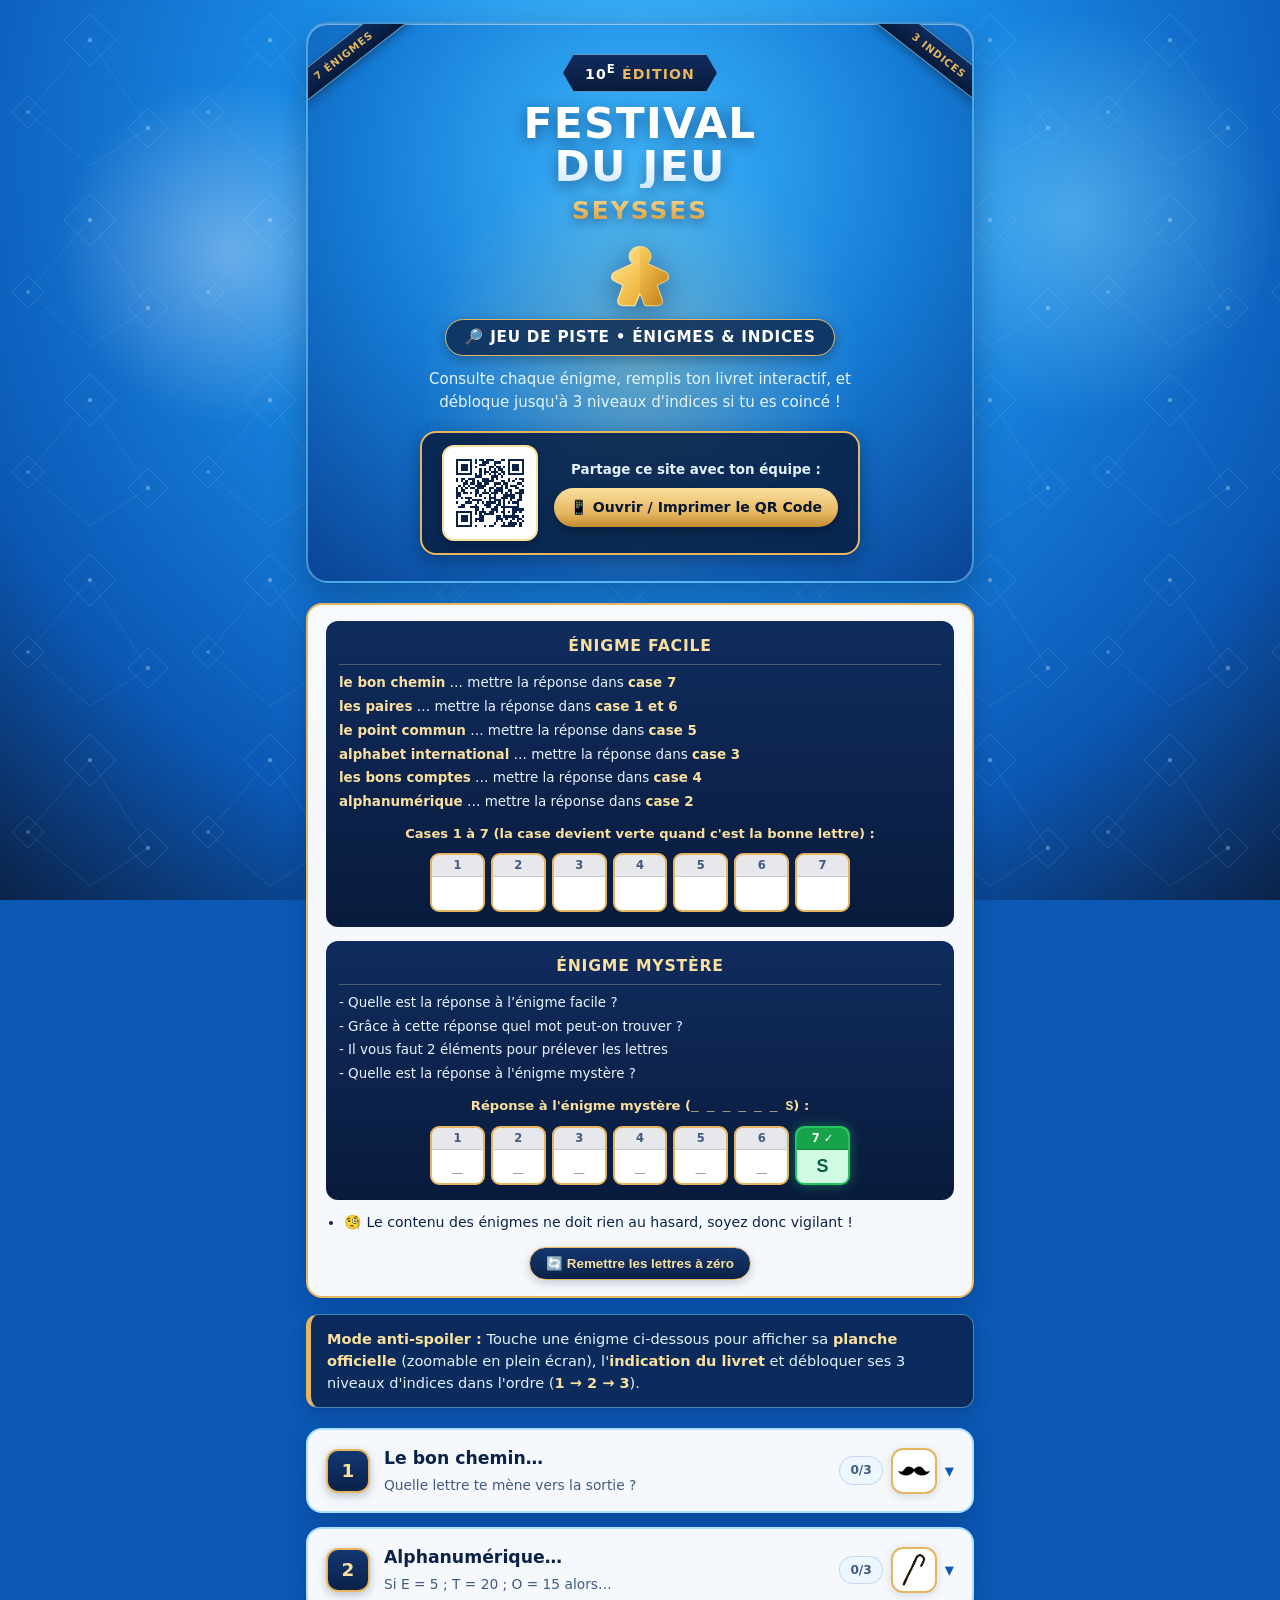
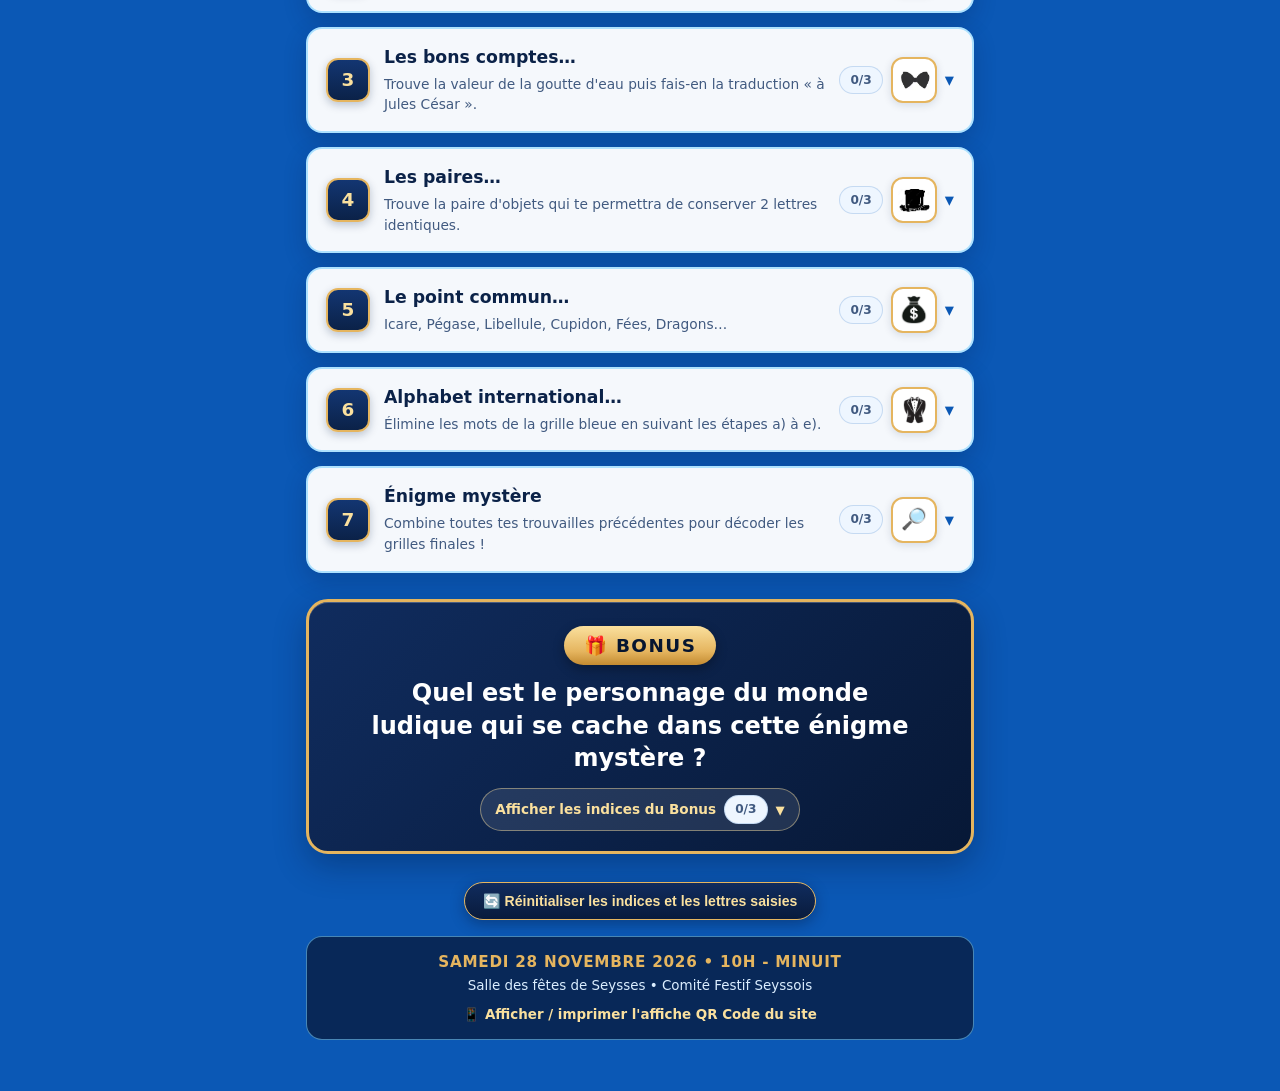
==== commit 5fa5340f: "update of bonus" ====
--- a/index.html
+++ b/index.html
@@ -9,7 +9,7 @@
   />
   <meta name="referrer" content="strict-origin-when-cross-origin" />
   <title>Indices — Jeu de Piste | Festival du Jeu de Seysses 2026</title>
-  <link rel="stylesheet" href="style.css?v=20261122-8" />
+  <link rel="stylesheet" href="style.css?v=20261122-9" />
 </head>
 <body>
   <main class="container">
@@ -129,13 +129,20 @@
 
     <section class="enigma-list" id="enigma-list" aria-label="Liste des 7 énigmes"></section>
 
-    <!-- Grand encadré BONUS à la fin -->
-    <section class="bonus-finale-card" aria-label="Question Bonus">
-      <div class="bonus-finale-badge">🎁 BONUS</div>
-      <p class="bonus-finale-question" id="bonus-question">
-        Quel est le personnage du monde ludique qui se cache dans cette énigme mystère ?
-      </p>
-      <div id="bonus-hints"></div>
+    <!-- Grand encadré BONUS à la fin (indices rétractés par défaut, dépliables au clic) -->
+    <section class="bonus-finale-card" id="bonus-card" aria-label="Question Bonus">
+      <button type="button" class="bonus-toggle-btn" id="bonus-toggle-btn" aria-expanded="false">
+        <div class="bonus-finale-badge">🎁 BONUS</div>
+        <p class="bonus-finale-question" id="bonus-question">
+          Quel est le personnage du monde ludique qui se cache dans cette énigme mystère ?
+        </p>
+        <div class="bonus-toggle-hint">
+          <span id="bonus-toggle-label">Afficher les indices du Bonus</span>
+          <span class="progress-pill bonus-progress-pill" id="bonus-progress-pill">0/3</span>
+          <span class="chevron bonus-chevron" aria-hidden="true">▾</span>
+        </div>
+      </button>
+      <div class="bonus-body" id="bonus-hints" hidden></div>
     </section>
 
     <footer class="footer-actions">
@@ -198,11 +205,11 @@
     </div>
   </div>
 
-  <script src="indices.js?v=20261122-8" defer></script>
-  <script src="qrcode-lib.js?v=20261122-8" defer></script>
-  <script src="js/storage.js?v=20261122-8" defer></script>
-  <script src="js/jail.js?v=20261122-8" defer></script>
-  <script src="js/lightbox.js?v=20261122-8" defer></script>
-  <script src="js/app.js?v=20261122-8" defer></script>
+  <script src="indices.js?v=20261122-9" defer></script>
+  <script src="qrcode-lib.js?v=20261122-9" defer></script>
+  <script src="js/storage.js?v=20261122-9" defer></script>
+  <script src="js/jail.js?v=20261122-9" defer></script>
+  <script src="js/lightbox.js?v=20261122-9" defer></script>
+  <script src="js/app.js?v=20261122-9" defer></script>
 </body>
 </html>
--- a/style.css
+++ b/style.css
@@ -1109,13 +1109,34 @@
    ========================================================================== */
 .bonus-finale-card {
   margin-top: 26px;
-  padding: 26px 22px;
   border-radius: var(--radius-xl);
   background: linear-gradient(135deg, #102c5e 0%, #071836 100%);
   border: 3px solid var(--gold);
   box-shadow: var(--shadow-poster), inset 0 1px 0 rgba(255, 255, 255, 0.25);
   text-align: center;
   color: #ffffff;
+  overflow: hidden;
+}
+
+.bonus-toggle-btn {
+  width: 100%;
+  padding: 24px 22px 20px;
+  background: none;
+  border: none;
+  color: inherit;
+  font: inherit;
+  text-align: center;
+  cursor: pointer;
+  display: block;
+}
+
+.bonus-toggle-btn:hover {
+  background: rgba(255, 255, 255, 0.04);
+}
+
+.bonus-toggle-btn:focus-visible {
+  outline: 3px solid var(--gold-light);
+  outline-offset: -4px;
 }
 
 .bonus-finale-badge {
@@ -1141,8 +1162,39 @@
   color: #ffffff;
 }
 
+.bonus-toggle-hint {
+  margin-top: 14px;
+  display: inline-flex;
+  align-items: center;
+  gap: 8px;
+  padding: 6px 14px;
+  border-radius: 999px;
+  background: rgba(255, 255, 255, 0.1);
+  border: 1px solid rgba(250, 224, 158, 0.45);
+  font-size: 0.85rem;
+  font-weight: 700;
+  color: var(--gold-light);
+}
+
+.bonus-chevron {
+  color: var(--gold-light);
+}
+
+.bonus-finale-card.is-open .bonus-chevron {
+  transform: rotate(180deg);
+}
+
+.bonus-body {
+  padding: 0 22px 22px;
+  border-top: 1px dashed rgba(250, 224, 158, 0.3);
+}
+
+.bonus-body[hidden] {
+  display: none !important;
+}
+
 .bonus-hints-stack {
-  margin-top: 20px;
+  margin-top: 16px;
   text-align: left;
 }
 
